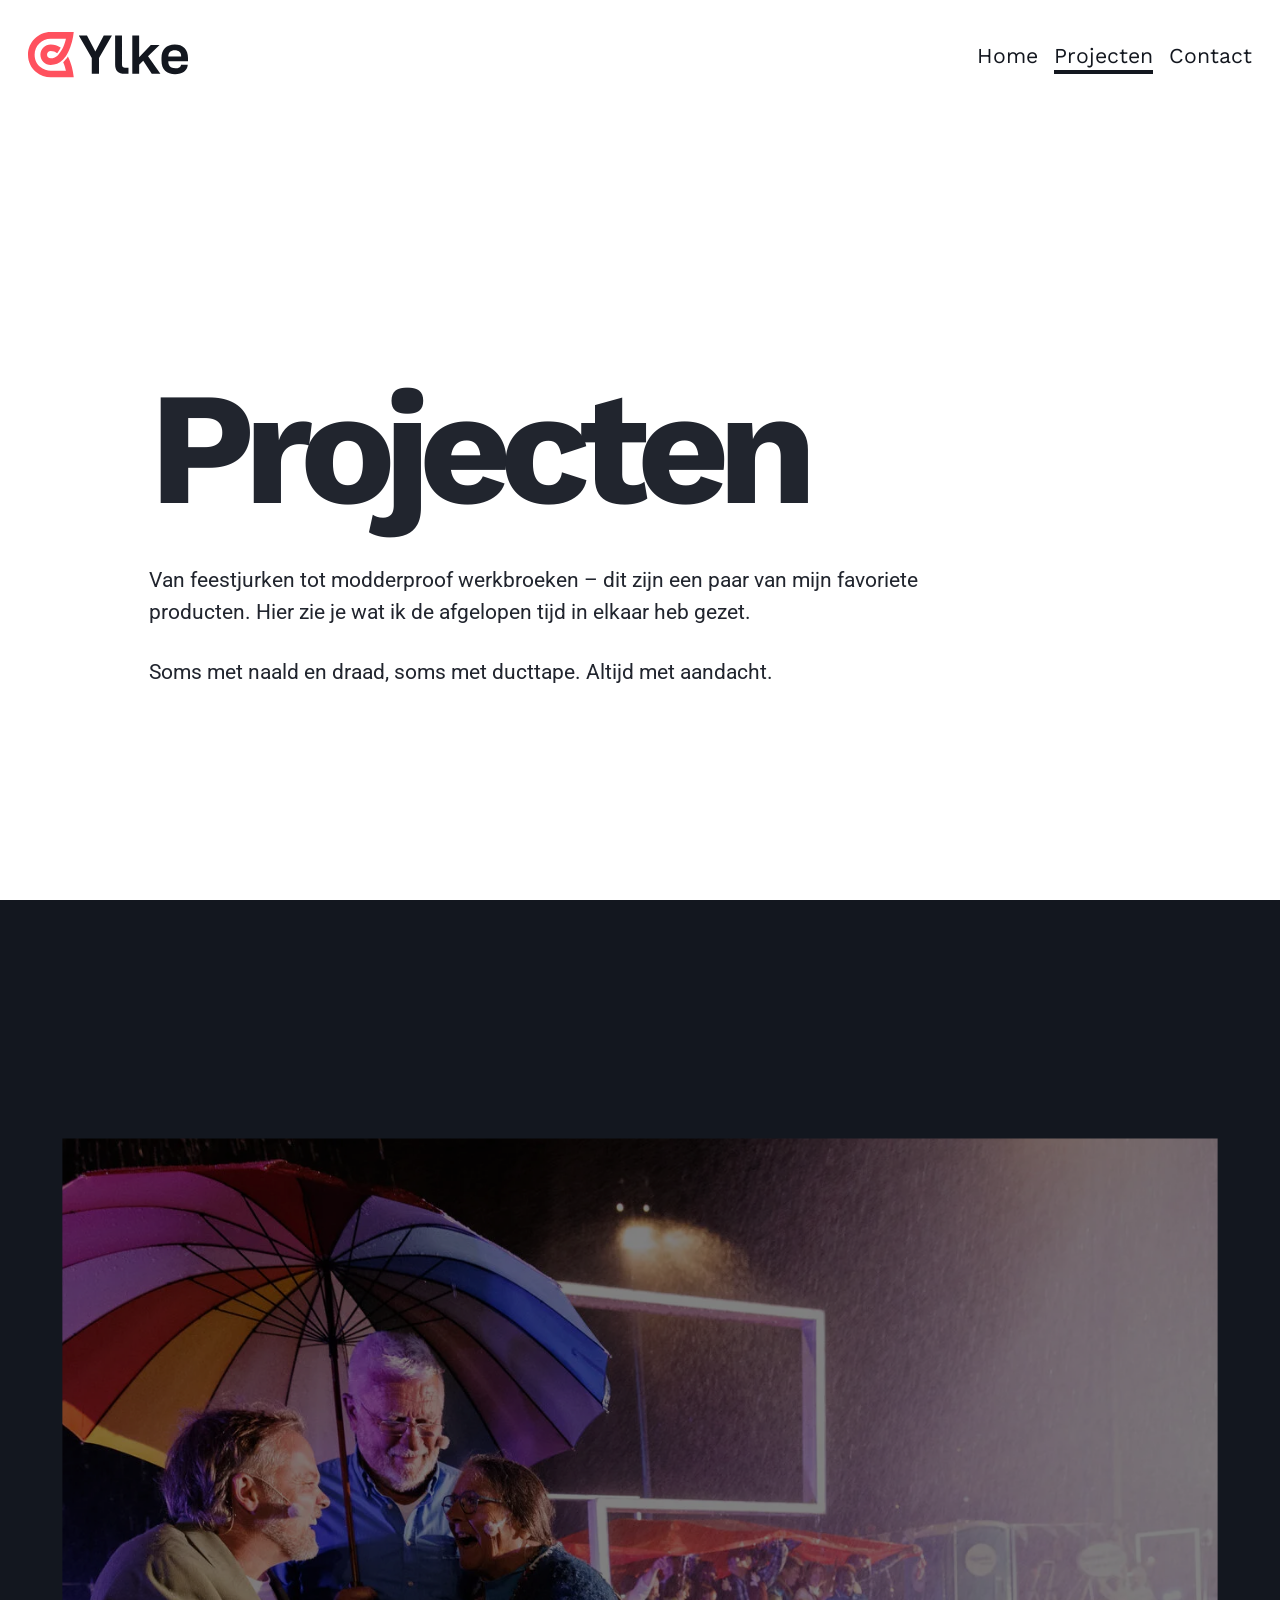
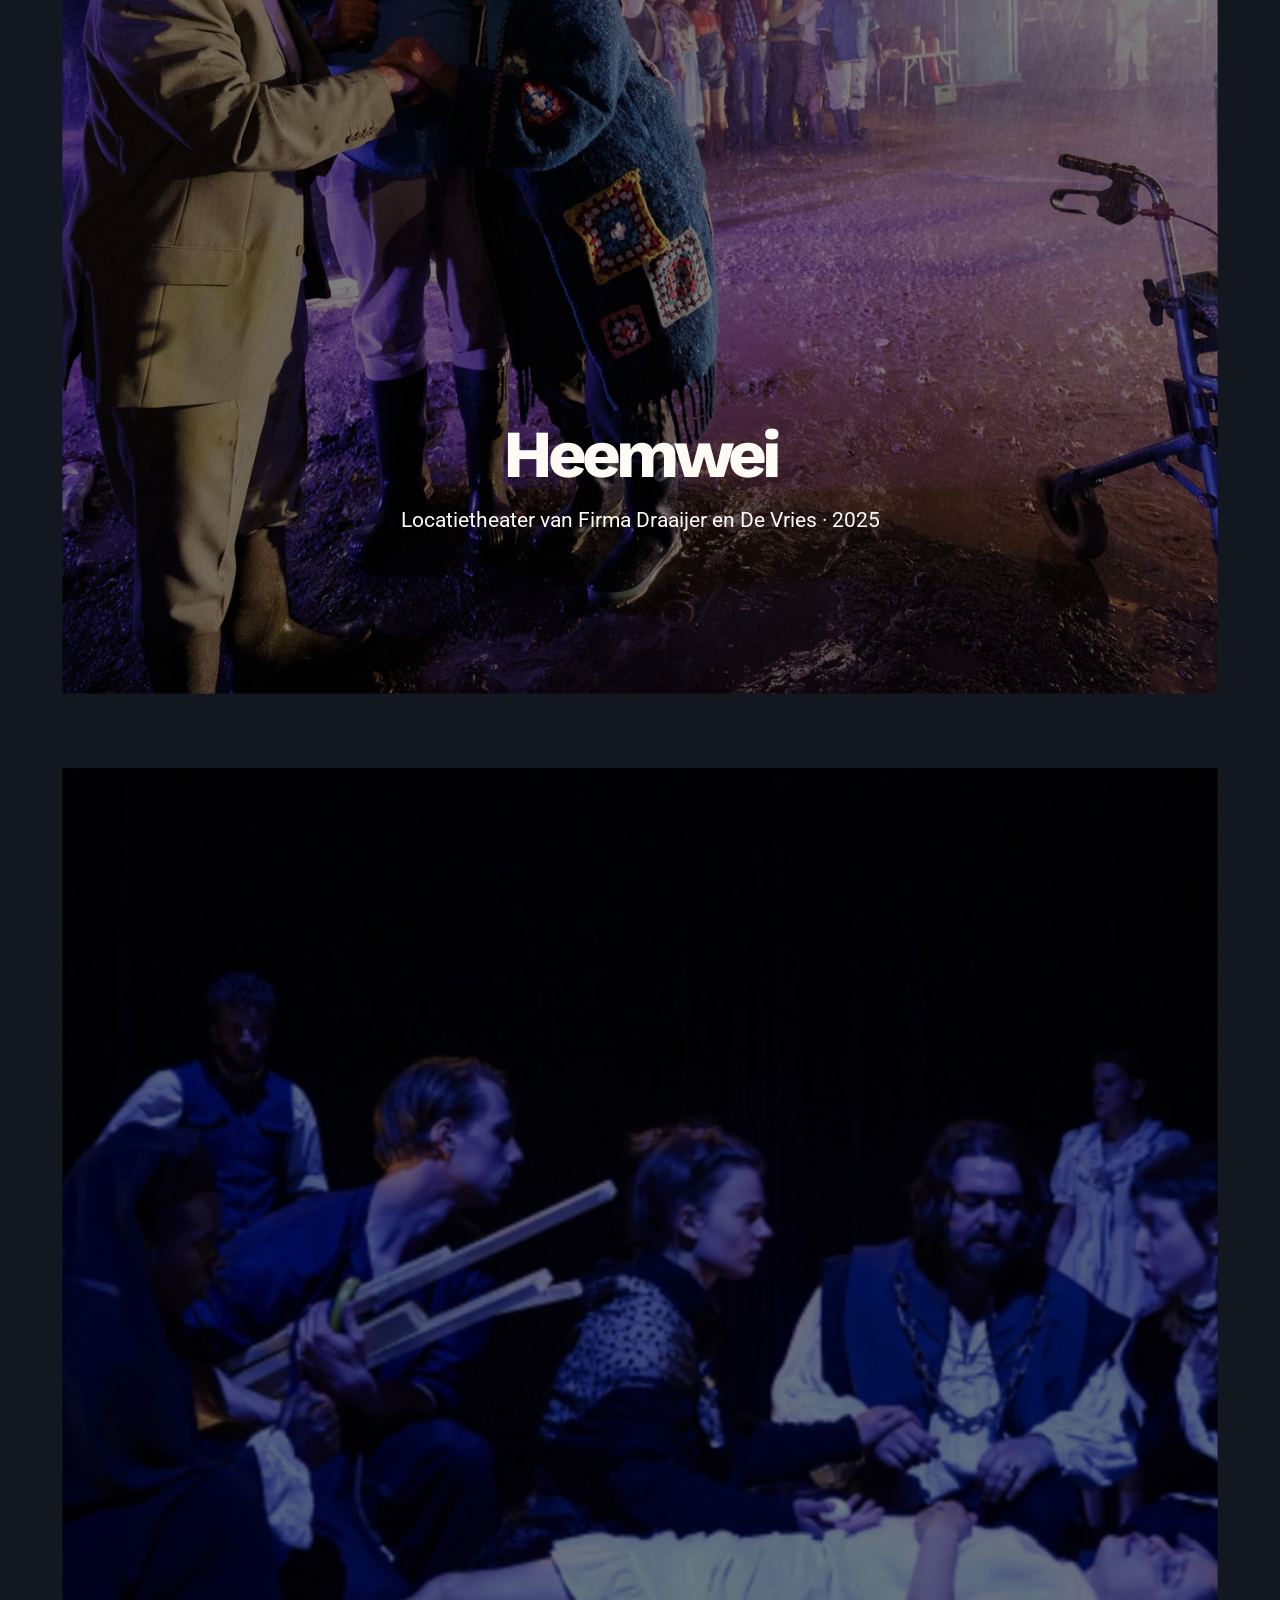
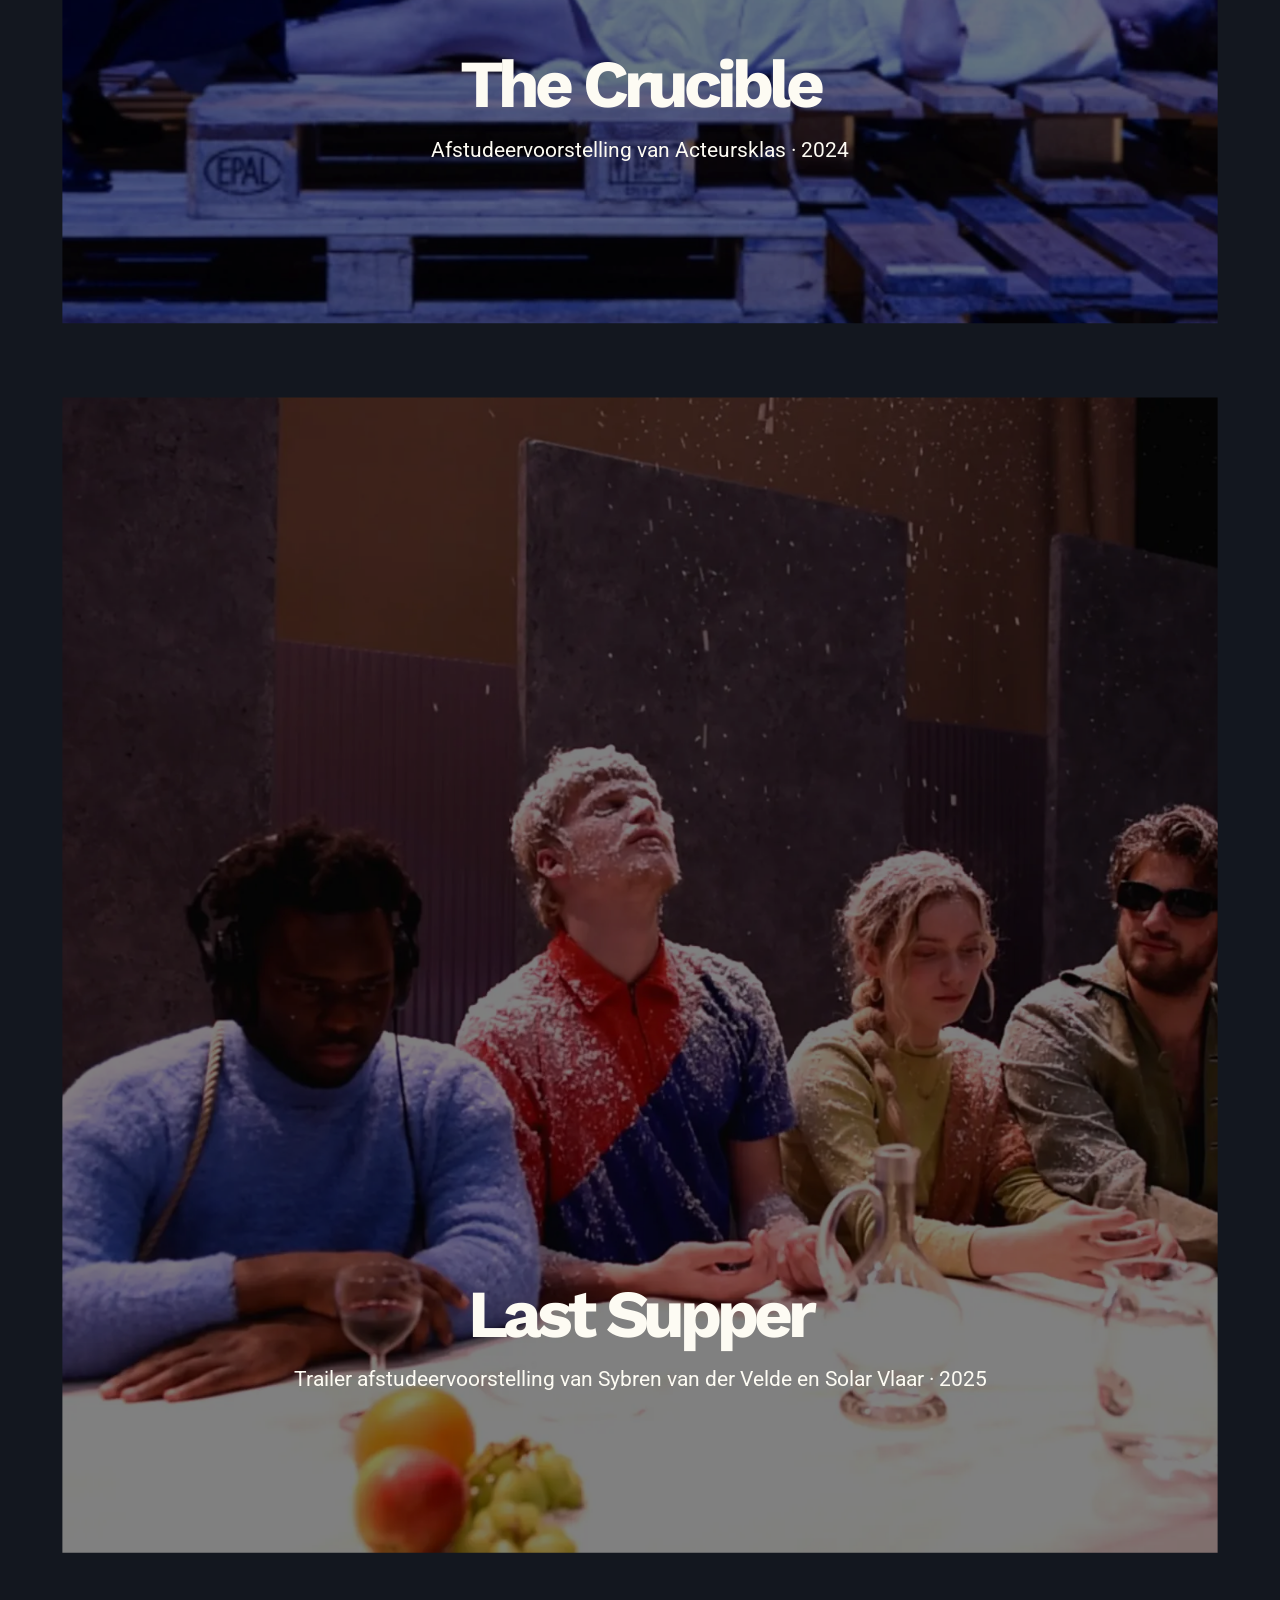
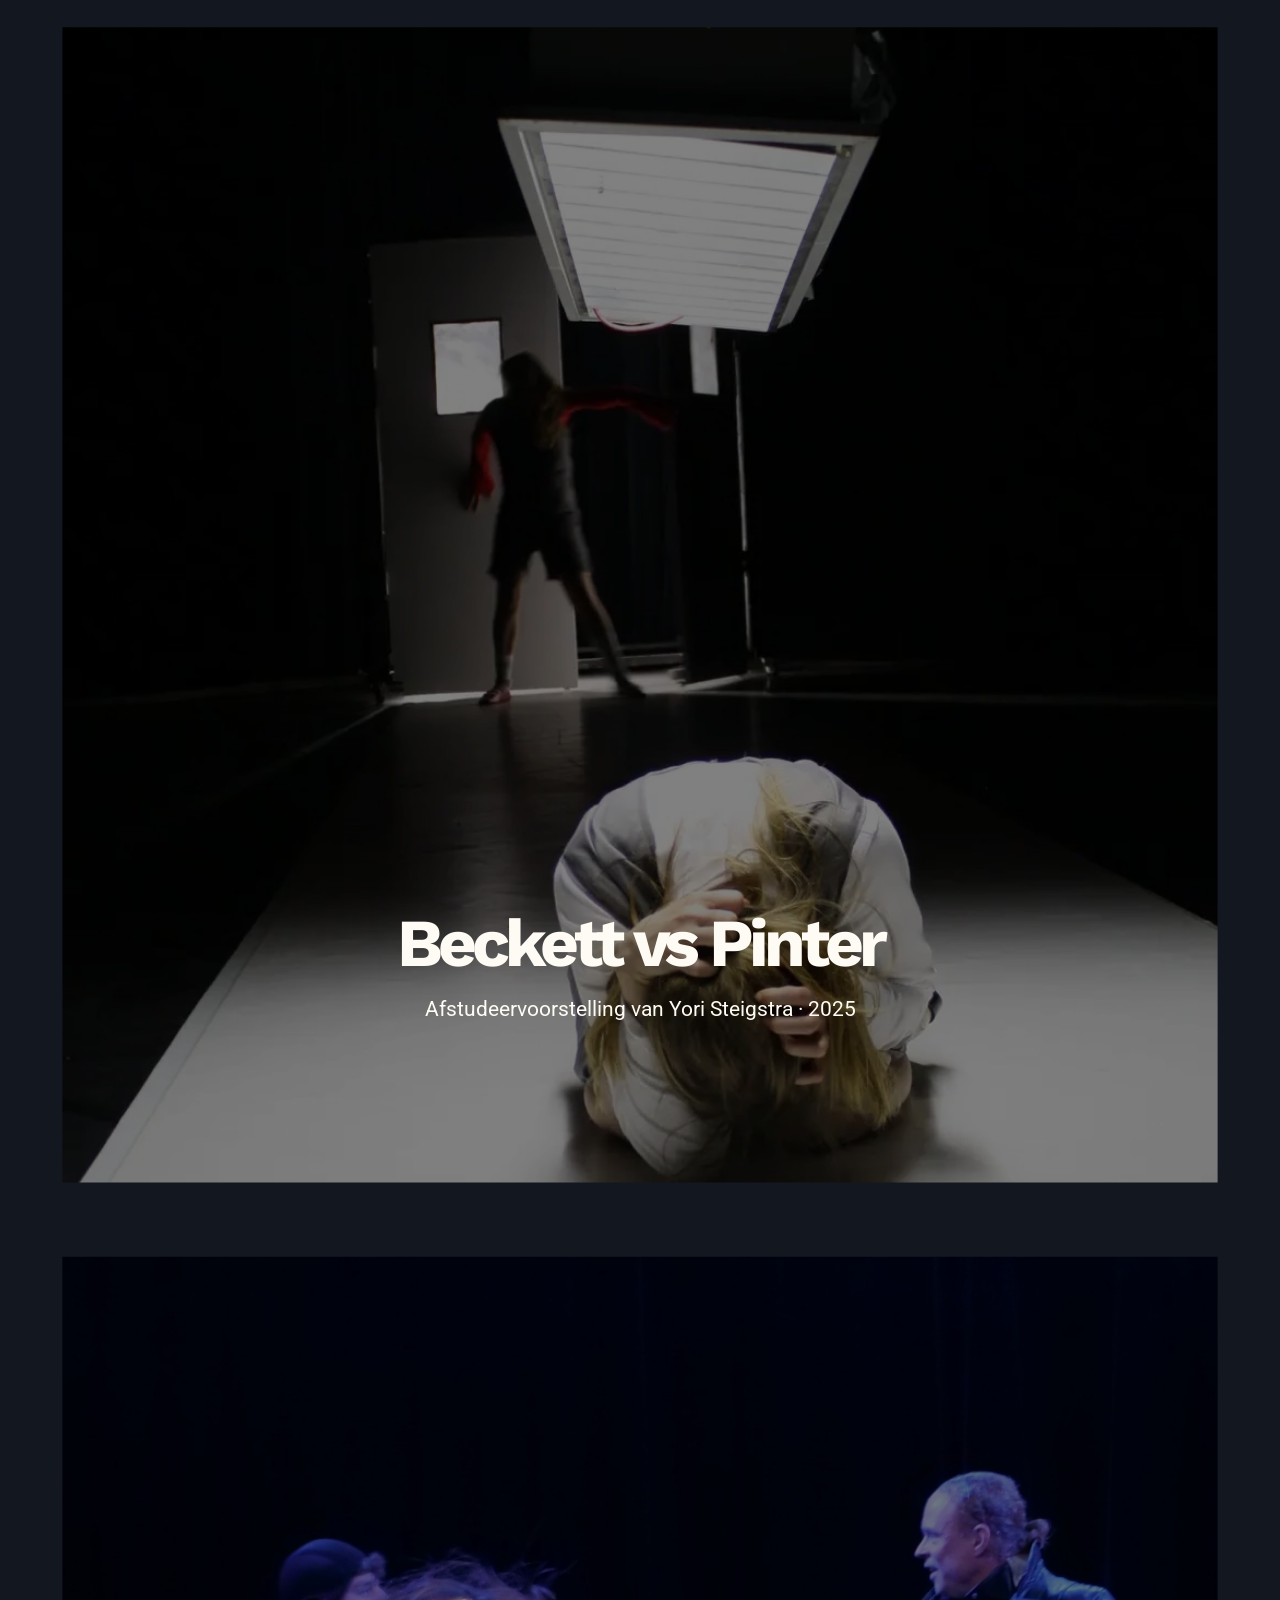
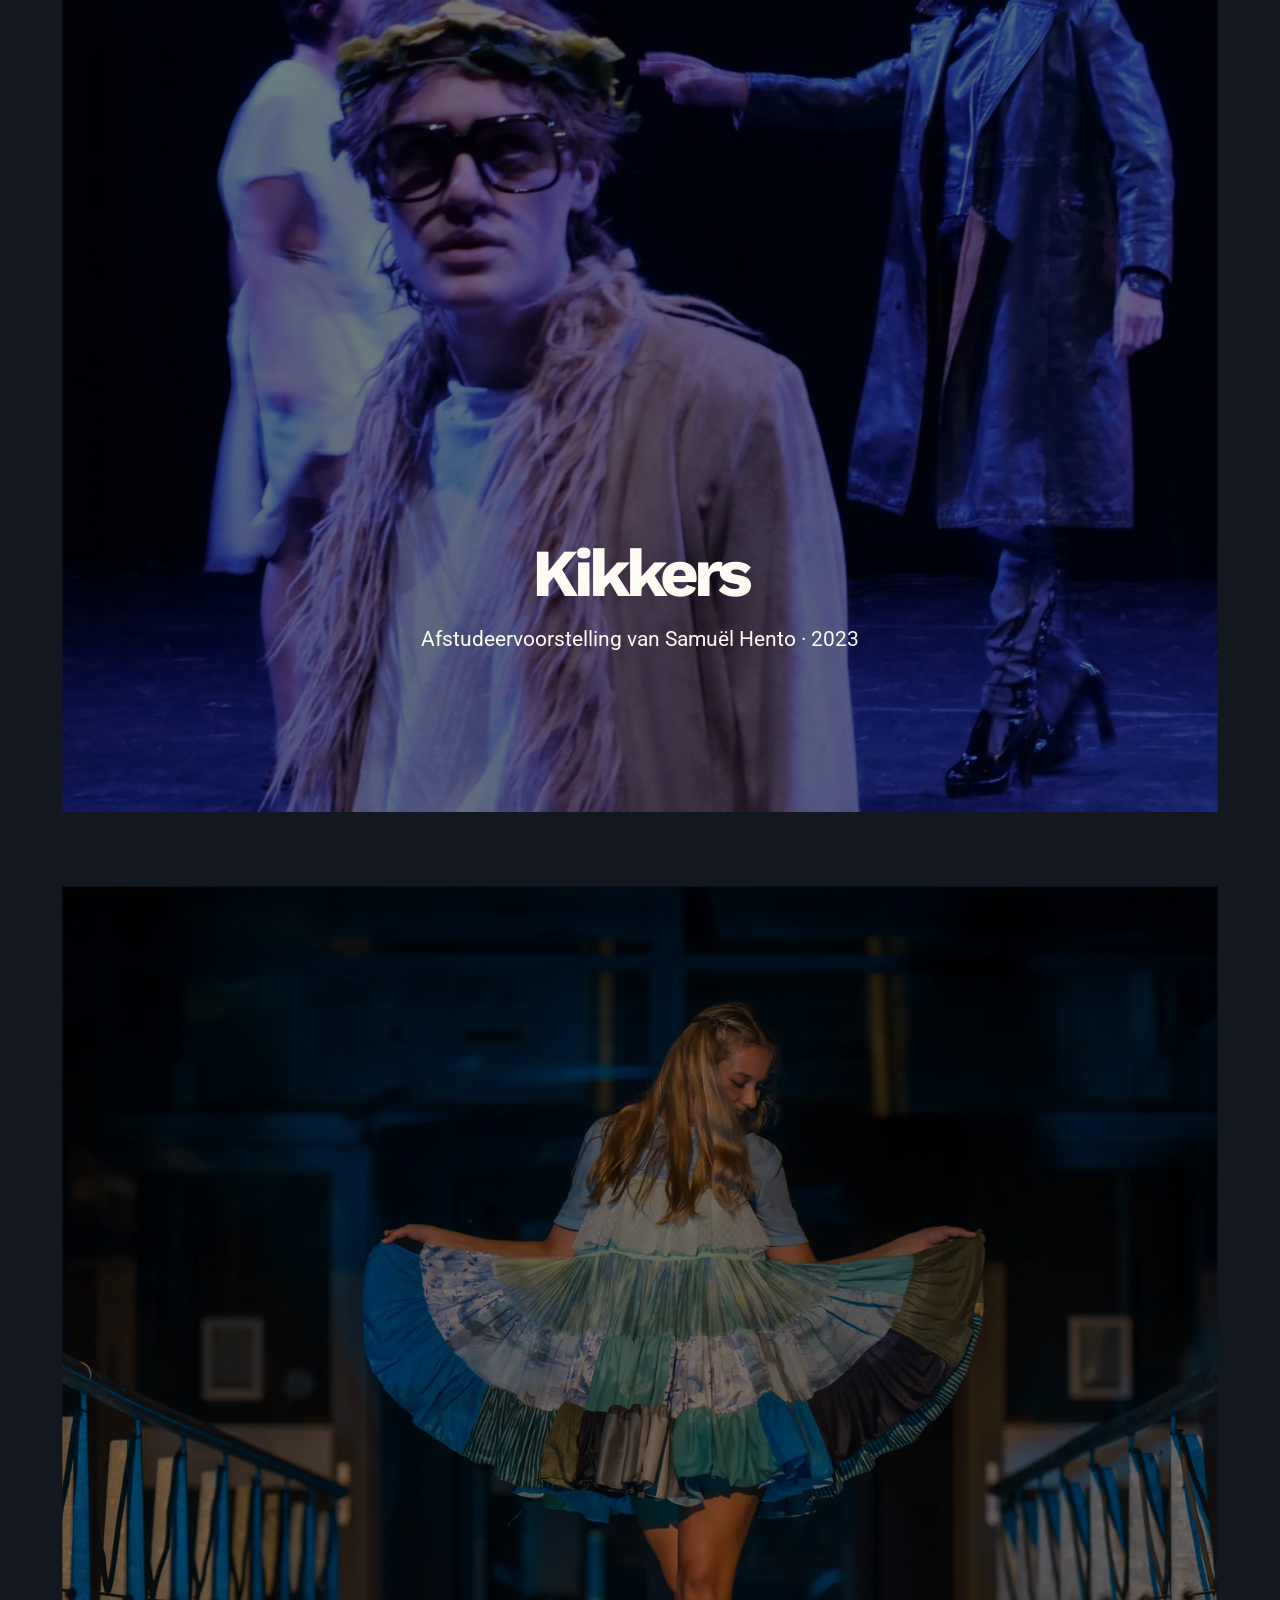
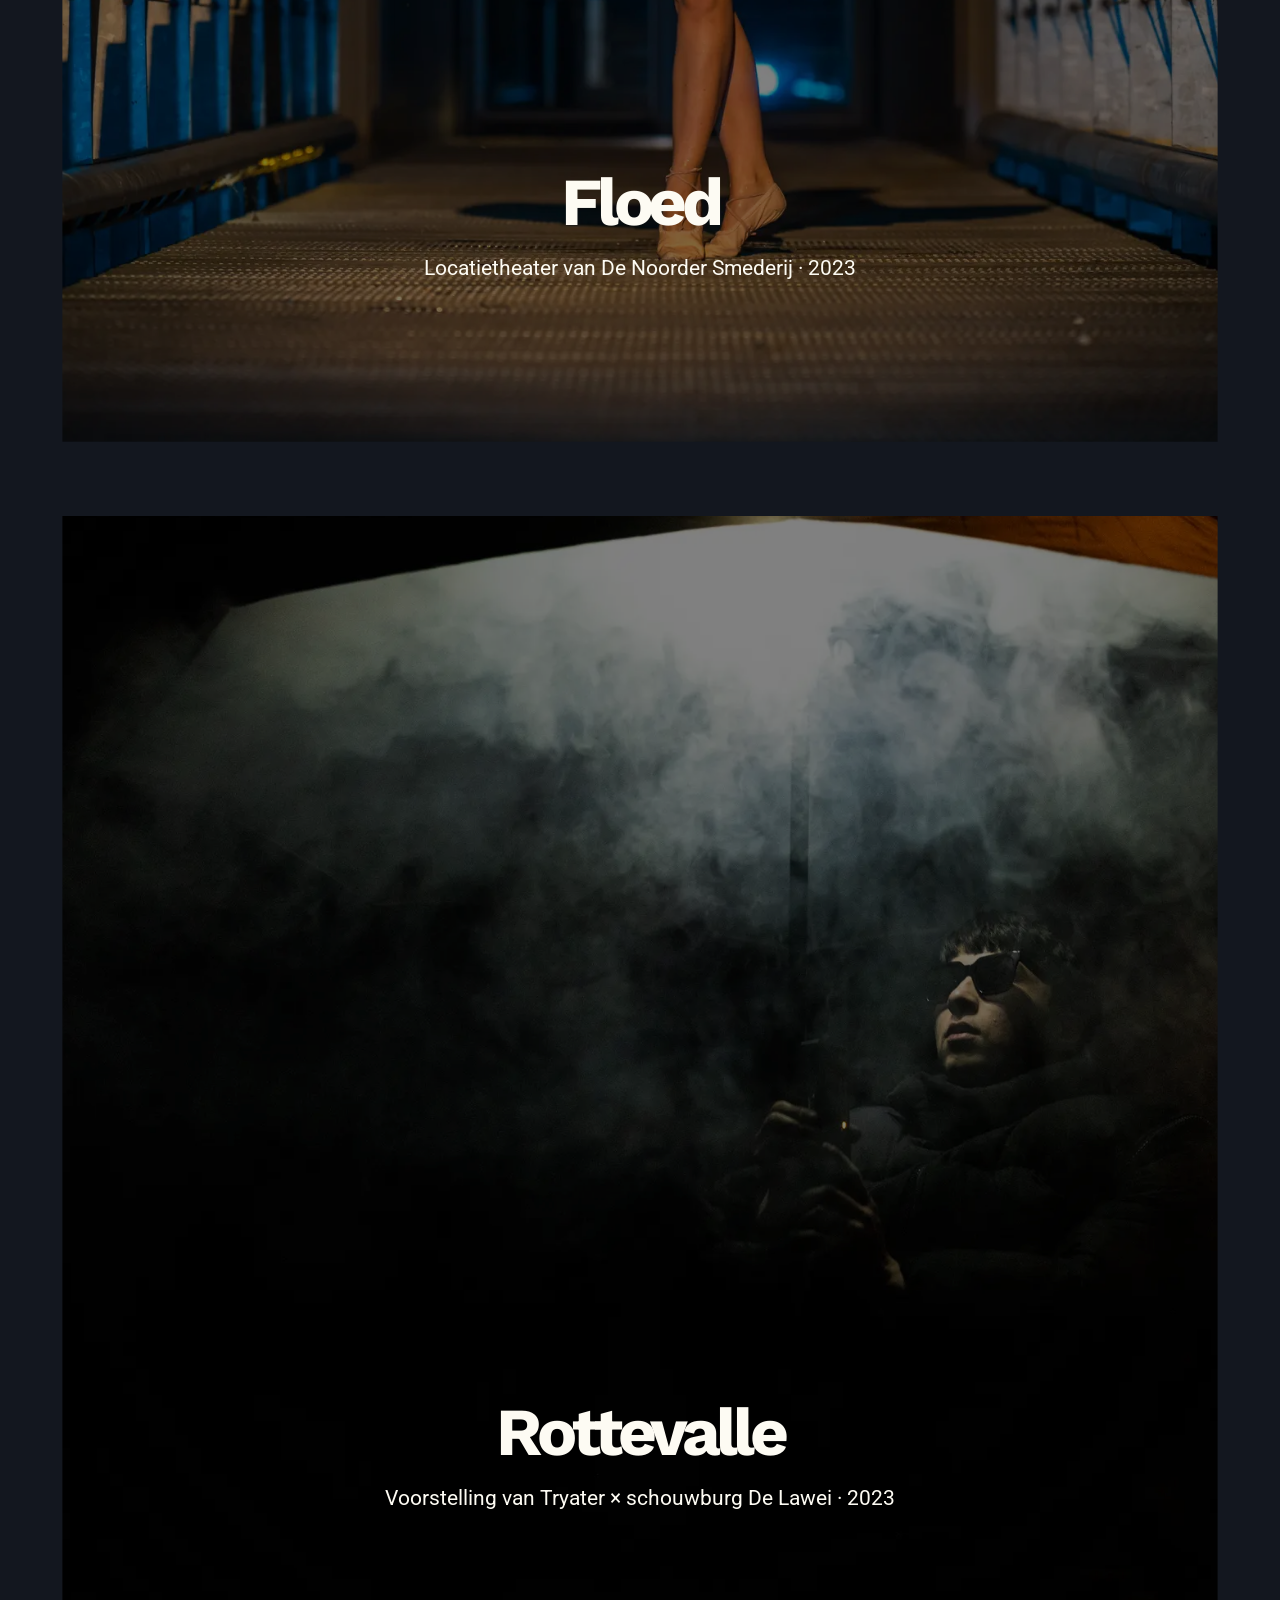
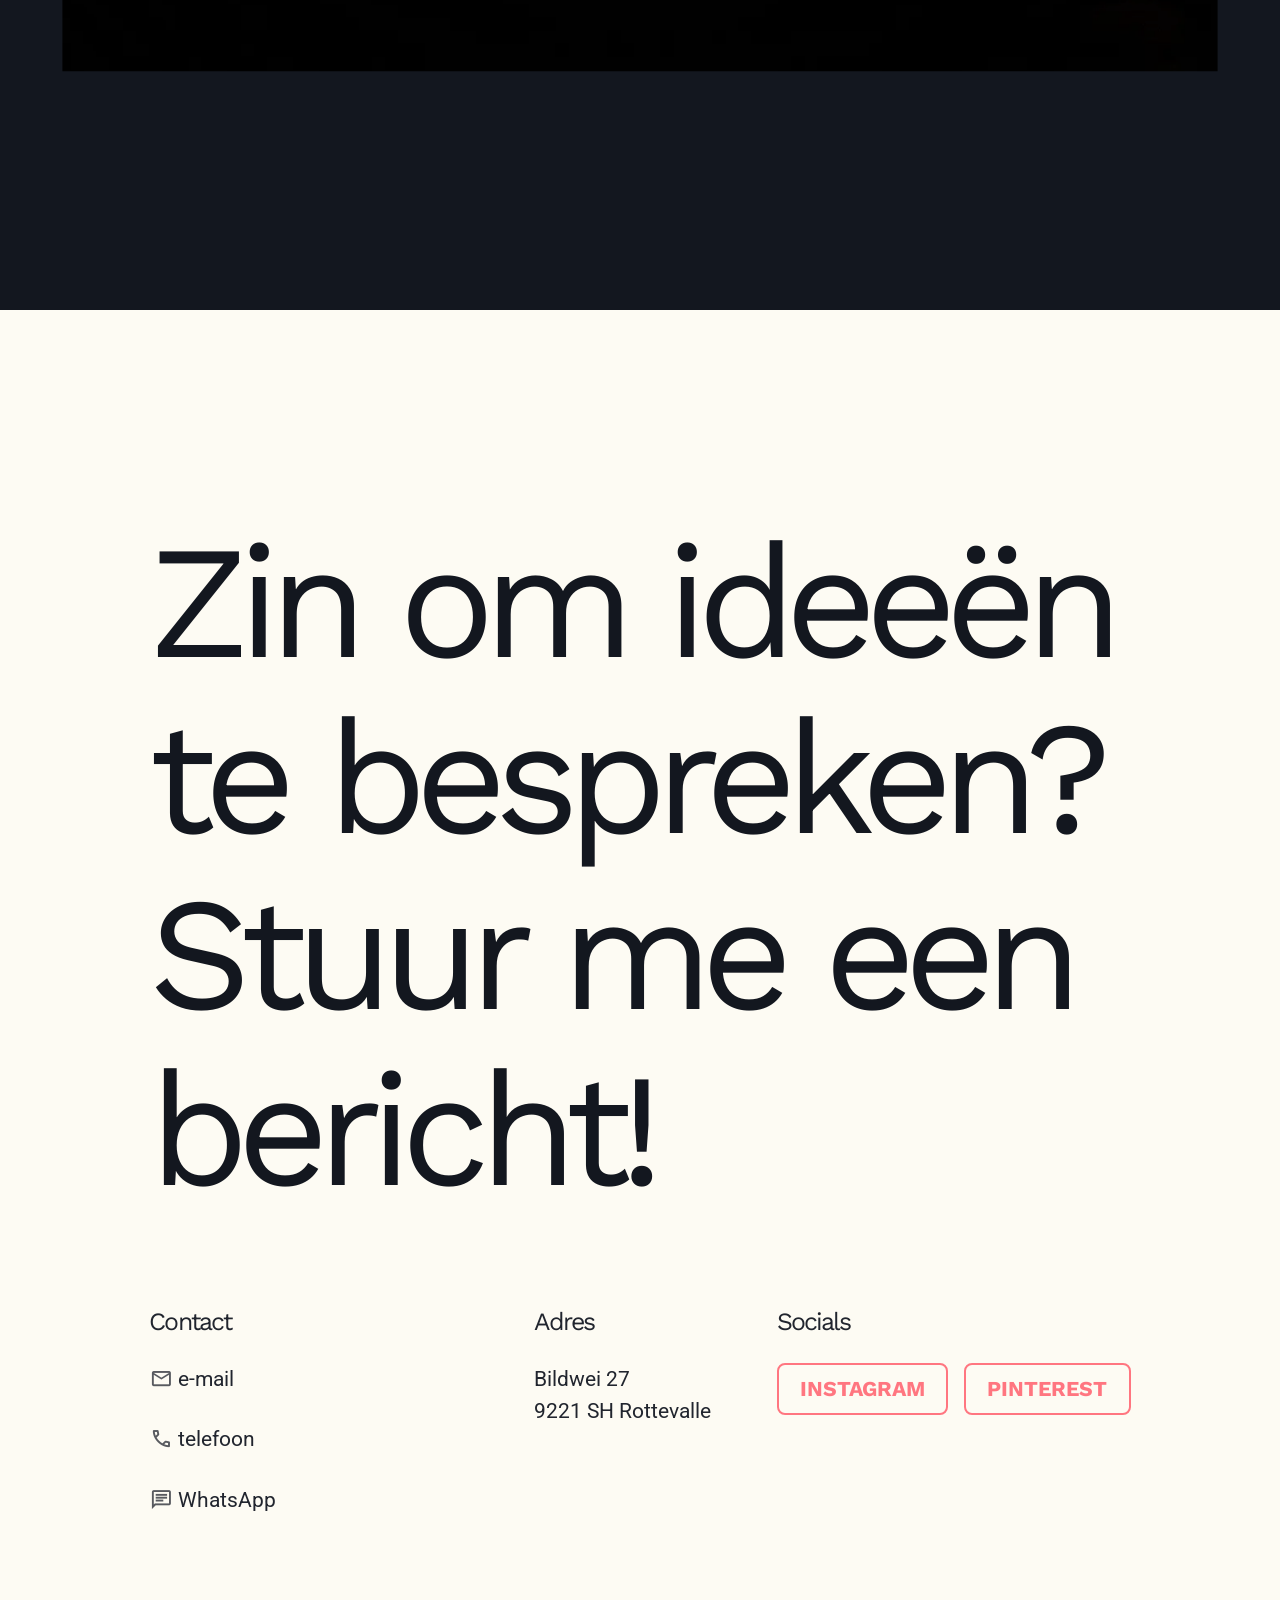
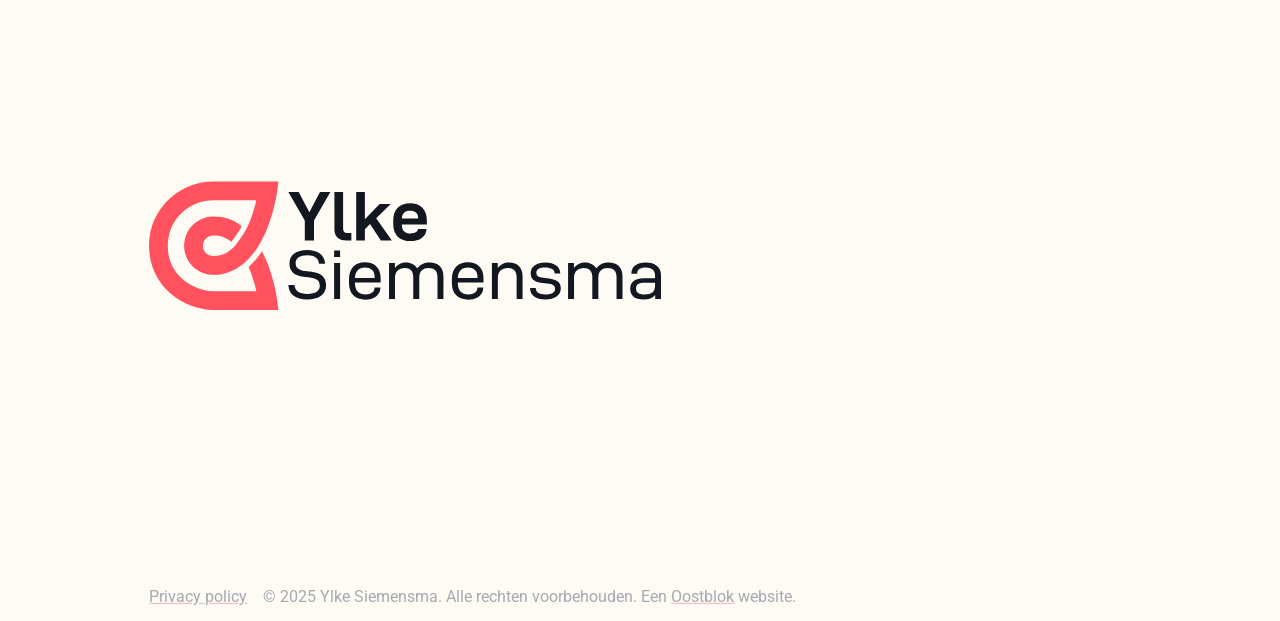
==== werk/index.html @ d21dec94 "V2 initial commit 🥁🥳🎉" ====
<!DOCTYPE html>
<html lang="en">
  <head>
    <meta charset="UTF-8"/>
    <meta name="viewport" content="width=device-width, initial-scale=1.0"/>
    <meta http-equiv="X-UA-Compatible" content="ie=edge" />
    











  



<title>Projecten - Ylke Siemensma</title>
<link rel="canonical" href="https://ylke.nl/werk/" />

<meta property="og:site_name" content="Ylke Siemensma" />
<meta property="og:title" content="Projecten - Ylke Siemensma" />
<meta property="og:type" content="website" />
<meta property="og:url" content="https://ylke.nl/werk/" />





<link rel="icon" href="/images/meta/favicon.svg" type="image/svg+xml" />
    <link rel="stylesheet" href="/css/style.css" />

    
    
      
        <link rel="stylesheet" href="/css/werk-landing.css" fetchpriority="high" />
      
    

    <link rel="stylesheet" media="print" href="/fonts/fonts.css?5014-a3fc-bbd0" onload="this.media='all'" />

    
    
    <link 
      rel="stylesheet" 
      href="https://fonts.googleapis.com/css2?family=Material+Symbols+Outlined:opsz,wght,FILL,GRAD@20..48,100..700,1,0" />
  </head>
  <body class="font-base">
    <div class="site-wrap">
      <a class="[ skip-link ] [ button ]" href="#main-content">Skip to content</a>
<header role="banner" class="site-head">
  <div style="padding-inline: var(--flow-space, 2rem)">
    <div class="inner">
      <a href="/" aria-label="Ylke Siemensma - home" class="brand">
        <svg aria-hidden="true" focusable="false" width="480" height="138" style="max-width: 100%" viewBox="0 0 480.00002 138.00001" version="1.1" id="svg5" inkscape:version="1.4.2 (ebf0e940d0, 2025-05-08)" sodipodi:docname="brand.svg" xmlns:inkscape="http://www.inkscape.org/namespaces/inkscape" xmlns:sodipodi="http://sodipodi.sourceforge.net/DTD/sodipodi-0.dtd" xmlns="http://www.w3.org/2000/svg" xmlns:svg="http://www.w3.org/2000/svg">
  <g inkscape:label="#logo" inkscape:groupmode="layer" id="logo">
    <path id="icon" style="paint-order:stroke fill markers" d="m 68.061689,57.126076 c -5.989579,0.004 -10.935859,4.740114 -10.935859,10.931948 0,6.155023 4.777495,10.931987 10.932494,10.931987 9.017102,0 15.840353,-3.37277 21.998484,-9.530917 1.676619,-1.676619 11.151262,-14.037275 15.448642,-23.966115 4.01903,-9.285695 6.63431,-18.608201 8.25826,-25.591491 h -45.705378 -1.3e-4 c -26.714471,0 -48.156947,21.441974 -48.156947,48.156536 0,16.26855 6.671646,27.728662 16.147473,35.839806 9.475823,8.11111 22.060418,12.31677 32.009474,12.31677 h 45.754168 c -1.59539,-6.98313 -4.17678,-16.311807 -8.17974,-25.609483 4.69472,-4.55942 9.81913,-9.777325 14.02314,-16.790032 1.56499,2.961207 2.97831,5.95195 4.25634,8.920433 9.16792,21.294292 11.79063,42.150732 11.79063,42.150732 l 1.45546,11.2298 h -69.099868 c -15.188269,0 -31.657567,-5.72037 -44.951008,-17.09935 -13.2934448,-11.37894 -23.107324,-28.972683 -23.107324,-50.958676 0,-37.469849 30.588614,-68.058024 68.058332,-68.058024 h 69.151468 l -1.51323,11.27412 c 0,0 -2.71766,20.845644 -11.92749,42.124361 -2.10341,4.859838 -4.56979,9.777246 -7.46294,14.528312 -4.20401,7.012707 -8.76968,12.217367 -13.4644,16.776826 -8.902557,8.233519 -20.768729,14.187841 -34.783538,14.187841 -16.910983,0 -30.833887,-13.922414 -30.833887,-30.833436 0,-17.041225 14.051066,-30.824857 30.828276,-30.833437 h 0.0028 0.0028 c 11.322935,0 20.48424,3.073617 29.41067,9.616362 l 0.632437,0.463557 c -3.818531,7.611528 -8.402026,13.811586 -10.904915,16.575769 -5.592899,-4.687606 -11.18316,-6.753369 -19.13484,-6.754199 z" sodipodi:nodetypes="cssssccsssscccsccssssccsccssscsscccc" />
    <path id="wordmark" style="paint-order:fill markers stroke" d="m 213.02891,77.904424 38.75392,-67.334615 h -24.511 l -25.17349,48.048633 -25.17348,-48.048633 h -24.51103 l 38.91954,67.500838 v 47.217363 h 21.69554 z m 55.31546,40.566996 c 4.63719,4.65522 11.92426,6.81659 21.69557,6.81659 h 11.42742 v -17.78962 h -7.78388 c -4.4716,0 -7.61829,-0.83131 -9.27447,-2.4939 -1.65613,-1.66258 -2.4842,-4.65522 -2.4842,-8.97792 v -85.456761 h -20.53629 v 86.786819 c 0,9.476712 2.31861,16.459562 6.95585,21.114792 z m 77.34205,-31.921598 25.50471,38.738188 h 26.00159 l -37.09779,-52.703858 34.61353,-33.750439 h -26.3328 l -34.94476,36.576817 v -64.840721 h -20.53629 v 114.718201 h 20.53629 v -26.767586 z m 75.189,-12.968137 c 0.66248,-12.303087 7.12148,-18.620933 19.37696,-18.620933 5.79652,0 10.43379,1.496321 13.91166,4.489001 3.47794,2.992641 5.29967,7.31534 5.29967,12.968136 v 1.163796 h -30.93153 z m 7.65676,14.131972 h 51.46782 v -9.975495 c 0,-12.968176 -3.64353,-22.943672 -10.59938,-29.926487 -7.12144,-6.982855 -16.89272,-10.474282 -29.14824,-10.474282 -12.42111,0 -22.19239,3.657689 -29.1482,10.640544 -7.12148,6.982815 -10.59938,17.124573 -10.59938,30.258972 v 7.481641 c 0,13.466923 3.4779,23.60868 10.76493,30.59154 7.28707,6.98281 17.22398,10.47424 29.97635,10.47424 11.09623,0 20.03944,-2.49386 26.82962,-7.4816 6.79026,-4.98775 10.43379,-11.80434 11.09623,-20.117257 v -0.997573 h -20.03944 l -0.16559,0.498787 c -0.49685,3.325163 -2.31862,5.819063 -5.29967,7.481643 -2.98106,1.82884 -6.95585,2.66011 -11.59308,2.66011 -14.24288,0 -21.19873,-6.81659 -21.19873,-20.782258 v -0.332525 z" aria-label="Ylke" sodipodi:nodetypes="ccccccccccssccsssccssccccccccccccccssscccccscscssssscccccsscc" />
  </g>
</svg>

      </a>
      <nav class="[ nav ] [ font-sans ]" aria-label="Primary">
        <ul class="nav__list">
          
          <li>
            <a href="/" >Home</a>
          </li>
          
          <li>
            <a href="/werk"  data-state="active">Projecten</a>
          </li>
          
          <li>
            <a href="#contact" >Contact</a>
          </li>
          
        </ul>
      </nav>
    </div>
  </div>
</header>


      <main tabindex="-1" id="main-content">
        
  <header class="hero">
    <article>
      <div class="[ page-header ] ">
  <div class="[ wrapper ] [ flow ]">
    <h1 class="[ page-header__heading ] [ headline ] [ text-900 md:text-major lg:text-jumbo ]" data-highlight="primary">
      Projecten
    </h1>
    
    <div class="[ page-header__summary ] [ flow measure-long ]">
      <p>Van feestjurken tot modderproof werkbroeken – dit zijn een paar van mijn favoriete producten. Hier zie je wat ik de afgelopen tijd in elkaar heb gezet.</p>
<p>Soms met naald en draad, soms met ducttape. Altijd met aandacht.</p>

    </div>
    
  </div>
</div>

    </article>
  </header>
  
  <section class="[ panel ][ bg-dark-shade ]">
    <article class="[ gallery werk-landing ][ flow flow-space-800 ]">
      
      <figure class="[ gallery__item ]">
        <figcaption class="[ gallery__content ][ flow ]">
          <h2 class="[ gallery__heading ] [ text-700 md:text-900 color-light-glare ]">
            Heemwei
          </h2>
          <p class="[ gallery__summary ] [ flow-space-300 ][ color-light-glare ]">
            Locatietheater van Firma Draaijer en De Vries &middot;  2025
          </p>
          <a href="/werk/heemwei/" class="button" data-variant="ghost">Bekijk project</a>
        </figcaption>
        <div class="[ gallery__media ]"">
          <a href="/werk/heemwei/">
            <img
              class=""
              src="/images/werk/heemwei/poster.webp"
              alt=""
            />
          </a>
        </div>
      </figure>
      
      <figure class="[ gallery__item ]">
        <figcaption class="[ gallery__content ][ flow ]">
          <h2 class="[ gallery__heading ] [ text-700 md:text-900 color-light-glare ]">
            The Crucible
          </h2>
          <p class="[ gallery__summary ] [ flow-space-300 ][ color-light-glare ]">
            Afstudeervoorstelling van Acteursklas &middot;  2024
          </p>
          <a href="/werk/the-crucible/" class="button" data-variant="ghost">Bekijk project</a>
        </figcaption>
        <div class="[ gallery__media ]"">
          <a href="/werk/the-crucible/">
            <img
              class=""
              src="/images/werk/the-crucible/poster.webp"
              alt=""
            />
          </a>
        </div>
      </figure>
      
      <figure class="[ gallery__item ]">
        <figcaption class="[ gallery__content ][ flow ]">
          <h2 class="[ gallery__heading ] [ text-700 md:text-900 color-light-glare ]">
            Last Supper
          </h2>
          <p class="[ gallery__summary ] [ flow-space-300 ][ color-light-glare ]">
            Trailer afstudeervoorstelling van Sybren van der Velde en Solar Vlaar &middot;  2025
          </p>
          <a href="/werk/last-supper/" class="button" data-variant="ghost">Bekijk project</a>
        </figcaption>
        <div class="[ gallery__media ]"">
          <a href="/werk/last-supper/">
            <img
              class=""
              src="/images/werk/last-supper/poster.webp"
              alt=""
            />
          </a>
        </div>
      </figure>
      
      <figure class="[ gallery__item ]">
        <figcaption class="[ gallery__content ][ flow ]">
          <h2 class="[ gallery__heading ] [ text-700 md:text-900 color-light-glare ]">
            Beckett vs Pinter
          </h2>
          <p class="[ gallery__summary ] [ flow-space-300 ][ color-light-glare ]">
            Afstudeervoorstelling van Yori Steigstra &middot;  2025
          </p>
          <a href="/werk/beckett-vs-pinter/" class="button" data-variant="ghost">Bekijk project</a>
        </figcaption>
        <div class="[ gallery__media ]"">
          <a href="/werk/beckett-vs-pinter/">
            <img
              class=""
              src="/images/werk/beckett-vs-pinter/poster.webp"
              alt=""
            />
          </a>
        </div>
      </figure>
      
      <figure class="[ gallery__item ]">
        <figcaption class="[ gallery__content ][ flow ]">
          <h2 class="[ gallery__heading ] [ text-700 md:text-900 color-light-glare ]">
            Kikkers
          </h2>
          <p class="[ gallery__summary ] [ flow-space-300 ][ color-light-glare ]">
            Afstudeervoorstelling van Samuël Hento &middot;  2023
          </p>
          <a href="/werk/kikkers/" class="button" data-variant="ghost">Bekijk project</a>
        </figcaption>
        <div class="[ gallery__media ]"">
          <a href="/werk/kikkers/">
            <img
              class=""
              src="/images/werk/kikkers/poster.webp"
              alt=""
            />
          </a>
        </div>
      </figure>
      
      <figure class="[ gallery__item ]">
        <figcaption class="[ gallery__content ][ flow ]">
          <h2 class="[ gallery__heading ] [ text-700 md:text-900 color-light-glare ]">
            Floed
          </h2>
          <p class="[ gallery__summary ] [ flow-space-300 ][ color-light-glare ]">
            Locatietheater van De Noorder Smederij &middot;  2023
          </p>
          <a href="/werk/floed/" class="button" data-variant="ghost">Bekijk project</a>
        </figcaption>
        <div class="[ gallery__media ]"">
          <a href="/werk/floed/">
            <img
              class=""
              src="/images/werk/floed/poster.webp"
              alt=""
            />
          </a>
        </div>
      </figure>
      
      <figure class="[ gallery__item ]">
        <figcaption class="[ gallery__content ][ flow ]">
          <h2 class="[ gallery__heading ] [ text-700 md:text-900 color-light-glare ]">
            Rottevalle
          </h2>
          <p class="[ gallery__summary ] [ flow-space-300 ][ color-light-glare ]">
            Voorstelling van Tryater &times; schouwburg De Lawei &middot;  2023
          </p>
          <a href="/werk/rottevalle/" class="button" data-variant="ghost">Bekijk project</a>
        </figcaption>
        <div class="[ gallery__media ]"">
          <a href="/werk/rottevalle/">
            <img
              class=""
              src="/images/werk/rottevalle/poster.webp"
              alt=""
            />
          </a>
        </div>
      </figure>
      
    </article>
  </section>


      </main>

      <footer role="contentinfo" class="[ site-foot ][ flow ][ bg-light-glare ]">
        <a id="contact"></a>
        



<article class="[ cta ]">
  <div class="wrapper">
    <div class="[ cta__inner ] [ flow ]">
      <h2 class="[ cta__heading ] [ headline text-900 md:text-major lg:text-jumbo weight-normal color-dark-shade ]" data-highlight="secondary">Zin om ideeën te bespreken? Stuur me een bericht!</h2>
      

      
    </div>
  </div>
</article>
        <div class="wrapper flow flow-space-major">
          <ul style="gap: var(--flow-space);" class="flex row wrap space-between flow-space-600">
            <li style="display: block; flex-basis: 20rem;" class="flow">
              <h3>Contact</h3>
              <div class="flow" style="flex-direction: column;">
                <p><span class="material-symbols-outlined">mail</span> <a target="_blank" href="mailto:">e-mail</a></p>
                <p><span class="material-symbols-outlined">call</span> <a target="_blank" href="tel:">telefoon</a></p>
                <p><span class="material-symbols-outlined">chat</span> <a target="_blank" href="whatsapp:">WhatsApp</a></p>
              </div>
            </li>
            
            <li class="flow">
              <h3>Adres</h3>
              <a href="#googleMaps">Bildwei 27<br>9221 SH Rottevalle</a>
            </li>
            
            <li class="flow">
              <h3>Socials</h3>
              <span style="gap: 1rem;" class="flex row wrap">
                <a href="https://instagram.com/ylkesiemensma" class="button" data-variant="ghost" target="_blank">Instagram</a>
                <a href="https://pinterest.com/ylkewsiemensma" class="button" data-variant="ghost" target="_blank">Pinterest</a>
              </span>
            </li>
          </ul>
          <?xml version="1.0" encoding="UTF-8" standalone="no"?>
<svg width="1920.000" height="481.55005" viewBox="0 0 1920.000 482" style="max-width: 100%" version="1.1" id="brand-expanded" xmlns="http://www.w3.org/2000/svg" xmlns:svg="http://www.w3.org/2000/svg">
  <defs id="defs2" />
  <g id="logo-large">
    <path style="paint-order:stroke fill markers" d="m 240.78805,202.09998 c -21.18985,0.014 -38.68874,16.76966 -38.68874,38.67505 0,21.77519 16.90179,38.67506 38.67685,38.67506 31.90059,0 56.03992,-11.93214 77.826,-33.7184 5.93158,-5.93154 39.45091,-49.66094 54.65407,-84.78706 14.2185,-32.85094 23.47083,-65.831923 29.21601,-90.53743 h -161.69599 -5.2e-4 c -94.51032,0 -170.369252,75.85728 -170.369252,170.36783 0,57.55466 23.602927,98.09819 57.126502,126.79367 33.5234,28.69549 78.0451,43.57417 113.24275,43.57417 h 161.86869 c -5.64423,-24.70491 -14.77649,-57.70773 -28.93817,-90.60095 16.60894,-16.13036 34.73792,-34.5901 49.61095,-59.39967 5.5365,10.47612 10.53658,21.05678 15.05797,31.55865 32.4343,75.33475 41.71289,149.12047 41.71289,149.12047 l 5.14904,39.72869 h -244.46085 c -53.73301,0 -111.99795,-20.23755 -159.027289,-60.49389 -47.029511,-40.25631 -81.748961,-102.49939 -81.748961,-180.28114 0,-132.56055 108.2162,-240.77503 240.77625,-240.77503 h 244.64343 l -5.35356,39.885433 c 0,0 -9.61446,73.747557 -42.1969,149.027207 -7.44138,17.19302 -16.16693,34.58987 -26.40236,51.39807 -14.87286,24.80955 -31.02521,43.22254 -47.63417,59.35293 -31.49544,29.12852 -73.47548,50.19362 -123.05696,50.19362 -59.82756,0 -109.08386,-49.25455 -109.08386,-109.08223 0,-60.28837 49.70976,-109.05195 109.06399,-109.08223 h 0.0139 0.0139 c 41.22611,0 74.85203,10.84955 106.76547,36.13482 -15.66576,27.58442 -34.63522,53.74411 -39.05842,58.1674 -19.78666,-16.58375 -39.56376,-23.89198 -67.69518,-23.89504 z" id="path6-3" />
    <path d="m 619.85605,145.6528 61.56282,-106.551039 h -38.93717 l -39.98952,76.032719 -39.98953,-76.032719 h -38.93717 l 61.82591,106.814129 v 74.71727 h 34.46466 z m 87.87167,64.19371 c 7.36649,7.3665 18.94241,10.78665 34.46466,10.78665 h 18.15314 v -28.15052 h -12.36519 c -7.1034,0 -12.10209,-1.31544 -14.73298,-3.94633 -2.63089,-2.63089 -3.94633,-7.36649 -3.94633,-14.20681 v -135.227739 h -32.62304 v 137.332449 c 0,14.99608 3.68325,26.04581 11.04974,33.4123 z m 122.86227,-50.51308 40.5157,61.29973 h 41.30498 l -58.93194,-83.39921 54.9856,-53.407061 h -41.83115 l -55.51177,57.879581 v -102.604709 h -32.62304 v 181.531399 h 32.62304 v -42.35732 z m 119.44206,1.84162 h 93.92275 v -15.78534 c 0,-20.52094 -5.7879,-36.30628 -16.8377,-47.356016 -11.3128,-11.049737 -26.8351,-16.574606 -46.30364,-16.574606 -19.73168,0 -35.25393,5.787958 -46.30366,16.837695 -11.31283,11.049737 -16.8377,27.098167 -16.8377,47.882197 v 11.839 c 0,21.31021 5.52487,37.35864 17.10079,48.40838 11.57591,11.04974 27.36125,16.5746 47.6191,16.5746 17.62701,0 31.83381,-3.94633 42.62041,-11.839 10.7867,-7.89267 16.5746,-18.67932 17.627,-31.83377 v -1.57853 h -31.8338 l -0.2631,0.78927 c -0.7893,5.26177 -3.6832,9.20811 -8.4188,11.839 -4.73564,2.89398 -11.04977,4.20942 -18.41626,4.20942 -22.62566,0 -33.67539,-10.78665 -33.67539,-32.88612 z m 0,-22.36256 c 1.05235,-19.46859 11.31282,-29.46597 30.78141,-29.46597 9.20811,0 16.5746,2.3678 22.09944,7.1034 5.5249,4.73561 8.4189,11.57592 8.4189,20.52094 v 1.84163 z" id="text3" style="font-weight:bold;font-stretch:expanded;font-size:263.089px;line-height:1em;font-family:'D-DIN Exp';-inkscape-font-specification:'D-DIN Exp Bold Expanded';letter-spacing:0px;white-space:pre;stroke-width:2.91457;stroke-linecap:square;stroke-miterlimit:10;paint-order:fill markers stroke" transform="scale(0.99806375,1.00194)" aria-label="Ylke" />
    <path style="font-stretch:expanded;font-size:263.089px;line-height:1em;font-family:'D-DIN Exp';-inkscape-font-specification:'D-DIN Exp Expanded';letter-spacing:0px;white-space:pre;stroke-width:2.91457;stroke-linecap:square;stroke-miterlimit:10;paint-order:fill markers stroke" d="m 543.29753,427.70308 c 11.839,9.20812 28.6767,13.68063 50.51308,13.68063 22.36257,0 39.98953,-4.47251 52.6178,-13.94372 12.62827,-9.20811 18.94241,-22.36256 18.94241,-39.46335 0,-28.41361 -17.89005,-45.2513 -53.67015,-49.9869 l -25.51964,-2.89398 c -12.10209,-1.57854 -21.04712,-4.7356 -26.83507,-9.47121 -5.78796,-4.7356 -8.41885,-11.31282 -8.41885,-19.73167 0,-9.4712 3.68324,-16.8377 11.04974,-22.09947 7.36649,-4.9987 18.15314,-7.62959 32.62303,-7.62959 14.20681,0 24.73037,2.63089 32.09686,7.89267 7.1034,5.26178 11.04974,12.89136 12.10209,23.41492 h 23.15183 c -1.84162,-16.83769 -8.41885,-29.72905 -19.99476,-38.41099 -11.57592,-8.68193 -27.36126,-13.15445 -47.35602,-13.15445 -20.78403,0 -37.09555,4.7356 -48.93455,13.68063 -12.10209,8.94503 -17.89005,21.5733 -17.89005,37.88481 0,28.15053 17.62696,44.46204 52.88088,48.67147 l 24.46728,2.89398 c 12.36518,1.57853 21.5733,4.7356 27.62434,9.4712 5.78796,4.99869 8.94503,12.10209 8.94503,21.04712 0,21.04712 -15.78534,31.30759 -46.82984,31.30759 -15.25916,0 -26.83508,-2.63089 -34.72775,-7.89267 -7.89267,-5.26178 -12.36518,-13.68063 -13.41754,-25.51963 h -23.15183 c 1.05236,17.89005 7.62958,31.30759 19.73168,40.25261 z m 152.32854,-169.16622 v 24.20419 h 22.36257 v -24.20419 z m 0,46.56675 v 134.70157 h 22.36257 v -134.70157 z m 78.13723,72.87565 h 96.55366 v -15.78534 c 0,-19.20549 -5.26178,-33.93848 -15.78534,-44.19895 -10.52356,-10.26047 -24.99345,-15.52225 -43.40968,-15.52225 -18.94241,0 -33.41231,5.78796 -43.93587,16.8377 -10.52355,11.04974 -15.78533,27.09816 -15.78533,47.61911 v 10.78664 c 0,21.04712 5.52486,37.09555 16.5746,48.14529 11.04974,11.04974 26.3089,16.31152 46.04057,16.31152 11.04974,0 20.78404,-1.84163 29.20288,-5.78796 8.41885,-3.94634 14.73299,-9.20812 19.2055,-16.04843 4.47251,-6.84031 6.84031,-14.46989 7.1034,-22.88874 v -1.05236 h -22.09947 v 0.78927 c -0.26309,7.36649 -3.15707,13.68063 -8.94503,18.41623 -5.78796,4.7356 -13.68063,7.1034 -23.9411,7.1034 -27.36125,0 -40.77879,-14.46989 -40.77879,-43.67277 z m 10.52356,-46.04057 c 6.31413,-6.31414 15.25916,-9.73429 26.83508,-9.73429 11.57591,0 20.78403,3.15707 27.09816,9.20811 6.31414,6.05105 9.73429,15.25916 9.73429,27.36126 v 2.3678 h -74.19109 c 0.52618,-13.15445 4.20942,-22.88874 10.52356,-29.20288 z m 117.60057,-26.83508 v 134.70157 h 22.36256 v -78.9267 c 0,-11.57592 3.15707,-20.52094 9.99739,-27.36126 6.84031,-6.57722 15.78533,-9.99738 27.09816,-9.99738 9.99738,0 17.62696,2.89398 23.15183,8.68194 5.52487,5.78796 8.41885,14.46989 8.41885,25.51963 v 82.08377 h 22.62568 v -81.2945 c 0,-11.04974 2.894,-19.73168 9.2081,-25.78272 6.051,-6.05105 14.733,-9.20812 26.3089,-9.20812 10.5235,0 18.6793,2.89398 24.4673,8.68194 5.5248,5.78796 8.4188,14.46989 8.4188,25.78272 v 81.82068 h 22.3626 v -84.71466 c 0,-16.31152 -4.4725,-28.93979 -13.4176,-37.88481 -8.945,-8.94503 -21.3102,-13.68063 -37.6217,-13.68063 -10.5235,0 -19.7317,1.84162 -27.3612,5.26178 -7.6296,3.68324 -14.2068,8.94502 -19.7317,16.31152 -4.2094,-6.84032 -9.9974,-12.1021 -17.1008,-15.78534 -7.36649,-3.68325 -15.52225,-5.78796 -24.46728,-5.78796 -8.94502,0 -17.10078,1.84162 -24.46727,4.99869 -7.3665,3.42016 -13.41754,8.41885 -18.15315,14.73298 v -18.15314 z m 258.35357,72.87565 h 96.5537 v -15.78534 c 0,-19.20549 -5.2618,-33.93848 -15.7854,-44.19895 -10.5235,-10.26047 -24.9934,-15.52225 -43.4097,-15.52225 -18.9424,0 -33.4123,5.78796 -43.9358,16.8377 -10.5236,11.04974 -15.7854,27.09816 -15.7854,47.61911 v 10.78664 c 0,21.04712 5.5249,37.09555 16.5746,48.14529 11.0498,11.04974 26.3089,16.31152 46.0406,16.31152 11.0498,0 20.7841,-1.84163 29.2029,-5.78796 8.4188,-3.94634 14.733,-9.20812 19.2055,-16.04843 4.4725,-6.84031 6.8403,-14.46989 7.1034,-22.88874 v -1.05236 h -22.0995 v 0.78927 c -0.2631,7.36649 -3.157,13.68063 -8.945,18.41623 -5.788,4.7356 -13.6806,7.1034 -23.9411,7.1034 -27.3613,0 -40.7788,-14.46989 -40.7788,-43.67277 z m 10.5236,-46.04057 c 6.3141,-6.31414 15.2591,-9.73429 26.835,-9.73429 11.576,0 20.7841,3.15707 27.0982,9.20811 6.3141,6.05105 9.7343,15.25916 9.7343,27.36126 v 2.3678 h -74.1911 c 0.5262,-13.15445 4.2094,-22.88874 10.5236,-29.20288 z m 117.6005,-26.83508 v 134.70157 h 22.3626 v -78.9267 c 0,-11.57592 3.1571,-20.52094 9.9974,-27.36126 6.8403,-6.57722 15.7853,-9.99738 27.0981,-9.99738 10.7867,0 18.9424,2.89398 24.7304,8.68194 5.788,5.78796 8.6819,14.46989 8.6819,25.78272 v 81.82068 h 22.3626 v -84.71466 c 0,-16.04843 -4.4725,-28.6767 -13.1545,-37.88481 -8.945,-8.94503 -21.3102,-13.68063 -37.0955,-13.68063 -9.2081,0 -17.3639,1.84162 -24.7304,4.99869 -7.3665,3.42016 -13.4175,8.41885 -18.1531,14.73298 v -18.15314 z m 158.643,125.23036 c 9.9974,7.36649 23.9411,11.04974 41.8311,11.04974 17.8901,0 32.0969,-3.42016 42.6205,-10.78665 10.5235,-7.36649 15.7853,-17.62696 15.7853,-30.78141 0,-10.78665 -3.6833,-19.2055 -11.0497,-25.25654 -7.3665,-5.78796 -18.4163,-9.7343 -33.4123,-11.57592 l -20.521,-2.63089 c -9.9974,-1.05235 -16.8377,-2.89398 -20.784,-5.78796 -4.2094,-2.89398 -6.0511,-7.1034 -6.0511,-12.89136 0,-6.31413 2.6309,-11.31282 8.4189,-14.99607 5.5249,-3.42016 13.9437,-5.26178 25.2565,-5.26178 11.0498,0 19.4686,2.10471 25.5197,5.78796 6.051,3.68324 9.2081,9.20811 9.2081,16.31152 v 0.78926 h 21.3102 v -1.05235 c 0,-12.1021 -4.9987,-21.83639 -14.9961,-29.20288 -9.9974,-7.1034 -23.9411,-10.78665 -41.305,-10.78665 -16.8377,0 -30.2552,3.68325 -39.9895,10.78665 -9.9974,7.1034 -14.733,16.83769 -14.733,29.20288 0,10.78665 3.4202,19.20549 10.5236,24.99345 6.8403,5.78796 17.89,9.73429 32.8861,11.31283 l 19.2055,2.3678 c 9.9974,1.05235 17.3639,3.15707 22.0995,6.05104 4.7356,3.15707 7.1034,7.3665 7.1034,13.15445 0,7.10341 -3.4202,12.36519 -9.7343,16.04843 -6.3141,3.68325 -15.2592,5.52487 -26.3089,5.52487 -12.6283,0 -21.8364,-2.10471 -27.6243,-6.31413 -6.0511,-4.20943 -8.9451,-9.7343 -8.9451,-17.10079 v -0.52618 h -21.3102 v 0.78927 c 0,13.15445 4.9987,23.41492 14.9961,30.78141 z m 127.5982,-125.23036 v 134.70157 h 22.3625 v -78.9267 c 0,-11.57592 3.1571,-20.52094 9.9974,-27.36126 6.8403,-6.57722 15.7854,-9.99738 27.0982,-9.99738 9.9974,0 17.6269,2.89398 23.1518,8.68194 5.5249,5.78796 8.4189,14.46989 8.4189,25.51963 v 82.08377 h 22.6256 v -81.2945 c 0,-11.04974 2.894,-19.73168 9.2081,-25.78272 6.0511,-6.05105 14.733,-9.20812 26.3089,-9.20812 10.5236,0 18.6793,2.89398 24.4673,8.68194 5.5249,5.78796 8.4189,14.46989 8.4189,25.78272 v 81.82068 h 22.3625 v -84.71466 c 0,-16.31152 -4.4725,-28.93979 -13.4175,-37.88481 -8.945,-8.94503 -21.3102,-13.68063 -37.6217,-13.68063 -10.5236,0 -19.7317,1.84162 -27.3613,5.26178 -7.6296,3.68324 -14.2068,8.94502 -19.7317,16.31152 -4.2094,-6.84032 -9.9974,-12.1021 -17.1008,-15.78534 -7.3665,-3.68325 -15.5222,-5.78796 -24.4672,-5.78796 -8.9451,0 -17.1008,1.84162 -24.4673,4.99869 -7.3665,3.42016 -13.4176,8.41885 -18.1532,14.73298 v -18.15314 z m 334.1232,10.78665 c -9.9974,-8.41885 -24.4673,-12.62827 -43.1466,-12.62827 -16.5746,0 -29.466,3.68325 -38.9372,11.04974 -9.4712,7.36649 -14.2068,17.10078 -14.2068,29.72905 v 0.78927 h 21.8364 v -0.78927 c 0,-6.84031 2.6309,-12.36518 7.8927,-16.31151 5.2618,-3.68325 13.1544,-5.78796 23.678,-5.78796 23.678,0 35.517,10.26047 35.517,30.51832 v 9.20812 h -41.8311 c -16.8377,0 -29.7291,3.42015 -38.411,10.26047 -8.9451,6.84031 -13.1545,16.31151 -13.1545,28.93979 0,13.15444 4.2094,23.41492 12.6283,30.25523 8.4188,6.84031 21.0471,10.26047 37.3586,10.26047 19.9948,0 34.4647,-5.52487 43.9359,-16.8377 v 15.25917 h 21.8364 v -87.87173 c 0,-15.78534 -4.9987,-27.62434 -14.9961,-36.04319 z m -16.8377,98.92146 c -6.3141,5.78796 -16.3115,8.41885 -29.466,8.41885 -11.0497,0 -19.2055,-1.84162 -24.4672,-5.52487 -5.2618,-3.68325 -7.8927,-9.20811 -7.8927,-17.10078 0,-7.3665 2.6309,-12.89136 7.8927,-16.57461 5.2617,-3.68325 13.6806,-5.52487 25.2565,-5.52487 h 38.1479 v 10.52356 c 0,11.57592 -3.1571,20.25785 -9.4712,25.78272 z" id="text32" transform="scale(0.99806375,1.00194)" aria-label="Siemensma" />
  </g>
</svg>

          <p class="legal text-400">
            <a href="/#privacy">Privacy policy</a> &nbsp;&nbsp; 
            <span>&copy; 2025 Ylke Siemensma. Alle rechten voorbehouden.</span> 
            <span>Een <a href="https://oostblok.media">Oostblok</a> website.</span>
          </p>
        </div>
      </footer>
    </div>
    <script>

    /**
     * IntersectionObserver to toggle header theme based on content background
     */
    const header = document.querySelector('.site-head');
    const main = document.querySelector('#main-content');
    let darkElements = main.querySelectorAll('[class*="bg-dark"]');

    // Target direct children that have 'bg-dark' in their class list
    const darkSections = Array.from(darkElements).filter(child => 
      Array.from(child.classList).some(cls => cls.includes('bg-dark'))
    );

    const headerHeight = header.offsetHeight;

    const observerOptions = {
      root: null, // Viewport
      // Margin format: top, right, bottom, left
      // We set a negative bottom margin so the "intersection" area 
      // matches the height and position of the fixed header.
      rootMargin: `0px 0px -${window.innerHeight - headerHeight}px 0px`,
      threshold: 0
    };

    const observer = new IntersectionObserver((entries) => {
      entries.forEach(entry => {
        // If a dark section is intersecting with our 'header-sized' root area
        if (entry.isIntersecting) {
          header.classList.add('is-on-dark');
        } else {
          // Check if any other dark sections are still intersecting before removing
          const anyVisible = darkSections.some(section => {
              const rect = section.getBoundingClientRect();
              return rect.top < headerHeight && rect.bottom > 0;
          });
          if (!anyVisible) {
            header.classList.remove('is-on-dark');
          }
        }
      });
    }, observerOptions);

    darkSections.forEach(section => observer.observe(section));

      setTimeout(()=>{
        ['pointermove'].forEach(ev => {
          document.addEventListener(ev, () => {
            let mail = document.querySelector('a[href="mailto:"]');
            let phone = document.querySelector('a[href="tel:"]');
            let wapp = document.querySelector('a[href="whatsapp:"]')
            if(mail && phone) {
              mail.href = 'mailto:ylkewsiemensma@gmail.com';
              phone.href = 'tel:+31648497866';
              wapp.href = 'https://wa.me/+31648497866?text=Hey%20Ylke,%20ik%20zag%20je%20website'
              console.log('contact init ✅');
            }
          });
        }, 3000)
      });

    </script>
  </body>
</html>
---- css/style.css ----
@import url('reset.css');
@import url('critical.css');

/* Blocks */
@import url('blocks/definition-group.css');
@import url('blocks/tags-list.css');
@import url('blocks/site-head.css');
@import url('blocks/site-foot.css');
@import url('blocks/nav.css');
@import url('blocks/avatar.css');
@import url('blocks/button.css');
@import url('blocks/cta.css');
@import url('blocks/gallery.css');
@import url('blocks/featured-werk.css');
@import url('blocks/hero.css');
@import url('blocks/services.css');
@import url('blocks/teaser-slideshow.css');

/* Utilities */
@import url('utilities/animations.css');
@import url('utilities/dot-shadow.css');
@import url('utilities/flow.css');
@import url('utilities/flex.css');
@import url('utilities/grid.css');
@import url('utilities/panel.css');
@import url('utilities/radius.css');
@import url('utilities/site-wrap.css');
@import url('utilities/visually-hidden.css');
@import url('utilities/wrapper.css');
---- css/werk-landing.css ----
.werk-landing {

  
  /* This creates columns that are at least 620px wide, but grow to fill remaining space */
  grid-template-columns: repeat(auto-fill, minmax(min(620px, 100%), 1fr));
  /* Ensure the gap is maintained from your existing flow variables */
  gap: var(--flow-space, 2rem); 

  @media (max-width: 32em) {
    --flow-space: var(--size-300);
  }
  
  & figure.gallery__item {

    --clip-path: inset(var(--size-300, 1rem));
    --filter: brightness(.5);
    
    align-content: center;
    align-items: center;
    text-align: center;
    position: relative;

    view-timeline: --revealing-image block;

    grid-column: unset !important;

    & figcaption {
      position: absolute;
      width: 100%;
      z-index: 1;
      padding: var(--size-900);
      bottom: 0;
    }

    & > .gallery__content > * {
      animation: cubic-bezier(0.165, 0.84, 0.44, 1) fadeIn both;
      animation-timeline: --revealing-image;
      animation-range-start: 25%;
      animation-range-end: cover;
      &.button {
        opacity: 0;
        transition: .25s .25s;
        animation: none;
      }
    }

    & > .gallery__media a {
      display: block;
      clip-path: var(--clip-path);
      transition: .25s cubic-bezier(0.165, 0.84, 0.44, 1);
      transition-property: clip-path;

      & img {

        animation: 
          cubic-bezier(0.4, 0, 0.55, 0.92) slideImg both, 
          cubic-bezier(0.165, 0.84, 0.44, 1) fadeIn both;
        animation-timeline: --revealing-image;
        animation-range-start: 10%;
        animation-range-end: entry, 75%;
        
        width: 100%;
        object-fit: cover;
        aspect-ratio: 1;
        filter: var(--filter);

        transition: .5s;

        @media (orientation: portrait) {
          aspect-ratio: 1;
        }

      }

    }
    &:focus, &:hover, &:focus-within {
      --clip-path: inset(0);
      --filter: brightness(1);

      & .button {
        opacity: 1;
      }
    }
  }
}
---- fonts/fonts.css ----
/* latin-ext */
@font-face {
  font-family: 'Work Sans';
  font-style: italic;
  font-weight: 400;
  src: url('./Work_Sans-400-latin-ext2.woff2') format('woff2');
  unicode-range: U+0100-02BA, U+02BD-02C5, U+02C7-02CC, U+02CE-02D7, U+02DD-02FF, U+0304, U+0308, U+0329, U+1D00-1DBF, U+1E00-1E9F, U+1EF2-1EFF, U+2020, U+20A0-20AB, U+20AD-20C0, U+2113, U+2C60-2C7F, U+A720-A7FF;
}
/* latin */
@font-face {
  font-family: 'Work Sans';
  font-style: italic;
  font-weight: 400;
  src: url('./Work_Sans-400-latin3.woff2') format('woff2');
  unicode-range: U+0000-00FF, U+0131, U+0152-0153, U+02BB-02BC, U+02C6, U+02DA, U+02DC, U+0304, U+0308, U+0329, U+2000-206F, U+20AC, U+2122, U+2191, U+2193, U+2212, U+2215, U+FEFF, U+FFFD;
}

/* latin-ext */
@font-face {
  font-family: 'Work Sans';
  font-style: normal;
  font-weight: 400;
  src: url('./Work_Sans-400-latin-ext5.woff2') format('woff2');
  unicode-range: U+0100-02BA, U+02BD-02C5, U+02C7-02CC, U+02CE-02D7, U+02DD-02FF, U+0304, U+0308, U+0329, U+1D00-1DBF, U+1E00-1E9F, U+1EF2-1EFF, U+2020, U+20A0-20AB, U+20AD-20C0, U+2113, U+2C60-2C7F, U+A720-A7FF;
}
/* latin */
@font-face {
  font-family: 'Work Sans';
  font-style: normal;
  font-weight: 400;
  src: url('./Work_Sans-400-latin6.woff2') format('woff2');
  unicode-range: U+0000-00FF, U+0131, U+0152-0153, U+02BB-02BC, U+02C6, U+02DA, U+02DC, U+0304, U+0308, U+0329, U+2000-206F, U+20AC, U+2122, U+2191, U+2193, U+2212, U+2215, U+FEFF, U+FFFD;
}

/* latin-ext */
@font-face {
  font-family: 'Work Sans';
  font-style: normal;
  font-weight: 700;
  src: url('./Work_Sans-700-latin-ext8.woff2') format('woff2');
  unicode-range: U+0100-02BA, U+02BD-02C5, U+02C7-02CC, U+02CE-02D7, U+02DD-02FF, U+0304, U+0308, U+0329, U+1D00-1DBF, U+1E00-1E9F, U+1EF2-1EFF, U+2020, U+20A0-20AB, U+20AD-20C0, U+2113, U+2C60-2C7F, U+A720-A7FF;
}
/* latin */
@font-face {
  font-family: 'Work Sans';
  font-style: normal;
  font-weight: 700;
  src: url('./Work_Sans-700-latin9.woff2') format('woff2');
  unicode-range: U+0000-00FF, U+0131, U+0152-0153, U+02BB-02BC, U+02C6, U+02DA, U+02DC, U+0304, U+0308, U+0329, U+2000-206F, U+20AC, U+2122, U+2191, U+2193, U+2212, U+2215, U+FEFF, U+FFFD;
}


/* roboto-300 - latin */
@font-face {
  font-display: swap; /* Check https://developer.mozilla.org/en-US/docs/Web/CSS/@font-face/font-display for other options. */
  font-family: 'Roboto';
  font-style: normal;
  font-weight: 300;
  src: url('./roboto-v48-latin-300.woff2') format('woff2'); /* Chrome 36+, Opera 23+, Firefox 39+, Safari 12+, iOS 10+ */
}

/* roboto-300italic - latin */
@font-face {
  font-display: swap; /* Check https://developer.mozilla.org/en-US/docs/Web/CSS/@font-face/font-display for other options. */
  font-family: 'Roboto';
  font-style: italic;
  font-weight: 300;
  src: url('./roboto-v48-latin-300italic.woff2') format('woff2'); /* Chrome 36+, Opera 23+, Firefox 39+, Safari 12+, iOS 10+ */
}

/* roboto-regular - latin */
@font-face {
  font-display: swap; /* Check https://developer.mozilla.org/en-US/docs/Web/CSS/@font-face/font-display for other options. */
  font-family: 'Roboto';
  font-style: normal;
  font-weight: 400;
  src: url('./roboto-v48-latin-regular.woff2') format('woff2'); /* Chrome 36+, Opera 23+, Firefox 39+, Safari 12+, iOS 10+ */
}

/* roboto-italic - latin */
@font-face {
  font-display: swap; /* Check https://developer.mozilla.org/en-US/docs/Web/CSS/@font-face/font-display for other options. */
  font-family: 'Roboto';
  font-style: italic;
  font-weight: 400;
  src: url('./roboto-v48-latin-italic.woff2') format('woff2'); /* Chrome 36+, Opera 23+, Firefox 39+, Safari 12+, iOS 10+ */
}

/* roboto-600 - latin */
@font-face {
  font-display: swap; /* Check https://developer.mozilla.org/en-US/docs/Web/CSS/@font-face/font-display for other options. */
  font-family: 'Roboto';
  font-style: normal;
  font-weight: 600;
  src: url('./roboto-v48-latin-600.woff2') format('woff2'); /* Chrome 36+, Opera 23+, Firefox 39+, Safari 12+, iOS 10+ */
}

/* roboto-600italic - latin */
@font-face {
  font-display: swap; /* Check https://developer.mozilla.org/en-US/docs/Web/CSS/@font-face/font-display for other options. */
  font-family: 'Roboto';
  font-style: italic;
  font-weight: 600;
  src: url('./roboto-v48-latin-600italic.woff2') format('woff2'); /* Chrome 36+, Opera 23+, Firefox 39+, Safari 12+, iOS 10+ */
}

/* roboto-800 - latin */
@font-face {
  font-display: swap; /* Check https://developer.mozilla.org/en-US/docs/Web/CSS/@font-face/font-display for other options. */
  font-family: 'Roboto';
  font-style: normal;
  font-weight: 800;
  src: url('./roboto-v48-latin-800.woff2') format('woff2'); /* Chrome 36+, Opera 23+, Firefox 39+, Safari 12+, iOS 10+ */
}

/* roboto-800italic - latin */
@font-face {
  font-display: swap; /* Check https://developer.mozilla.org/en-US/docs/Web/CSS/@font-face/font-display for other options. */
  font-family: 'Roboto';
  font-style: italic;
  font-weight: 800;
  src: url('./roboto-v48-latin-800italic.woff2') format('woff2'); /* Chrome 36+, Opera 23+, Firefox 39+, Safari 12+, iOS 10+ */
}
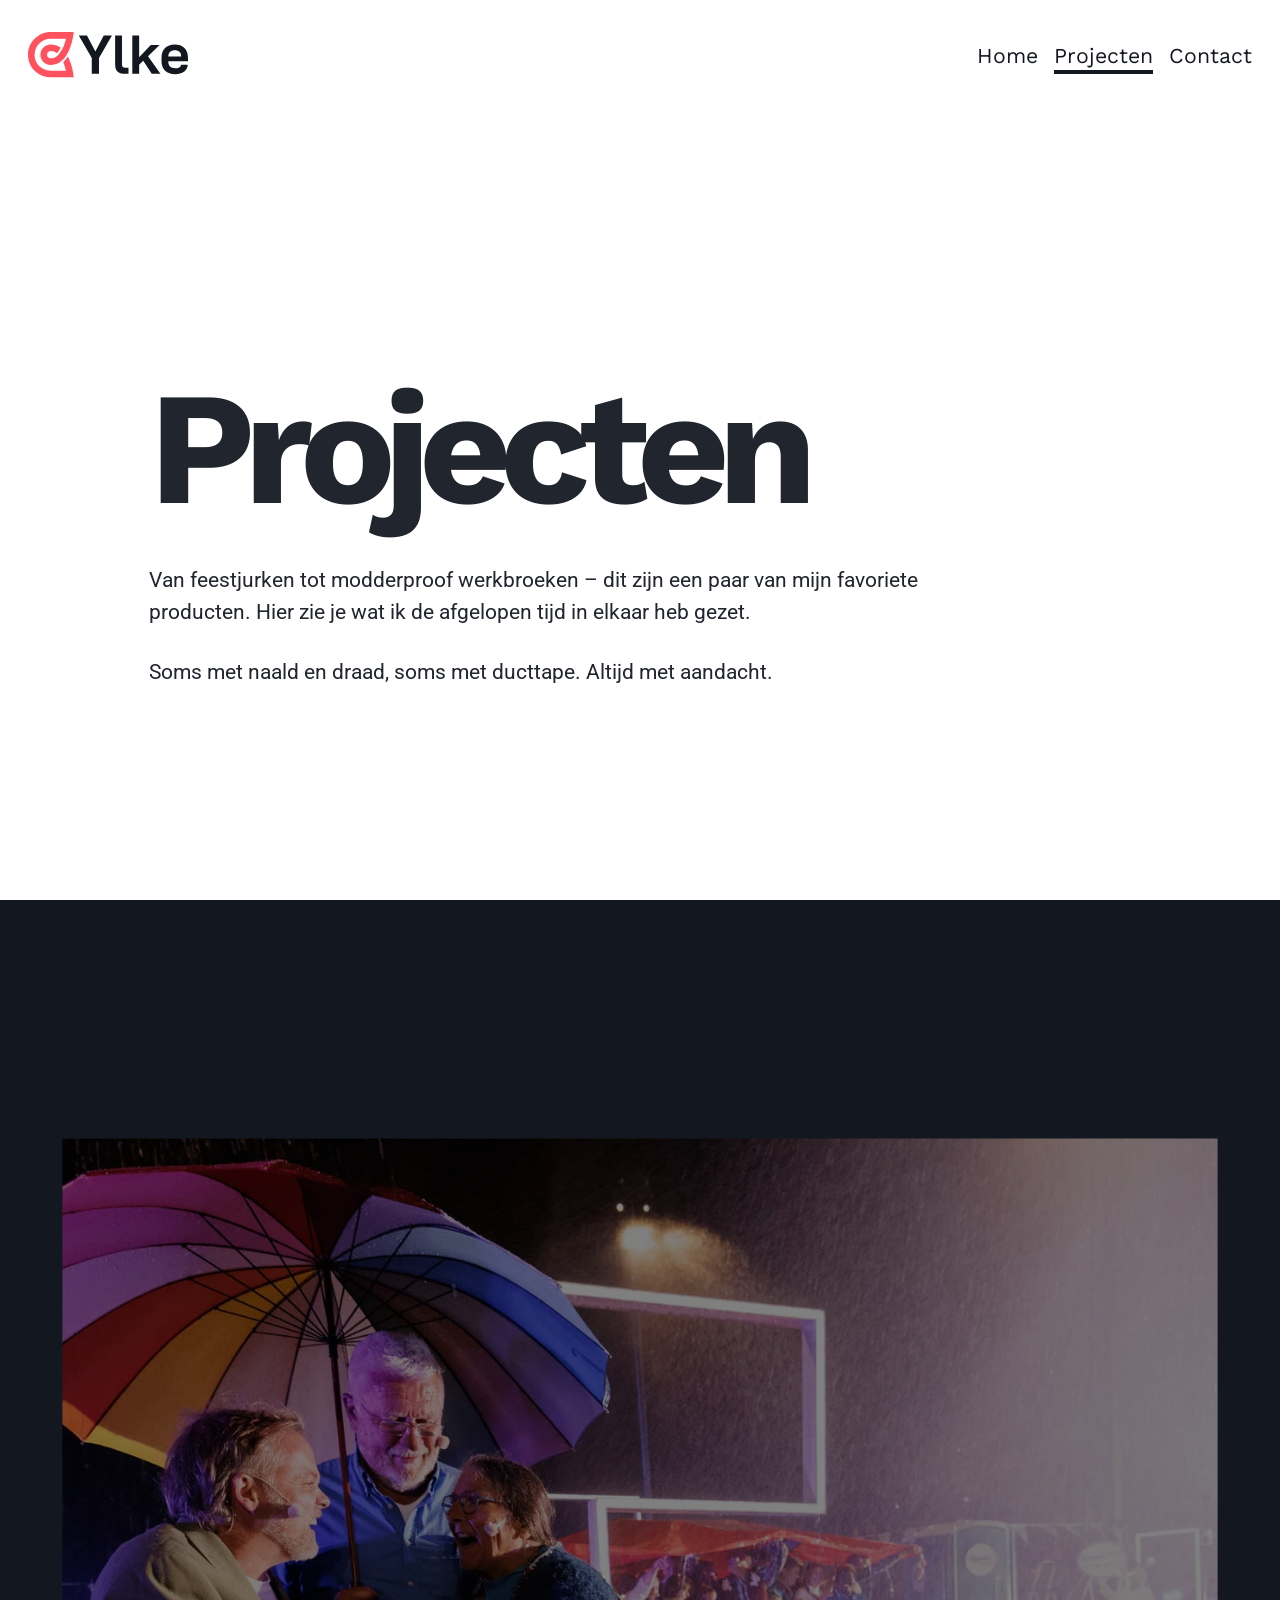
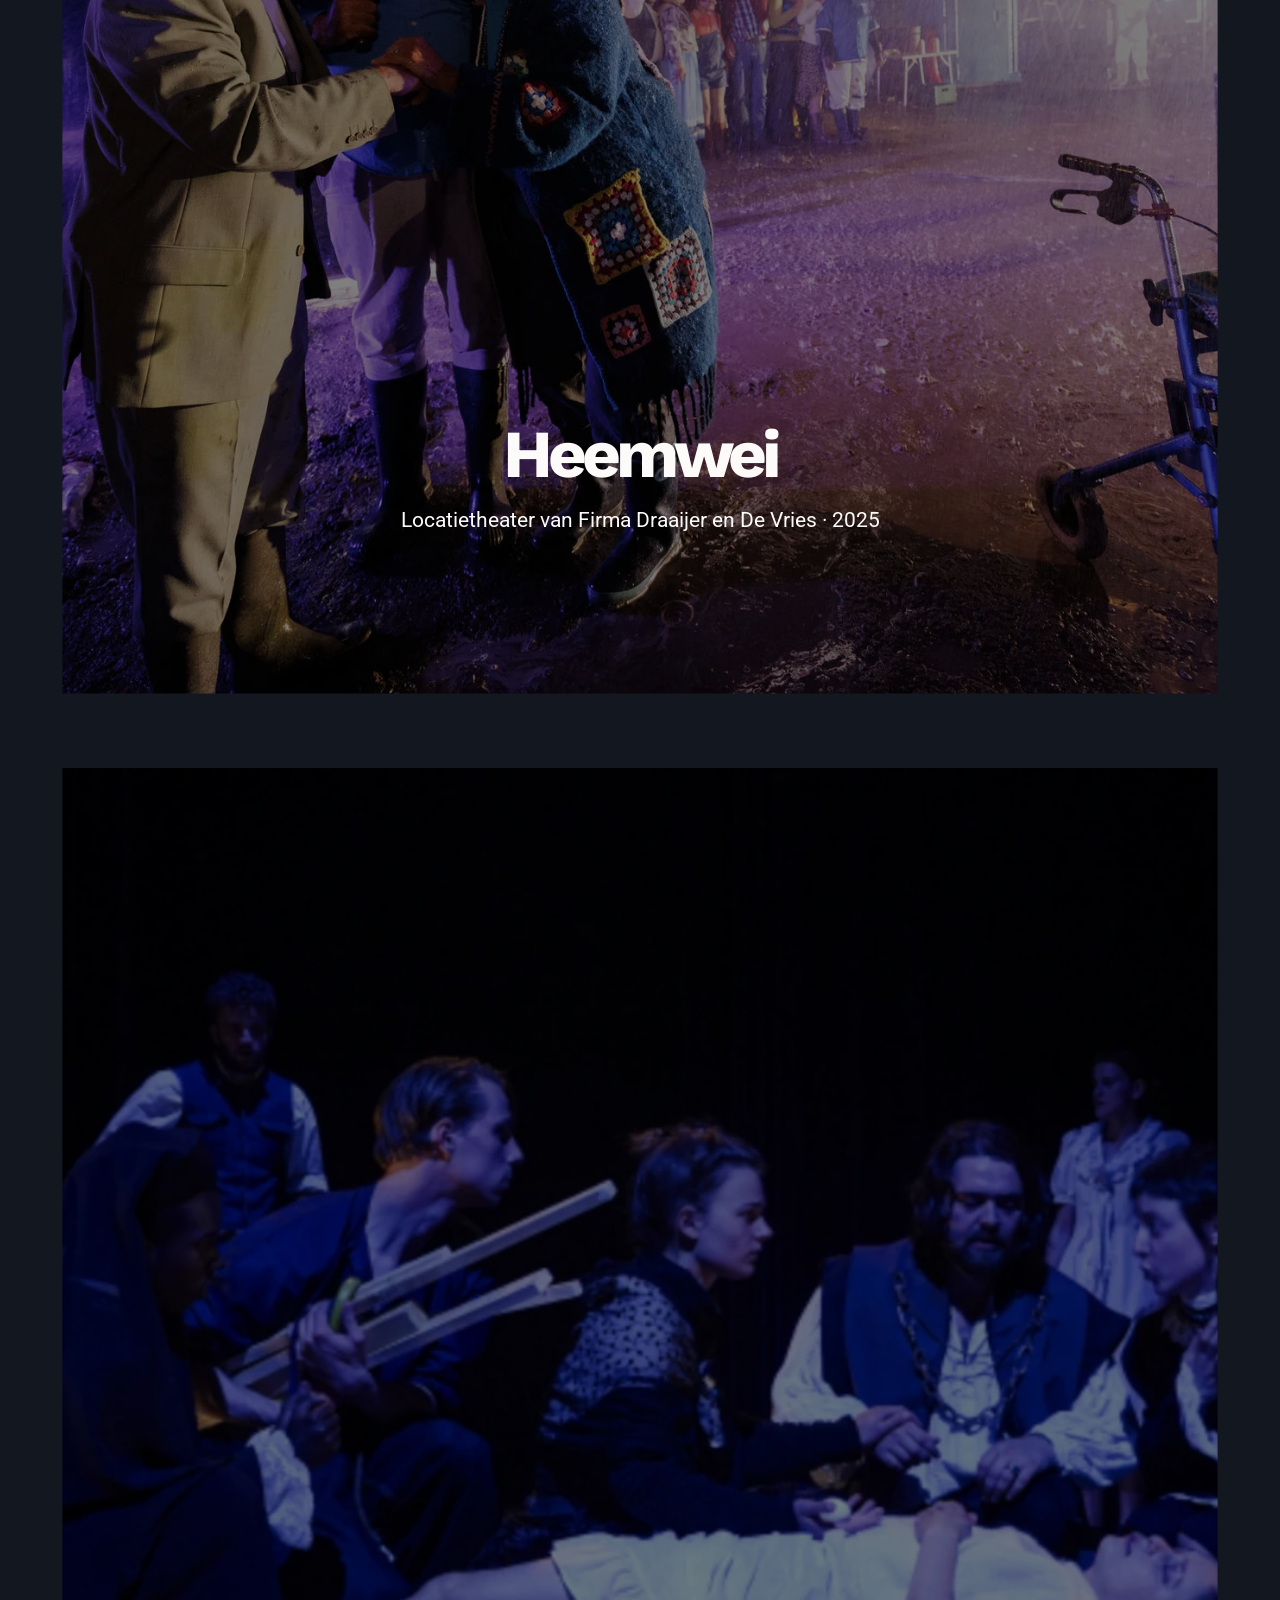
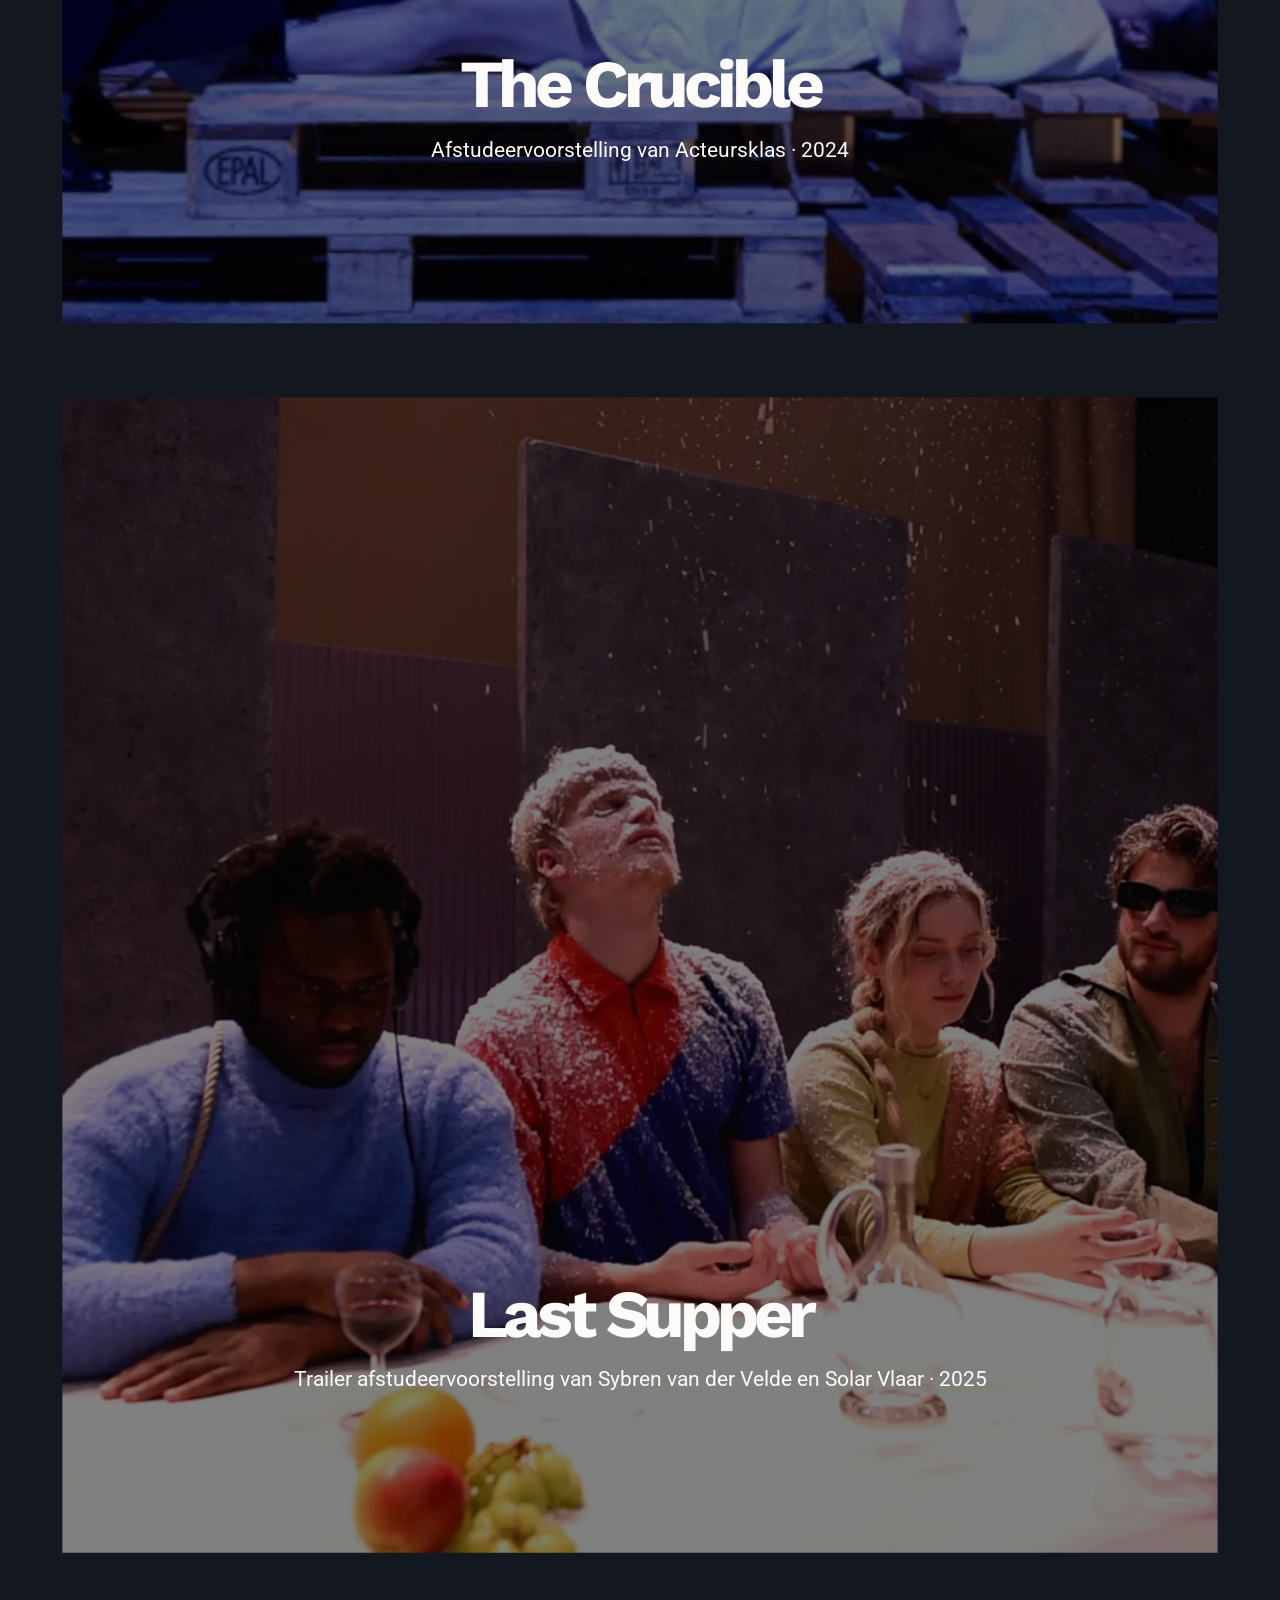
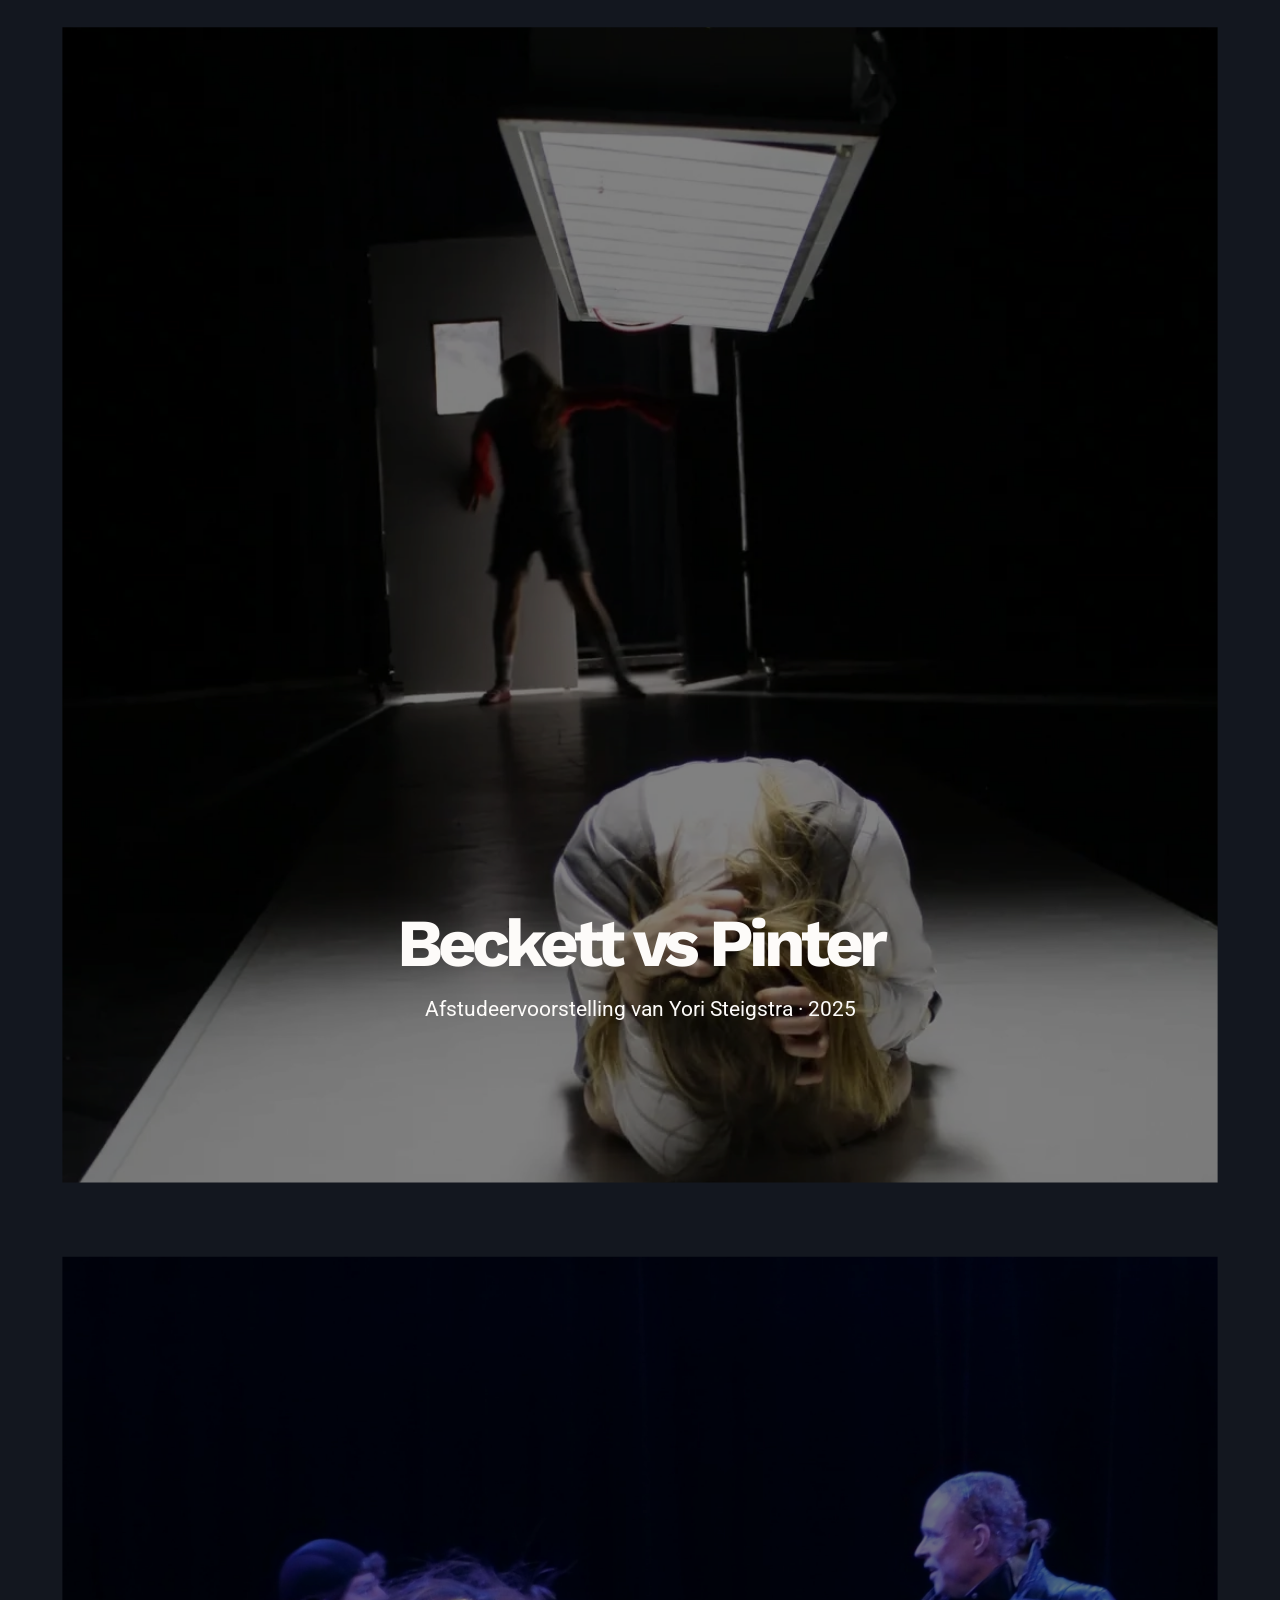
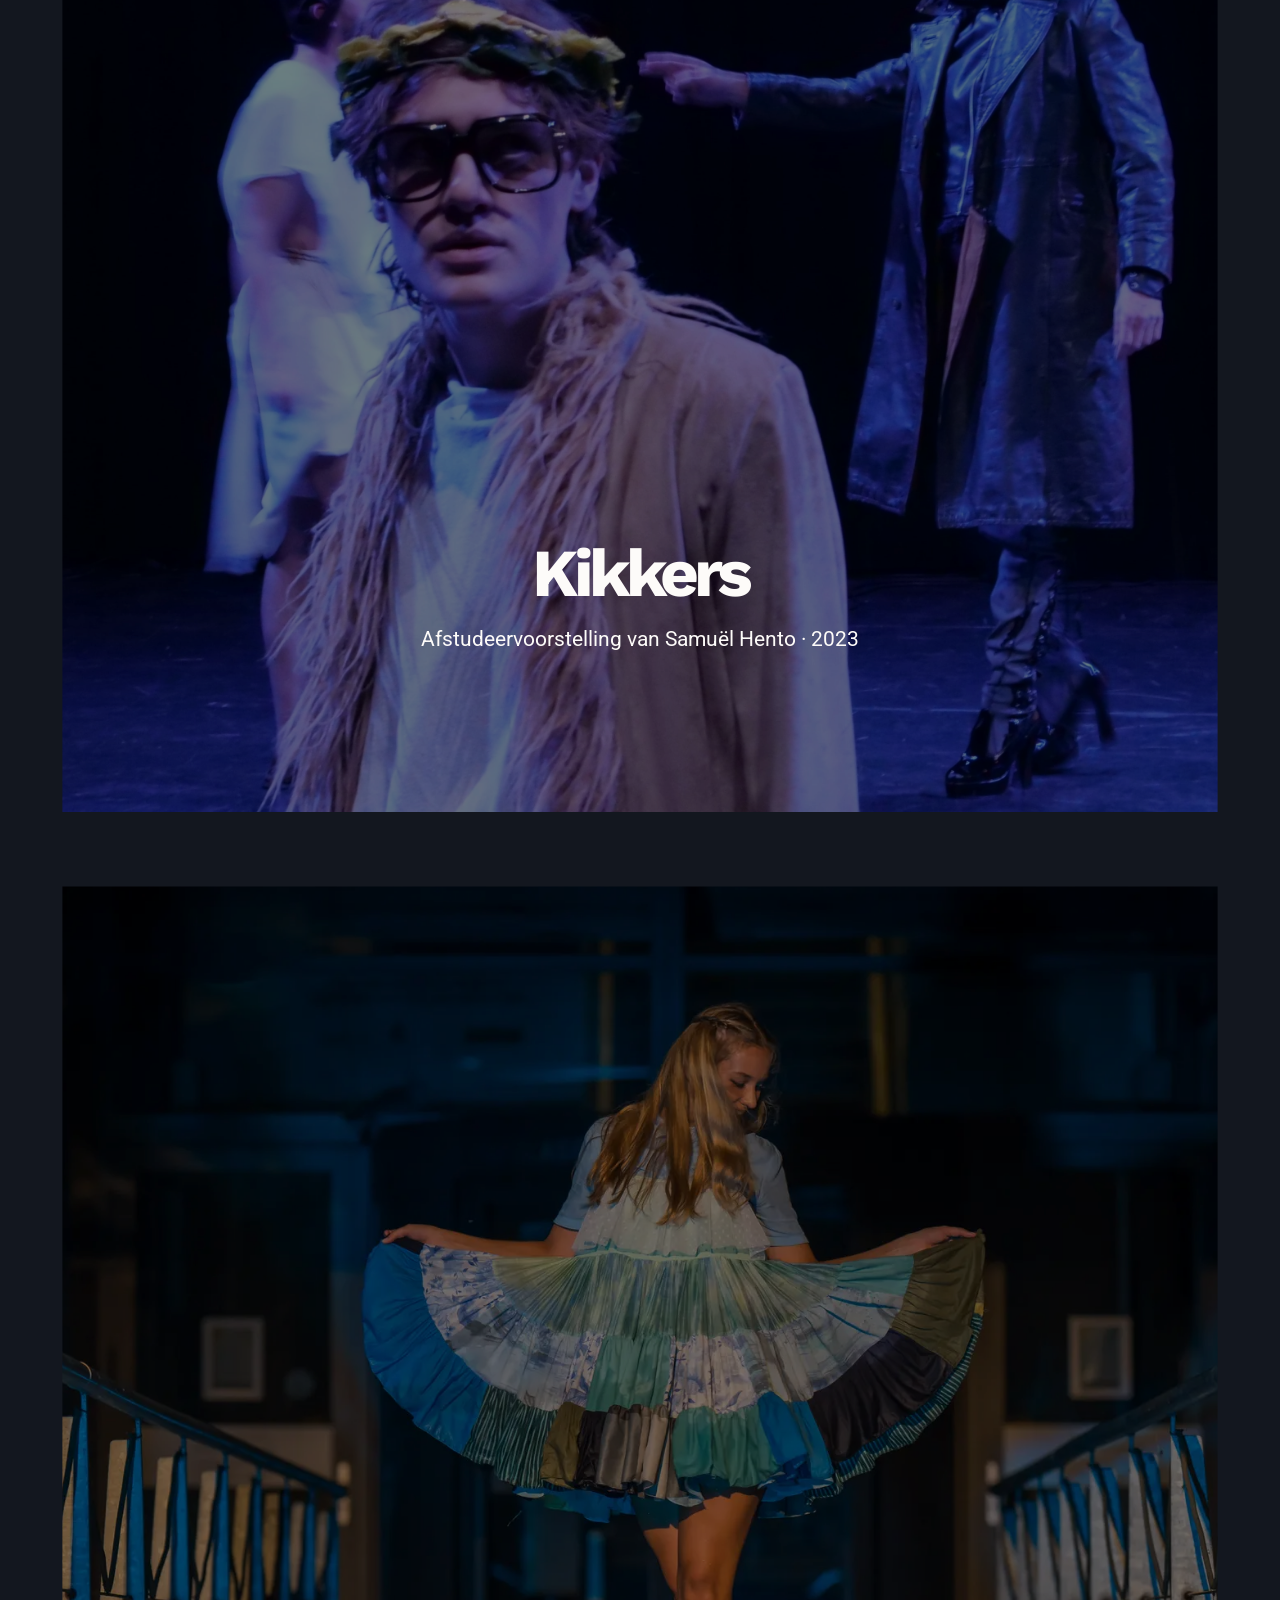
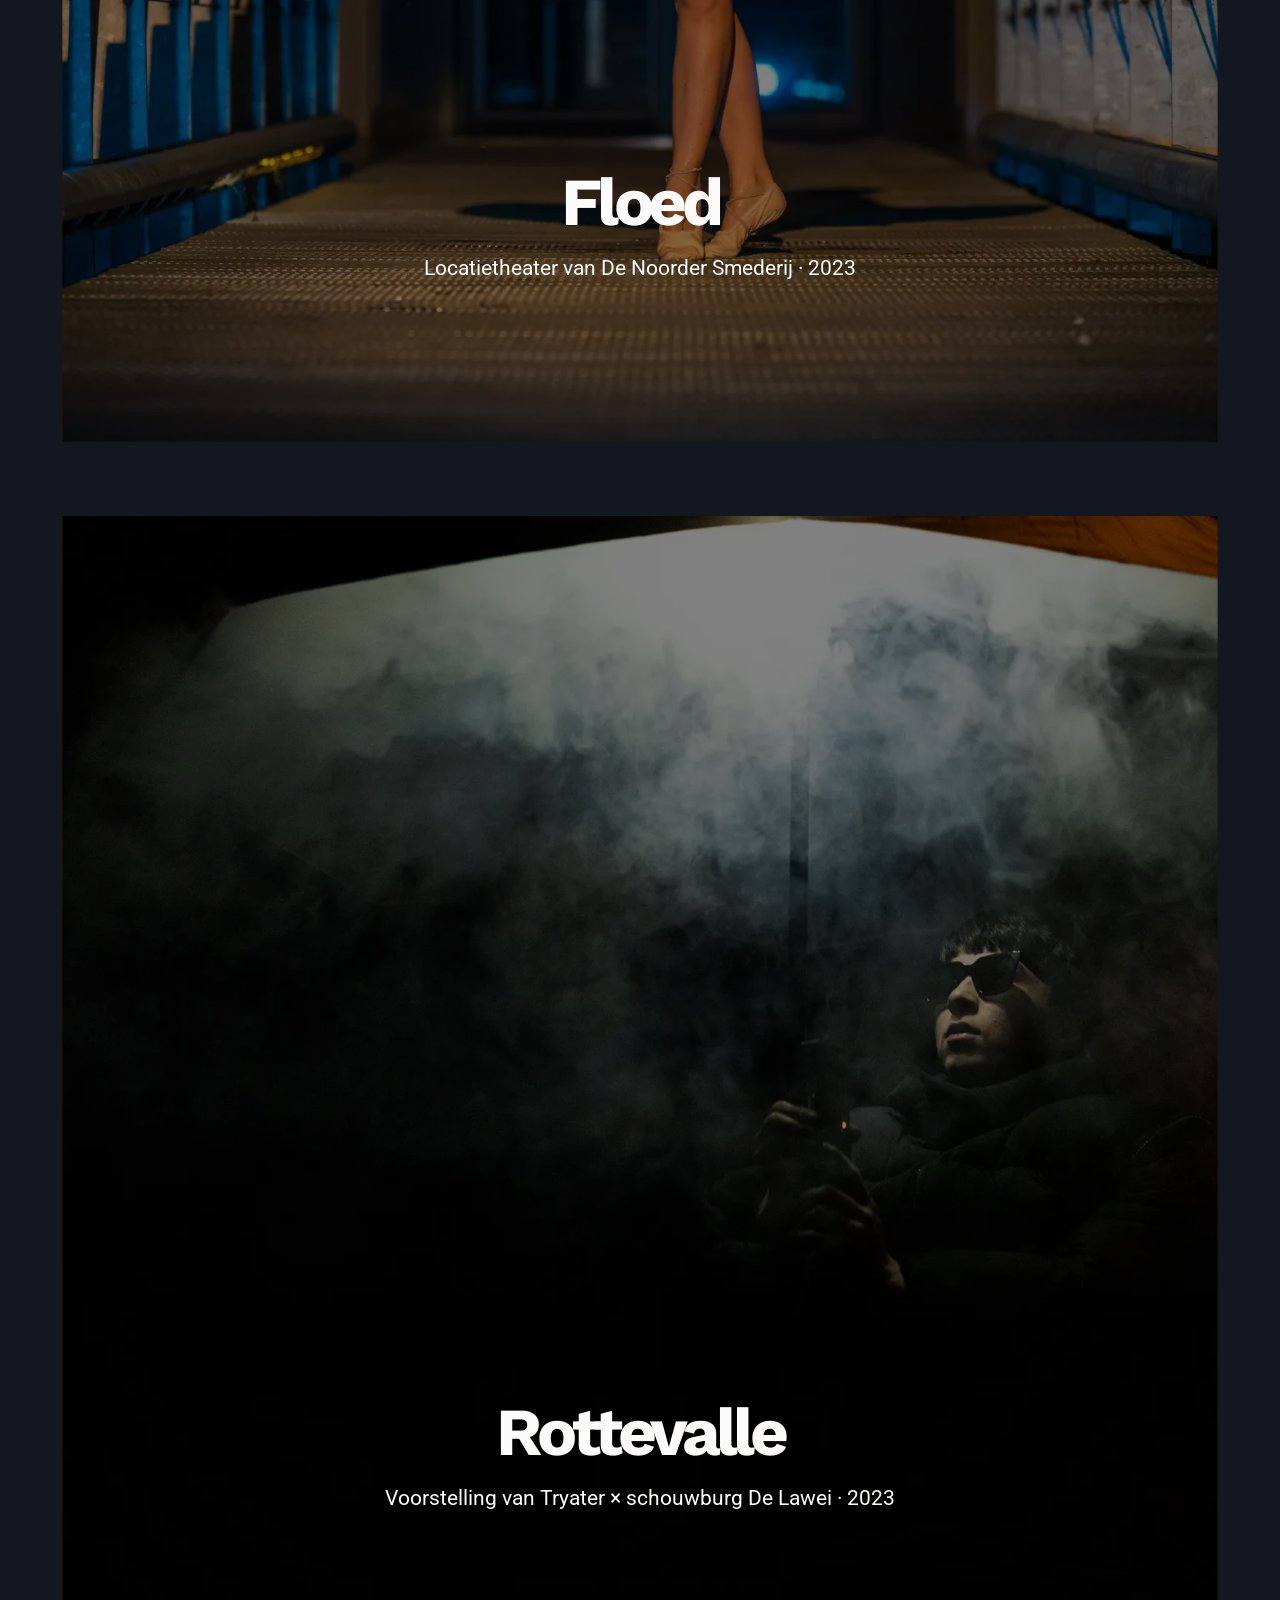
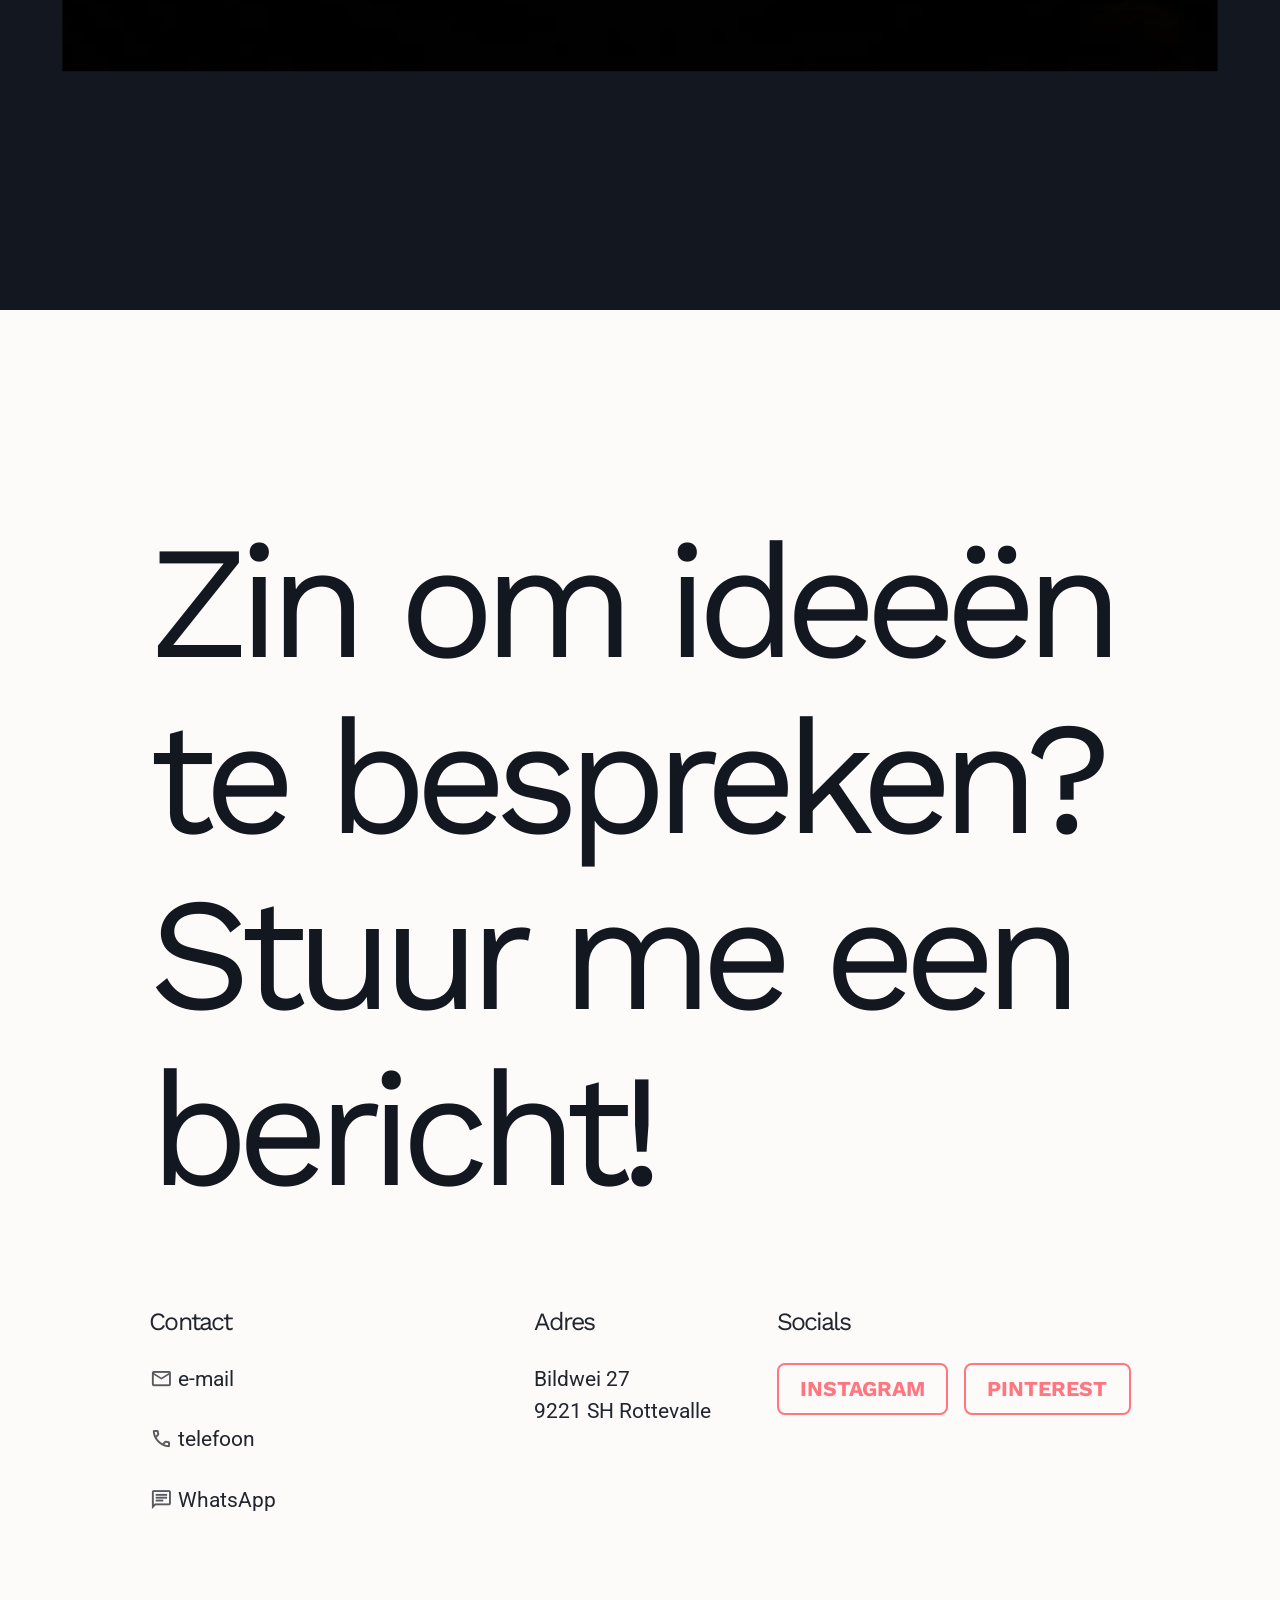
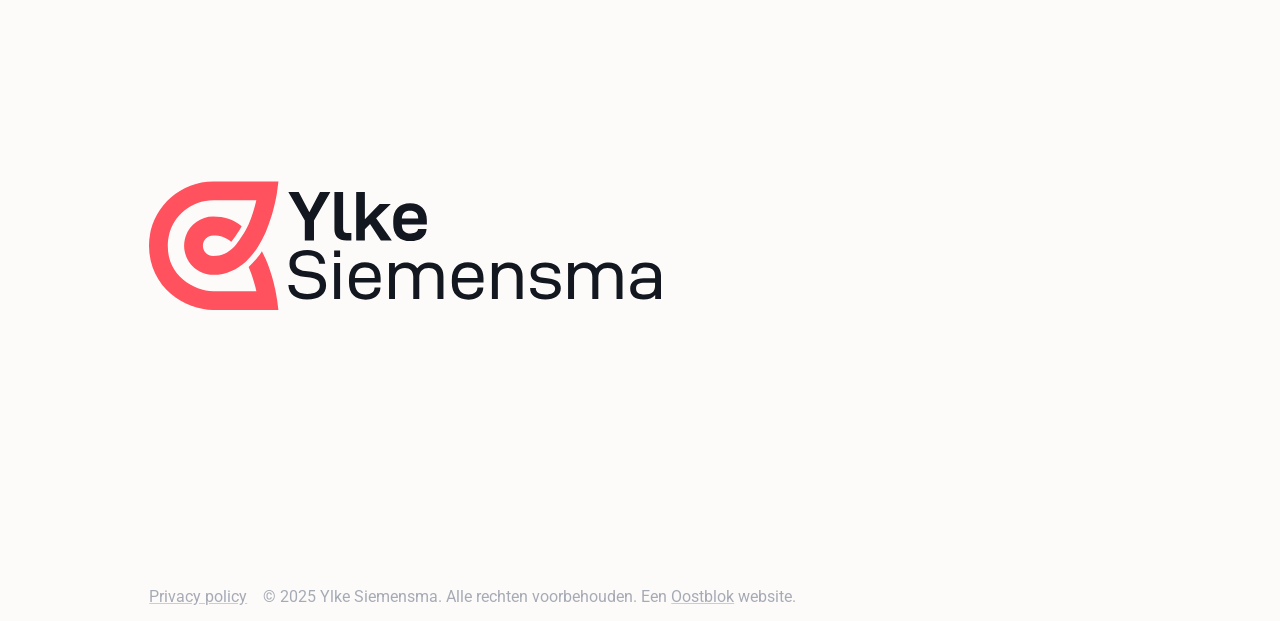
==== commit 5ea7cf8d: "Minor tweaks n fixes" ====
--- a/werk/index.html
+++ b/werk/index.html
@@ -43,7 +43,7 @@
       
     
 
-    <link rel="stylesheet" media="print" href="/fonts/fonts.css?5014-a3fc-bbd0" onload="this.media='all'" />
+    <link rel="stylesheet" media="print" href="/fonts/fonts.css?5101-7800-5770" onload="this.media='all'" />
 
     
     
@@ -67,7 +67,7 @@
 
       </a>
       <nav class="[ nav ] [ font-sans ]" aria-label="Primary">
-        <ul class="nav__list">
+        <ul class="nav__list text-400 md:text-500">
           
           <li>
             <a href="/" >Home</a>
@@ -275,7 +275,7 @@
 <article class="[ cta ]">
   <div class="wrapper">
     <div class="[ cta__inner ] [ flow ]">
-      <h2 class="[ cta__heading ] [ headline text-900 md:text-major lg:text-jumbo weight-normal color-dark-shade ]" data-highlight="secondary">Zin om ideeën te bespreken? Stuur me een bericht!</h2>
+      <h2 class="[ cta__heading ] [ headline text-800 md:text-major lg:text-jumbo weight-normal color-dark-shade ]" data-highlight="secondary">Zin om ideeën te bespreken? Stuur me een bericht!</h2>
       
 
       
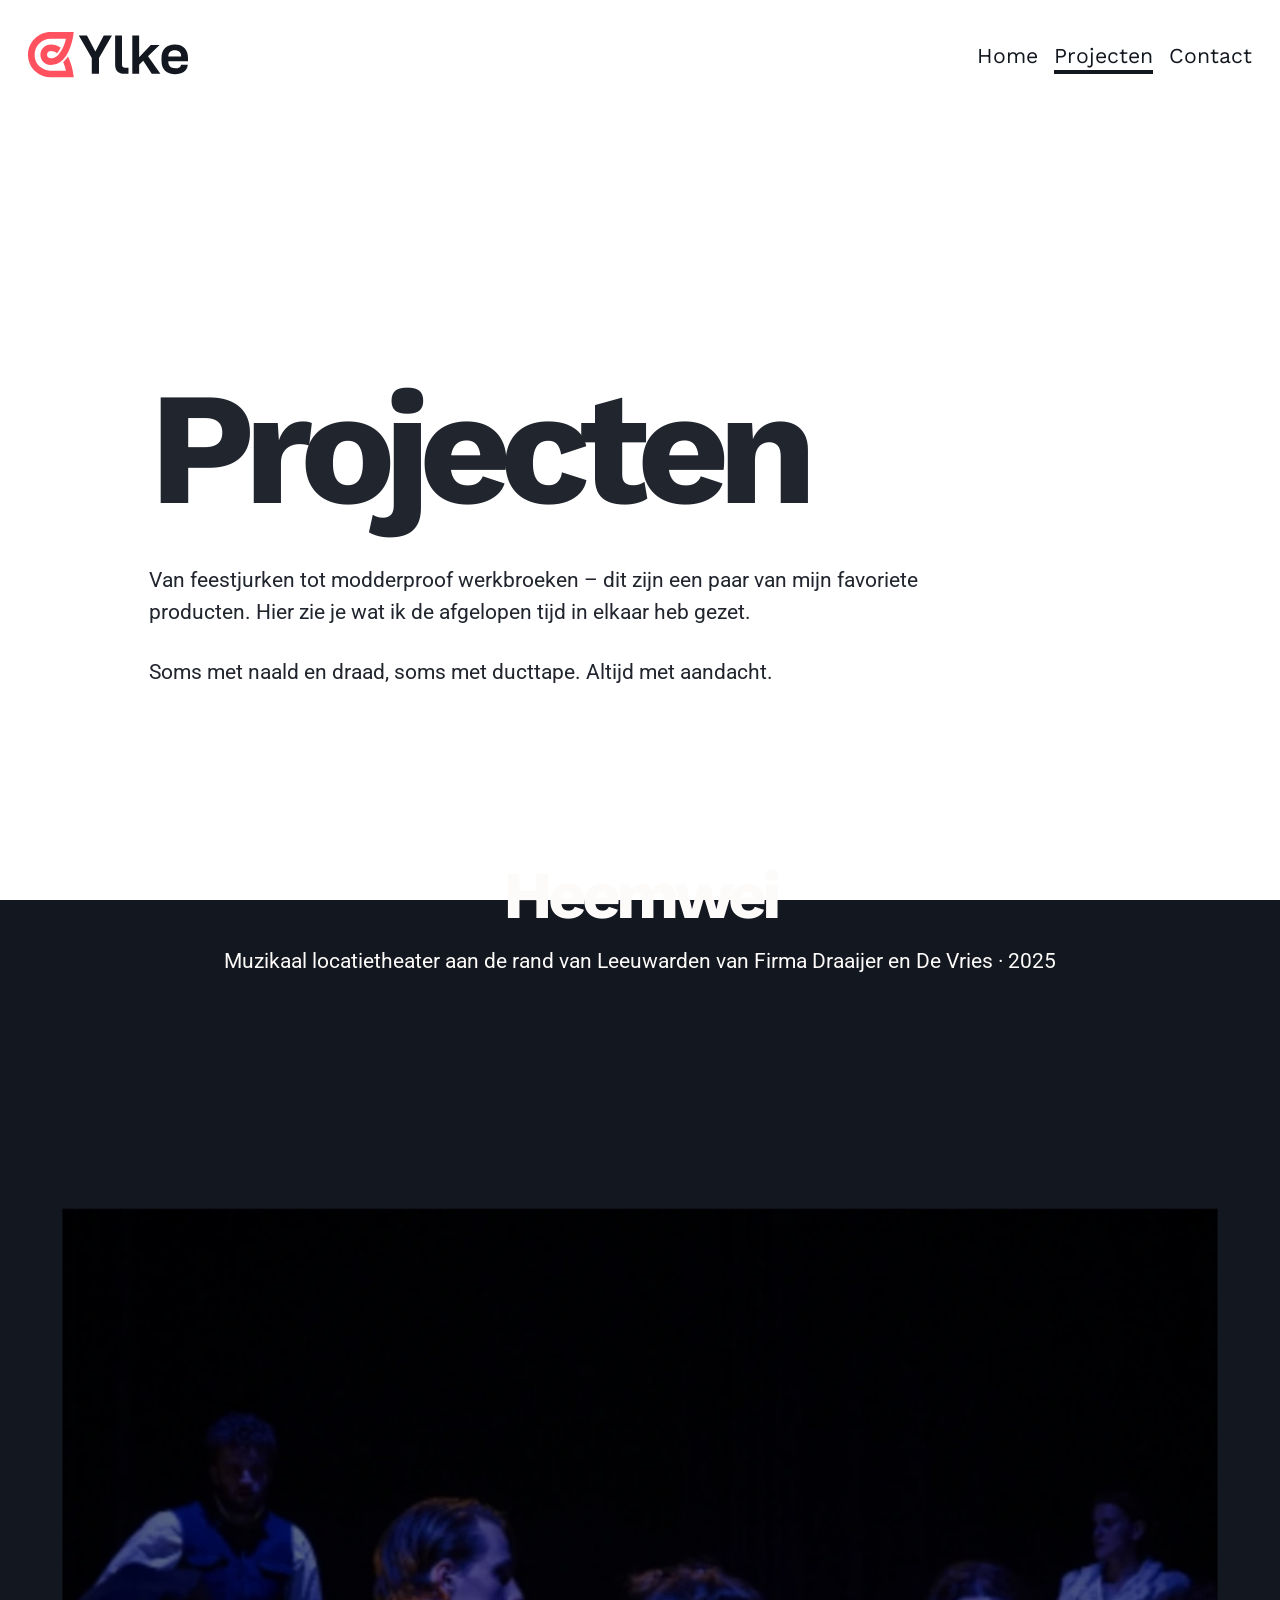
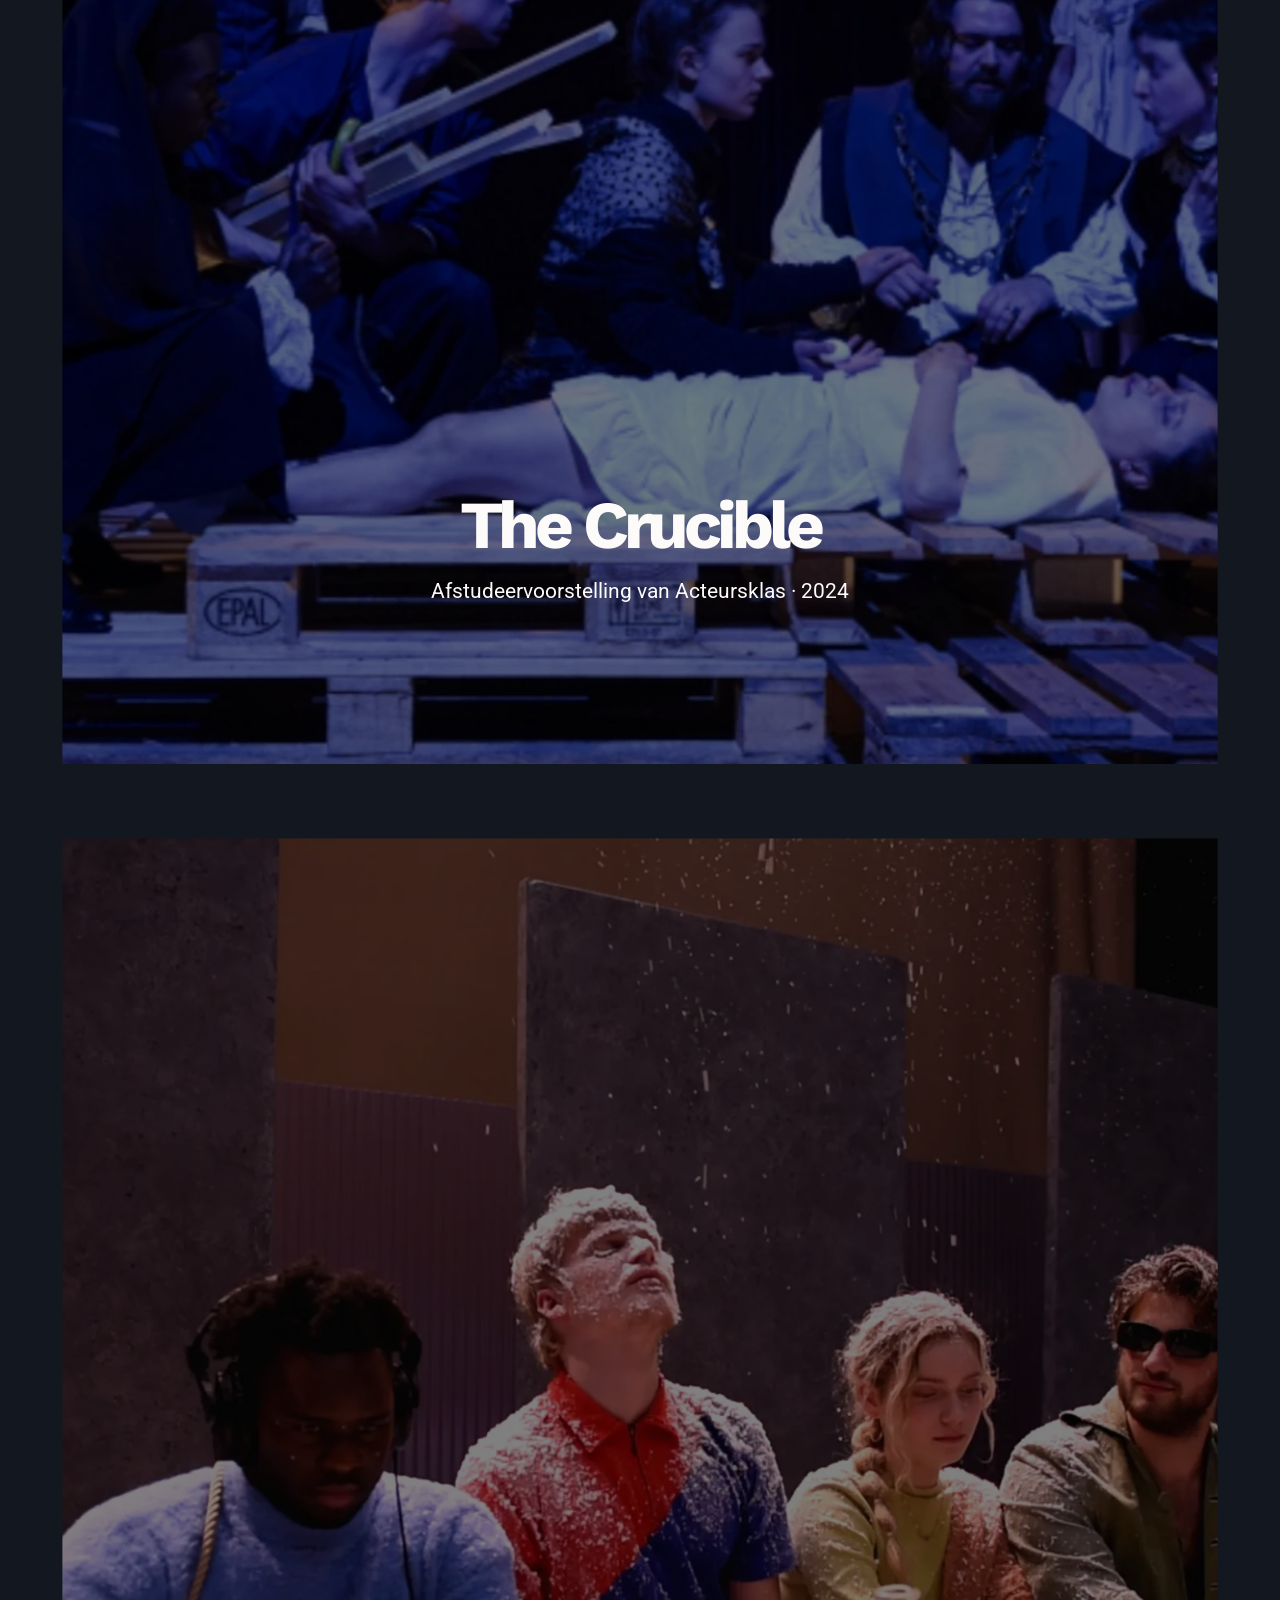
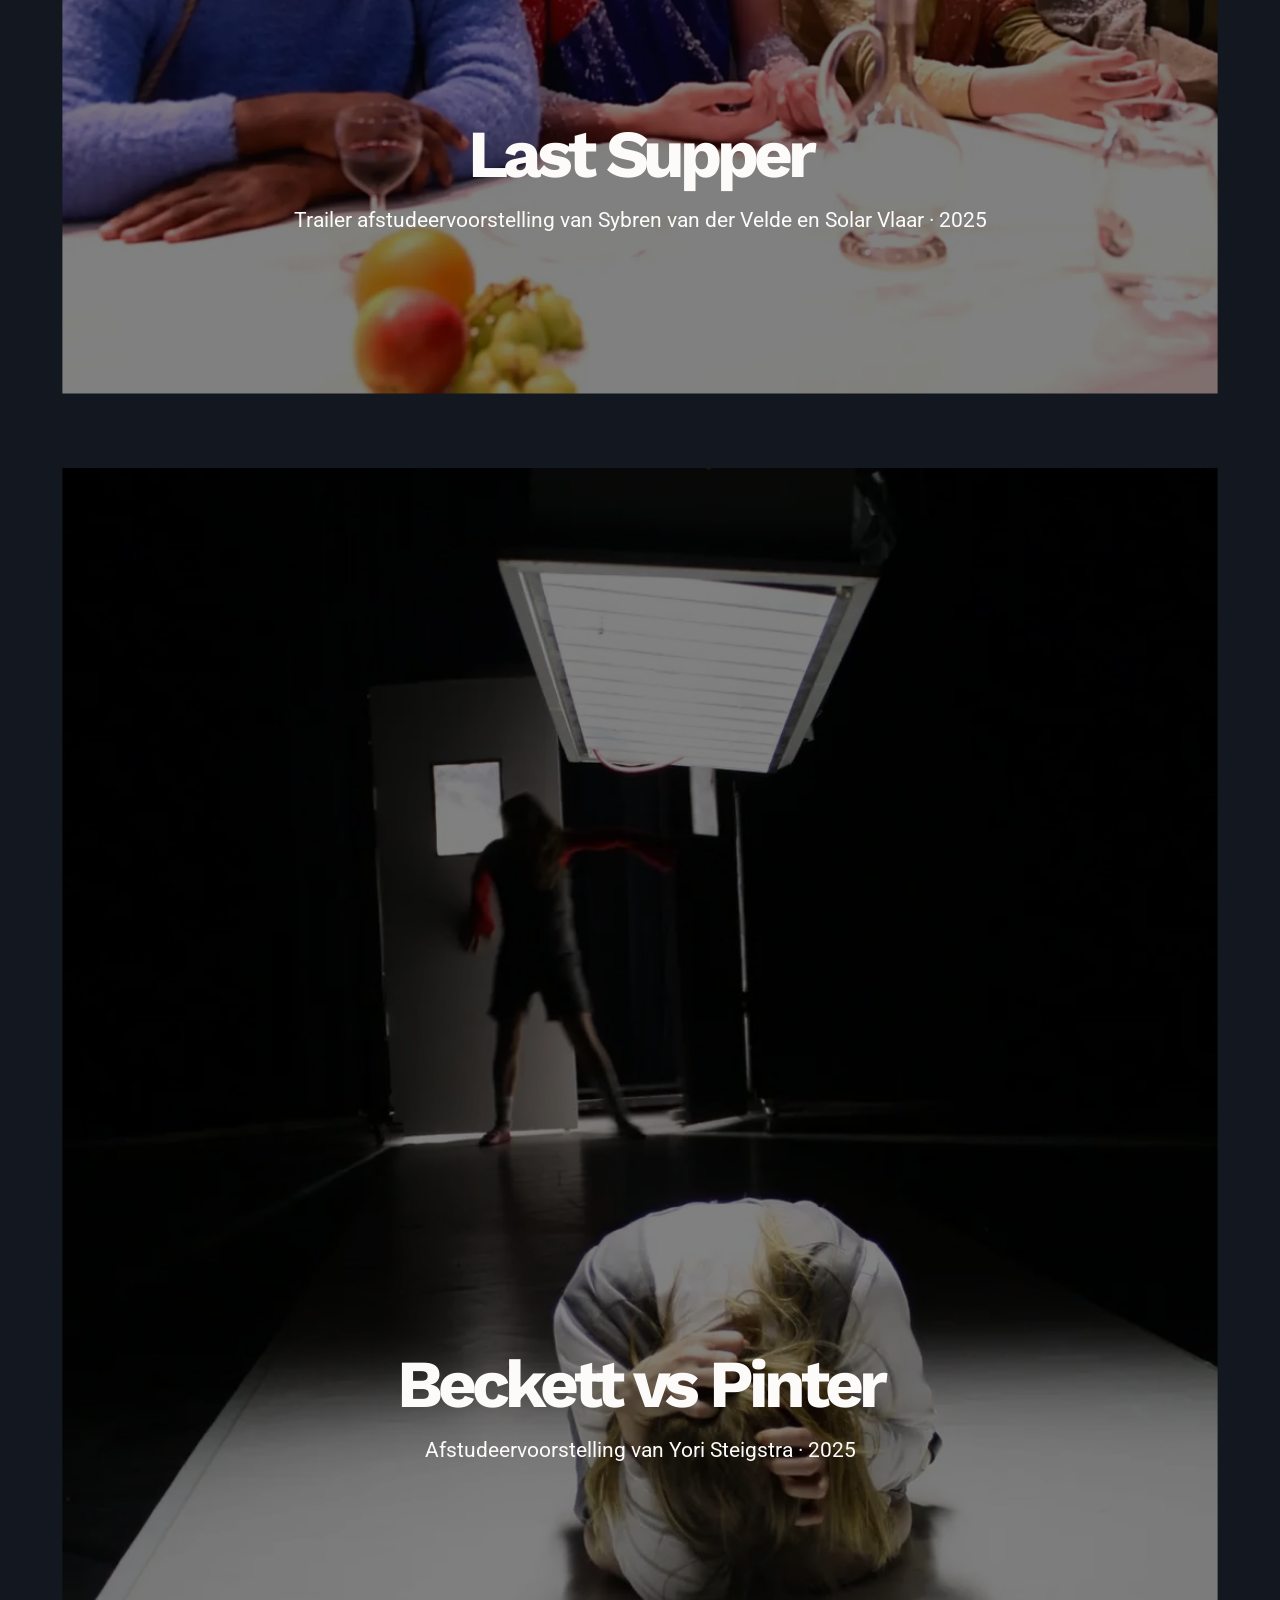
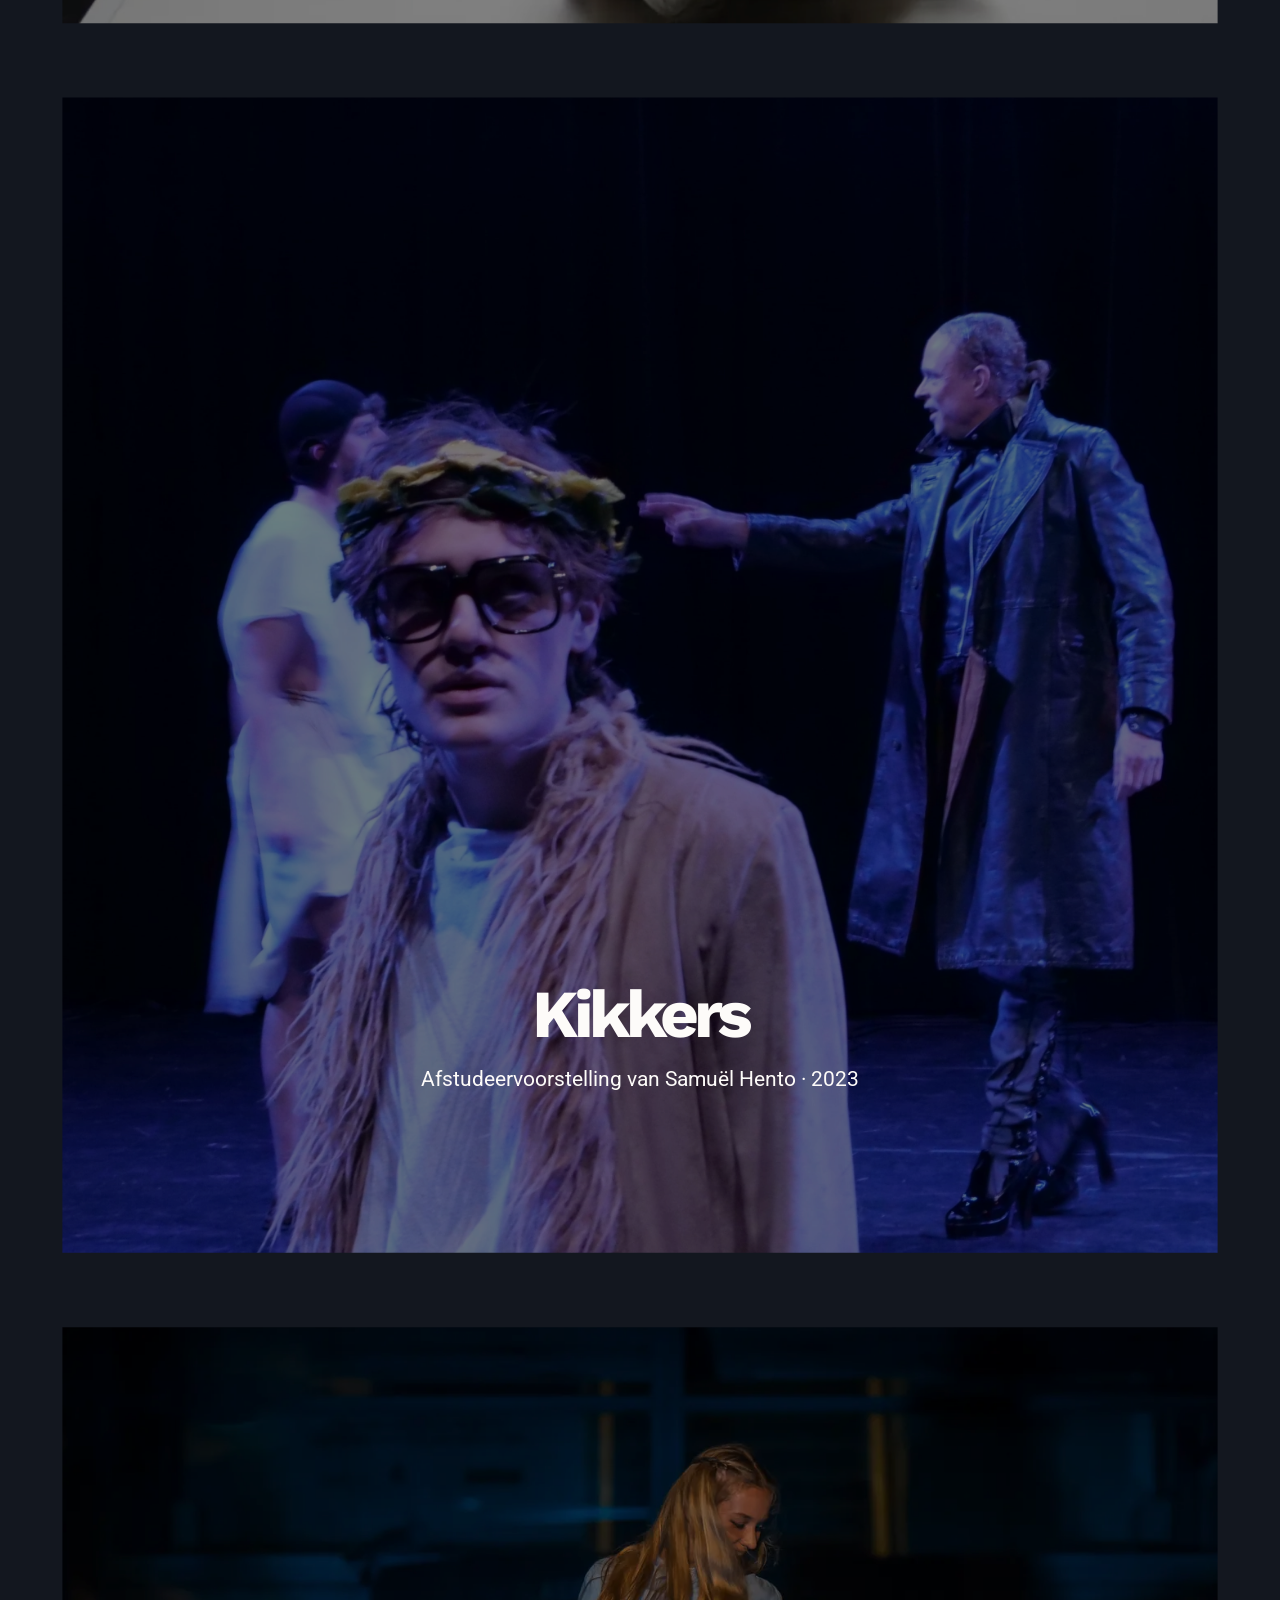
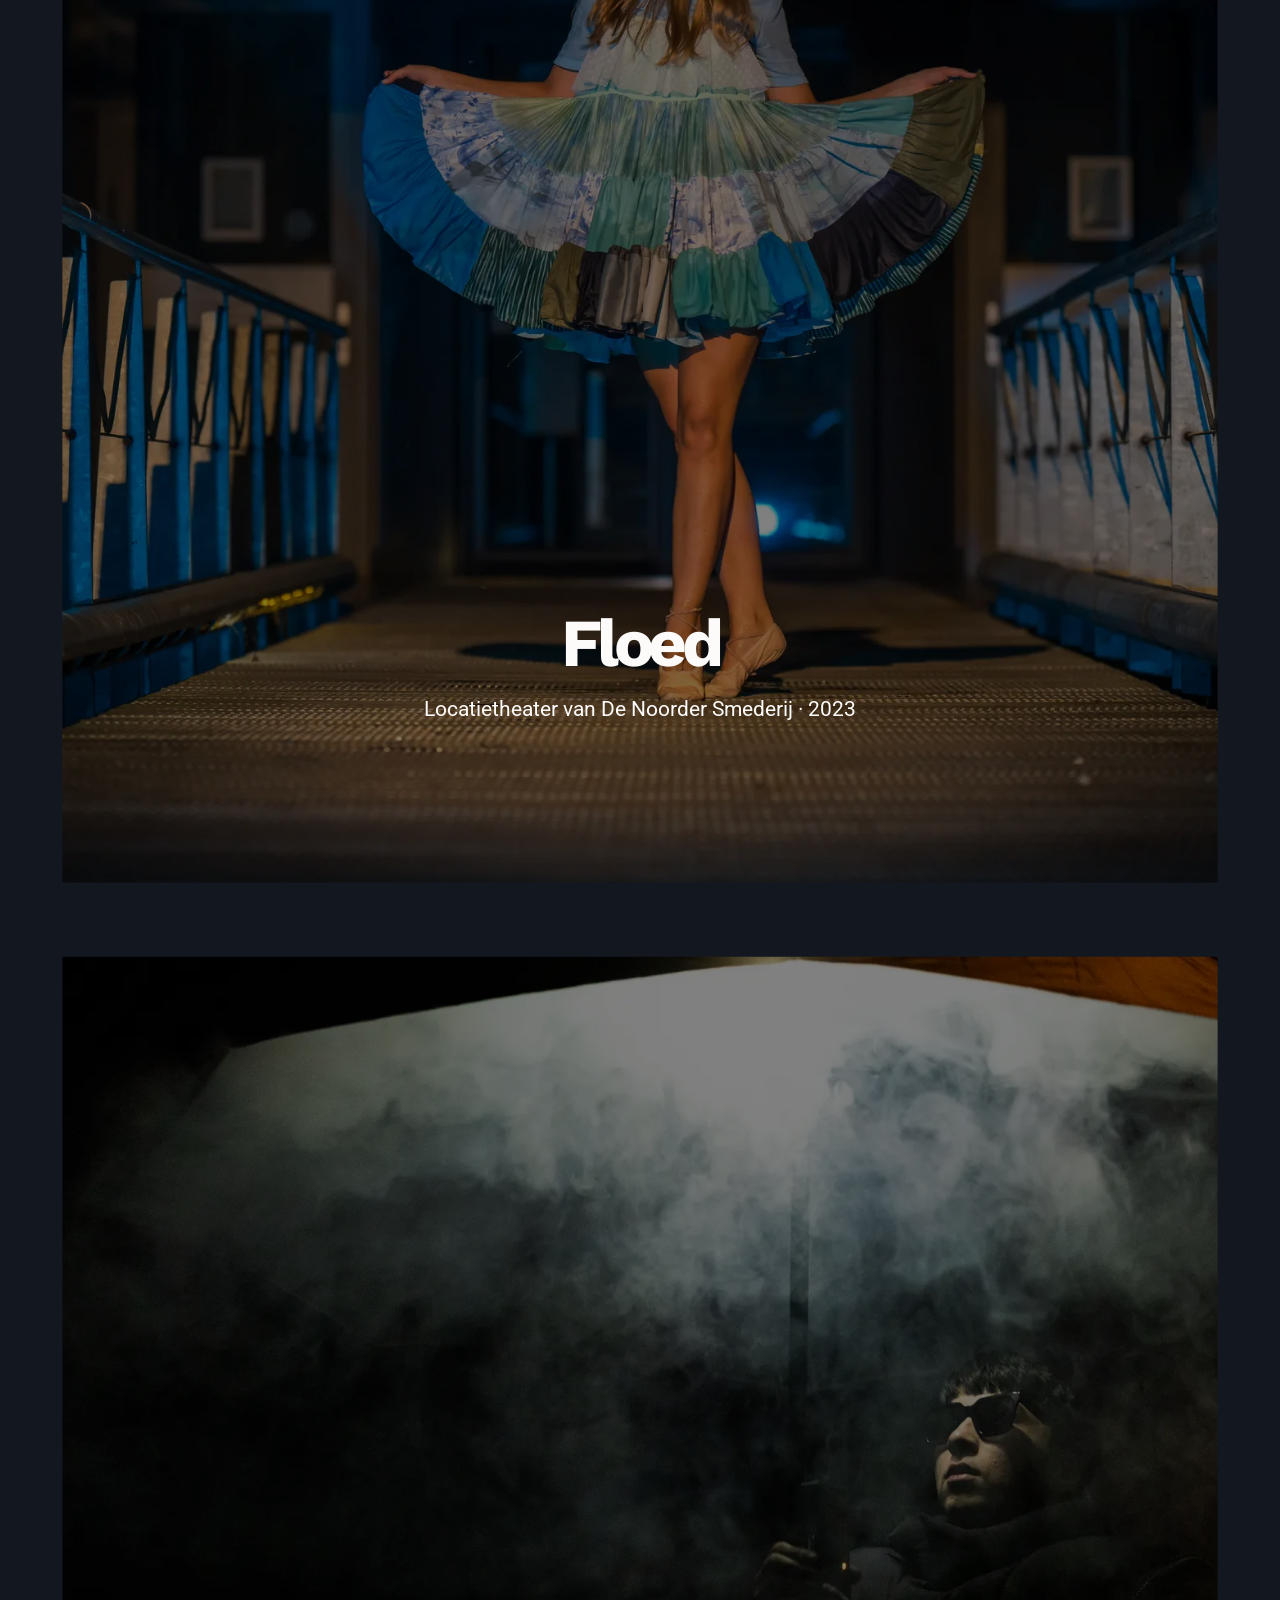
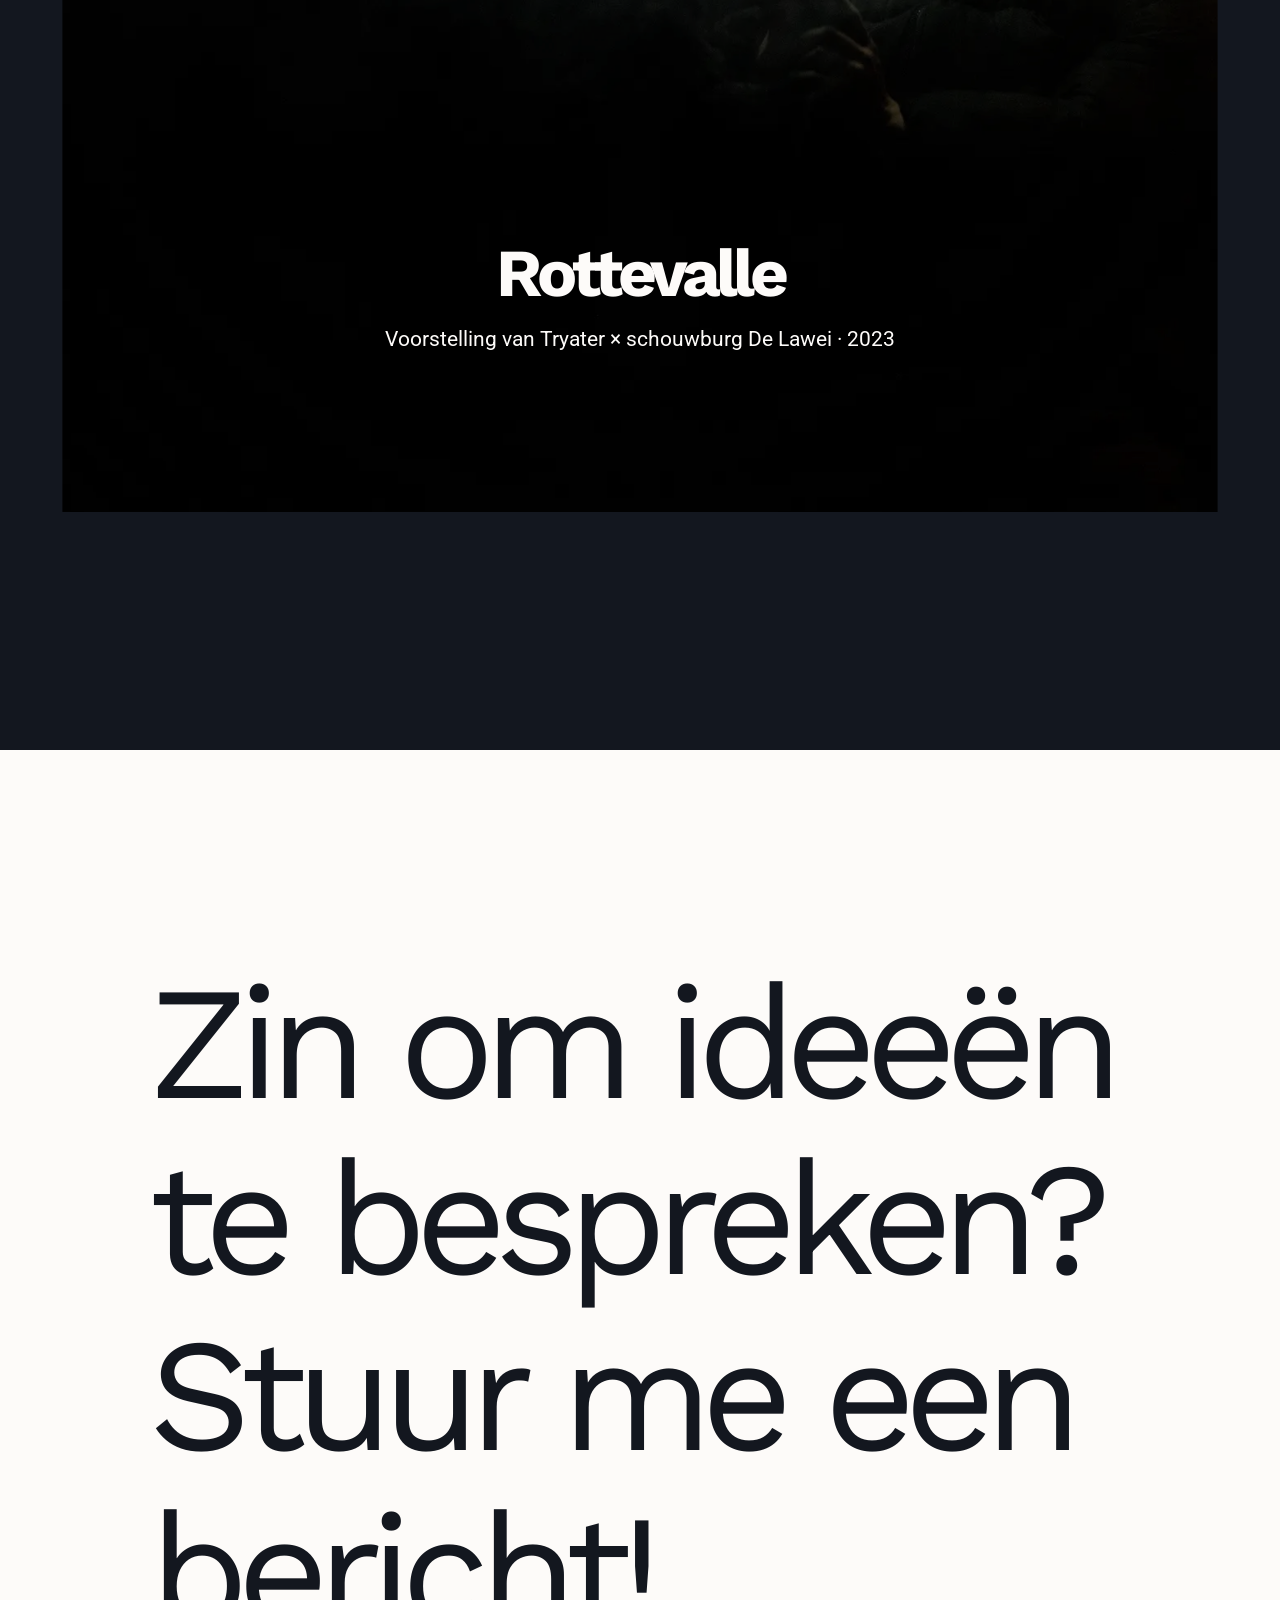
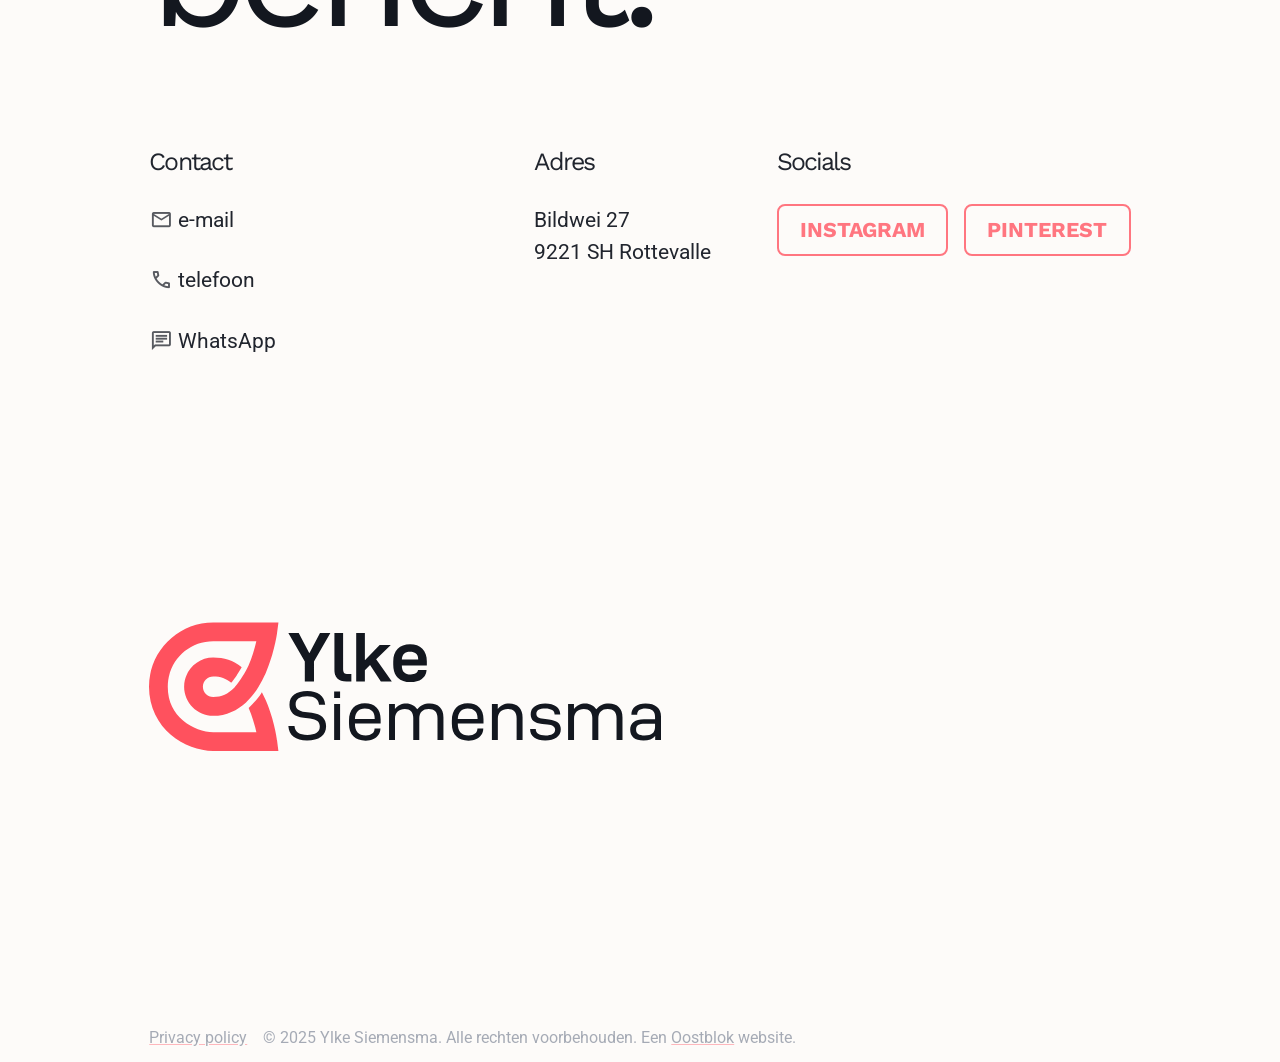
==== commit 3abed778: "Fix social sharing preview, misc cleanup" ====
--- a/werk/index.html
+++ b/werk/index.html
@@ -1,23 +1,13 @@
-
 <!DOCTYPE html>
 <html lang="en">
   <head>
     <meta charset="UTF-8"/>
     <meta name="viewport" content="width=device-width, initial-scale=1.0"/>
     <meta http-equiv="X-UA-Compatible" content="ie=edge" />
-    
-
-
-
-
-
-
-
-
-
-
-
-  
+
+
+
+
 
 
 
@@ -29,23 +19,23 @@
 <meta property="og:type" content="website" />
 <meta property="og:url" content="https://ylke.nl/werk/" />
 
-
-
-
-
-<link rel="icon" href="/images/meta/favicon.svg" type="image/svg+xml" />
-    <link rel="stylesheet" href="/css/style.css" />
+  <meta name="twitter:card" content="summary_large_image" />
+  <meta property="og:image" content="https://ylke.nl/images/meta/social-share.png" />
+  <meta name="twitter:image" content="https://ylke.nl/images/meta/social-share.png" />
+  <meta property="og:image:alt" content="Page image for Ylke Siemensma" />
+  <meta name="twitter:image:alt" content="Page image for Ylke Siemensma" />
+
+<meta name="description" content="Geselecteerde werken" />
+<meta name="twitter:description" content="Geselecteerde werken" />
+<meta property="og:description" content="Geselecteerde werken" />
+
+<link rel="icon" href="/images/meta/favicon.svg" type="image/svg+xml" />    <link rel="stylesheet" href="/css/style.css" />
 
     
-    
-      
         <link rel="stylesheet" href="/css/werk-landing.css" fetchpriority="high" />
-      
-    
-
-    <link rel="stylesheet" media="print" href="/fonts/fonts.css?5101-7800-5770" onload="this.media='all'" />
-
-    
+
+    <link rel="stylesheet" media="print" href="/fonts/fonts.css?1e5d-6e09-8023" onload="this.media='all'" />
+
     
     <link 
       rel="stylesheet" 
@@ -53,73 +43,62 @@
   </head>
   <body class="font-base">
     <div class="site-wrap">
-      <a class="[ skip-link ] [ button ]" href="#main-content">Skip to content</a>
+<a class="[ skip-link ] [ button ]" href="#main-content">Skip to content</a>
 <header role="banner" class="site-head">
   <div style="padding-inline: var(--flow-space, 2rem)">
     <div class="inner">
       <a href="/" aria-label="Ylke Siemensma - home" class="brand">
-        <svg aria-hidden="true" focusable="false" width="480" height="138" style="max-width: 100%" viewBox="0 0 480.00002 138.00001" version="1.1" id="svg5" inkscape:version="1.4.2 (ebf0e940d0, 2025-05-08)" sodipodi:docname="brand.svg" xmlns:inkscape="http://www.inkscape.org/namespaces/inkscape" xmlns:sodipodi="http://sodipodi.sourceforge.net/DTD/sodipodi-0.dtd" xmlns="http://www.w3.org/2000/svg" xmlns:svg="http://www.w3.org/2000/svg">
+<svg aria-hidden="true" focusable="false" width="480" height="138" style="max-width: 100%" viewBox="0 0 480.00002 138.00001" version="1.1" id="svg5" inkscape:version="1.4.2 (ebf0e940d0, 2025-05-08)" sodipodi:docname="brand.svg" xmlns:inkscape="http://www.inkscape.org/namespaces/inkscape" xmlns:sodipodi="http://sodipodi.sourceforge.net/DTD/sodipodi-0.dtd" xmlns="http://www.w3.org/2000/svg" xmlns:svg="http://www.w3.org/2000/svg">
   <g inkscape:label="#logo" inkscape:groupmode="layer" id="logo">
     <path id="icon" style="paint-order:stroke fill markers" d="m 68.061689,57.126076 c -5.989579,0.004 -10.935859,4.740114 -10.935859,10.931948 0,6.155023 4.777495,10.931987 10.932494,10.931987 9.017102,0 15.840353,-3.37277 21.998484,-9.530917 1.676619,-1.676619 11.151262,-14.037275 15.448642,-23.966115 4.01903,-9.285695 6.63431,-18.608201 8.25826,-25.591491 h -45.705378 -1.3e-4 c -26.714471,0 -48.156947,21.441974 -48.156947,48.156536 0,16.26855 6.671646,27.728662 16.147473,35.839806 9.475823,8.11111 22.060418,12.31677 32.009474,12.31677 h 45.754168 c -1.59539,-6.98313 -4.17678,-16.311807 -8.17974,-25.609483 4.69472,-4.55942 9.81913,-9.777325 14.02314,-16.790032 1.56499,2.961207 2.97831,5.95195 4.25634,8.920433 9.16792,21.294292 11.79063,42.150732 11.79063,42.150732 l 1.45546,11.2298 h -69.099868 c -15.188269,0 -31.657567,-5.72037 -44.951008,-17.09935 -13.2934448,-11.37894 -23.107324,-28.972683 -23.107324,-50.958676 0,-37.469849 30.588614,-68.058024 68.058332,-68.058024 h 69.151468 l -1.51323,11.27412 c 0,0 -2.71766,20.845644 -11.92749,42.124361 -2.10341,4.859838 -4.56979,9.777246 -7.46294,14.528312 -4.20401,7.012707 -8.76968,12.217367 -13.4644,16.776826 -8.902557,8.233519 -20.768729,14.187841 -34.783538,14.187841 -16.910983,0 -30.833887,-13.922414 -30.833887,-30.833436 0,-17.041225 14.051066,-30.824857 30.828276,-30.833437 h 0.0028 0.0028 c 11.322935,0 20.48424,3.073617 29.41067,9.616362 l 0.632437,0.463557 c -3.818531,7.611528 -8.402026,13.811586 -10.904915,16.575769 -5.592899,-4.687606 -11.18316,-6.753369 -19.13484,-6.754199 z" sodipodi:nodetypes="cssssccsssscccsccssssccsccssscsscccc" />
     <path id="wordmark" style="paint-order:fill markers stroke" d="m 213.02891,77.904424 38.75392,-67.334615 h -24.511 l -25.17349,48.048633 -25.17348,-48.048633 h -24.51103 l 38.91954,67.500838 v 47.217363 h 21.69554 z m 55.31546,40.566996 c 4.63719,4.65522 11.92426,6.81659 21.69557,6.81659 h 11.42742 v -17.78962 h -7.78388 c -4.4716,0 -7.61829,-0.83131 -9.27447,-2.4939 -1.65613,-1.66258 -2.4842,-4.65522 -2.4842,-8.97792 v -85.456761 h -20.53629 v 86.786819 c 0,9.476712 2.31861,16.459562 6.95585,21.114792 z m 77.34205,-31.921598 25.50471,38.738188 h 26.00159 l -37.09779,-52.703858 34.61353,-33.750439 h -26.3328 l -34.94476,36.576817 v -64.840721 h -20.53629 v 114.718201 h 20.53629 v -26.767586 z m 75.189,-12.968137 c 0.66248,-12.303087 7.12148,-18.620933 19.37696,-18.620933 5.79652,0 10.43379,1.496321 13.91166,4.489001 3.47794,2.992641 5.29967,7.31534 5.29967,12.968136 v 1.163796 h -30.93153 z m 7.65676,14.131972 h 51.46782 v -9.975495 c 0,-12.968176 -3.64353,-22.943672 -10.59938,-29.926487 -7.12144,-6.982855 -16.89272,-10.474282 -29.14824,-10.474282 -12.42111,0 -22.19239,3.657689 -29.1482,10.640544 -7.12148,6.982815 -10.59938,17.124573 -10.59938,30.258972 v 7.481641 c 0,13.466923 3.4779,23.60868 10.76493,30.59154 7.28707,6.98281 17.22398,10.47424 29.97635,10.47424 11.09623,0 20.03944,-2.49386 26.82962,-7.4816 6.79026,-4.98775 10.43379,-11.80434 11.09623,-20.117257 v -0.997573 h -20.03944 l -0.16559,0.498787 c -0.49685,3.325163 -2.31862,5.819063 -5.29967,7.481643 -2.98106,1.82884 -6.95585,2.66011 -11.59308,2.66011 -14.24288,0 -21.19873,-6.81659 -21.19873,-20.782258 v -0.332525 z" aria-label="Ylke" sodipodi:nodetypes="ccccccccccssccsssccssccccccccccccccssscccccscscssssscccccsscc" />
   </g>
 </svg>
-
       </a>
       <nav class="[ nav ] [ font-sans ]" aria-label="Primary">
         <ul class="nav__list text-400 md:text-500">
-          
           <li>
             <a href="/" >Home</a>
           </li>
-          
           <li>
             <a href="/werk"  data-state="active">Projecten</a>
           </li>
-          
           <li>
             <a href="#contact" >Contact</a>
           </li>
-          
         </ul>
       </nav>
     </div>
   </div>
 </header>
 
-
       <main tabindex="-1" id="main-content">
-        
   <header class="hero">
     <article>
-      <div class="[ page-header ] ">
+<div class="[ page-header ] ">
   <div class="[ wrapper ] [ flow ]">
     <h1 class="[ page-header__heading ] [ headline ] [ text-900 md:text-major lg:text-jumbo ]" data-highlight="primary">
       Projecten
     </h1>
-    
     <div class="[ page-header__summary ] [ flow measure-long ]">
       <p>Van feestjurken tot modderproof werkbroeken – dit zijn een paar van mijn favoriete producten. Hier zie je wat ik de afgelopen tijd in elkaar heb gezet.</p>
 <p>Soms met naald en draad, soms met ducttape. Altijd met aandacht.</p>
 
     </div>
-    
   </div>
 </div>
-
     </article>
   </header>
   
   <section class="[ panel ][ bg-dark-shade ]">
     <article class="[ gallery werk-landing ][ flow flow-space-800 ]">
-      
       <figure class="[ gallery__item ]">
         <figcaption class="[ gallery__content ][ flow ]">
           <h2 class="[ gallery__heading ] [ text-700 md:text-900 color-light-glare ]">
             Heemwei
           </h2>
           <p class="[ gallery__summary ] [ flow-space-300 ][ color-light-glare ]">
-            Locatietheater van Firma Draaijer en De Vries &middot;  2025
+            Muzikaal locatietheater aan de rand van Leeuwarden van Firma Draaijer en De Vries &middot;  2025
           </p>
           <a href="/werk/heemwei/" class="button" data-variant="ghost">Bekijk project</a>
         </figcaption>
@@ -127,13 +106,12 @@
           <a href="/werk/heemwei/">
             <img
               class=""
-              src="/images/werk/heemwei/poster.webp"
-              alt=""
-            />
-          </a>
-        </div>
-      </figure>
-      
+              src="poster.webp"
+              alt=""
+            />
+          </a>
+        </div>
+      </figure>
       <figure class="[ gallery__item ]">
         <figcaption class="[ gallery__content ][ flow ]">
           <h2 class="[ gallery__heading ] [ text-700 md:text-900 color-light-glare ]">
@@ -154,7 +132,6 @@
           </a>
         </div>
       </figure>
-      
       <figure class="[ gallery__item ]">
         <figcaption class="[ gallery__content ][ flow ]">
           <h2 class="[ gallery__heading ] [ text-700 md:text-900 color-light-glare ]">
@@ -175,7 +152,6 @@
           </a>
         </div>
       </figure>
-      
       <figure class="[ gallery__item ]">
         <figcaption class="[ gallery__content ][ flow ]">
           <h2 class="[ gallery__heading ] [ text-700 md:text-900 color-light-glare ]">
@@ -196,7 +172,6 @@
           </a>
         </div>
       </figure>
-      
       <figure class="[ gallery__item ]">
         <figcaption class="[ gallery__content ][ flow ]">
           <h2 class="[ gallery__heading ] [ text-700 md:text-900 color-light-glare ]">
@@ -217,7 +192,6 @@
           </a>
         </div>
       </figure>
-      
       <figure class="[ gallery__item ]">
         <figcaption class="[ gallery__content ][ flow ]">
           <h2 class="[ gallery__heading ] [ text-700 md:text-900 color-light-glare ]">
@@ -238,7 +212,6 @@
           </a>
         </div>
       </figure>
-      
       <figure class="[ gallery__item ]">
         <figcaption class="[ gallery__content ][ flow ]">
           <h2 class="[ gallery__heading ] [ text-700 md:text-900 color-light-glare ]">
@@ -259,30 +232,23 @@
           </a>
         </div>
       </figure>
-      
     </article>
   </section>
 
-
       </main>
 
       <footer role="contentinfo" class="[ site-foot ][ flow ][ bg-light-glare ]">
         <a id="contact"></a>
-        
-
 
 
 <article class="[ cta ]">
   <div class="wrapper">
     <div class="[ cta__inner ] [ flow ]">
       <h2 class="[ cta__heading ] [ headline text-800 md:text-major lg:text-jumbo weight-normal color-dark-shade ]" data-highlight="secondary">Zin om ideeën te bespreken? Stuur me een bericht!</h2>
-      
-
-      
+
     </div>
   </div>
-</article>
-        <div class="wrapper flow flow-space-major">
+</article>        <div class="wrapper flow flow-space-major">
           <ul style="gap: var(--flow-space);" class="flex row wrap space-between flow-space-600">
             <li style="display: block; flex-basis: 20rem;" class="flow">
               <h3>Contact</h3>
@@ -306,7 +272,7 @@
               </span>
             </li>
           </ul>
-          <?xml version="1.0" encoding="UTF-8" standalone="no"?>
+<?xml version="1.0" encoding="UTF-8" standalone="no"?>
 <svg width="1920.000" height="481.55005" viewBox="0 0 1920.000 482" style="max-width: 100%" version="1.1" id="brand-expanded" xmlns="http://www.w3.org/2000/svg" xmlns:svg="http://www.w3.org/2000/svg">
   <defs id="defs2" />
   <g id="logo-large">
@@ -315,7 +281,6 @@
     <path style="font-stretch:expanded;font-size:263.089px;line-height:1em;font-family:'D-DIN Exp';-inkscape-font-specification:'D-DIN Exp Expanded';letter-spacing:0px;white-space:pre;stroke-width:2.91457;stroke-linecap:square;stroke-miterlimit:10;paint-order:fill markers stroke" d="m 543.29753,427.70308 c 11.839,9.20812 28.6767,13.68063 50.51308,13.68063 22.36257,0 39.98953,-4.47251 52.6178,-13.94372 12.62827,-9.20811 18.94241,-22.36256 18.94241,-39.46335 0,-28.41361 -17.89005,-45.2513 -53.67015,-49.9869 l -25.51964,-2.89398 c -12.10209,-1.57854 -21.04712,-4.7356 -26.83507,-9.47121 -5.78796,-4.7356 -8.41885,-11.31282 -8.41885,-19.73167 0,-9.4712 3.68324,-16.8377 11.04974,-22.09947 7.36649,-4.9987 18.15314,-7.62959 32.62303,-7.62959 14.20681,0 24.73037,2.63089 32.09686,7.89267 7.1034,5.26178 11.04974,12.89136 12.10209,23.41492 h 23.15183 c -1.84162,-16.83769 -8.41885,-29.72905 -19.99476,-38.41099 -11.57592,-8.68193 -27.36126,-13.15445 -47.35602,-13.15445 -20.78403,0 -37.09555,4.7356 -48.93455,13.68063 -12.10209,8.94503 -17.89005,21.5733 -17.89005,37.88481 0,28.15053 17.62696,44.46204 52.88088,48.67147 l 24.46728,2.89398 c 12.36518,1.57853 21.5733,4.7356 27.62434,9.4712 5.78796,4.99869 8.94503,12.10209 8.94503,21.04712 0,21.04712 -15.78534,31.30759 -46.82984,31.30759 -15.25916,0 -26.83508,-2.63089 -34.72775,-7.89267 -7.89267,-5.26178 -12.36518,-13.68063 -13.41754,-25.51963 h -23.15183 c 1.05236,17.89005 7.62958,31.30759 19.73168,40.25261 z m 152.32854,-169.16622 v 24.20419 h 22.36257 v -24.20419 z m 0,46.56675 v 134.70157 h 22.36257 v -134.70157 z m 78.13723,72.87565 h 96.55366 v -15.78534 c 0,-19.20549 -5.26178,-33.93848 -15.78534,-44.19895 -10.52356,-10.26047 -24.99345,-15.52225 -43.40968,-15.52225 -18.94241,0 -33.41231,5.78796 -43.93587,16.8377 -10.52355,11.04974 -15.78533,27.09816 -15.78533,47.61911 v 10.78664 c 0,21.04712 5.52486,37.09555 16.5746,48.14529 11.04974,11.04974 26.3089,16.31152 46.04057,16.31152 11.04974,0 20.78404,-1.84163 29.20288,-5.78796 8.41885,-3.94634 14.73299,-9.20812 19.2055,-16.04843 4.47251,-6.84031 6.84031,-14.46989 7.1034,-22.88874 v -1.05236 h -22.09947 v 0.78927 c -0.26309,7.36649 -3.15707,13.68063 -8.94503,18.41623 -5.78796,4.7356 -13.68063,7.1034 -23.9411,7.1034 -27.36125,0 -40.77879,-14.46989 -40.77879,-43.67277 z m 10.52356,-46.04057 c 6.31413,-6.31414 15.25916,-9.73429 26.83508,-9.73429 11.57591,0 20.78403,3.15707 27.09816,9.20811 6.31414,6.05105 9.73429,15.25916 9.73429,27.36126 v 2.3678 h -74.19109 c 0.52618,-13.15445 4.20942,-22.88874 10.52356,-29.20288 z m 117.60057,-26.83508 v 134.70157 h 22.36256 v -78.9267 c 0,-11.57592 3.15707,-20.52094 9.99739,-27.36126 6.84031,-6.57722 15.78533,-9.99738 27.09816,-9.99738 9.99738,0 17.62696,2.89398 23.15183,8.68194 5.52487,5.78796 8.41885,14.46989 8.41885,25.51963 v 82.08377 h 22.62568 v -81.2945 c 0,-11.04974 2.894,-19.73168 9.2081,-25.78272 6.051,-6.05105 14.733,-9.20812 26.3089,-9.20812 10.5235,0 18.6793,2.89398 24.4673,8.68194 5.5248,5.78796 8.4188,14.46989 8.4188,25.78272 v 81.82068 h 22.3626 v -84.71466 c 0,-16.31152 -4.4725,-28.93979 -13.4176,-37.88481 -8.945,-8.94503 -21.3102,-13.68063 -37.6217,-13.68063 -10.5235,0 -19.7317,1.84162 -27.3612,5.26178 -7.6296,3.68324 -14.2068,8.94502 -19.7317,16.31152 -4.2094,-6.84032 -9.9974,-12.1021 -17.1008,-15.78534 -7.36649,-3.68325 -15.52225,-5.78796 -24.46728,-5.78796 -8.94502,0 -17.10078,1.84162 -24.46727,4.99869 -7.3665,3.42016 -13.41754,8.41885 -18.15315,14.73298 v -18.15314 z m 258.35357,72.87565 h 96.5537 v -15.78534 c 0,-19.20549 -5.2618,-33.93848 -15.7854,-44.19895 -10.5235,-10.26047 -24.9934,-15.52225 -43.4097,-15.52225 -18.9424,0 -33.4123,5.78796 -43.9358,16.8377 -10.5236,11.04974 -15.7854,27.09816 -15.7854,47.61911 v 10.78664 c 0,21.04712 5.5249,37.09555 16.5746,48.14529 11.0498,11.04974 26.3089,16.31152 46.0406,16.31152 11.0498,0 20.7841,-1.84163 29.2029,-5.78796 8.4188,-3.94634 14.733,-9.20812 19.2055,-16.04843 4.4725,-6.84031 6.8403,-14.46989 7.1034,-22.88874 v -1.05236 h -22.0995 v 0.78927 c -0.2631,7.36649 -3.157,13.68063 -8.945,18.41623 -5.788,4.7356 -13.6806,7.1034 -23.9411,7.1034 -27.3613,0 -40.7788,-14.46989 -40.7788,-43.67277 z m 10.5236,-46.04057 c 6.3141,-6.31414 15.2591,-9.73429 26.835,-9.73429 11.576,0 20.7841,3.15707 27.0982,9.20811 6.3141,6.05105 9.7343,15.25916 9.7343,27.36126 v 2.3678 h -74.1911 c 0.5262,-13.15445 4.2094,-22.88874 10.5236,-29.20288 z m 117.6005,-26.83508 v 134.70157 h 22.3626 v -78.9267 c 0,-11.57592 3.1571,-20.52094 9.9974,-27.36126 6.8403,-6.57722 15.7853,-9.99738 27.0981,-9.99738 10.7867,0 18.9424,2.89398 24.7304,8.68194 5.788,5.78796 8.6819,14.46989 8.6819,25.78272 v 81.82068 h 22.3626 v -84.71466 c 0,-16.04843 -4.4725,-28.6767 -13.1545,-37.88481 -8.945,-8.94503 -21.3102,-13.68063 -37.0955,-13.68063 -9.2081,0 -17.3639,1.84162 -24.7304,4.99869 -7.3665,3.42016 -13.4175,8.41885 -18.1531,14.73298 v -18.15314 z m 158.643,125.23036 c 9.9974,7.36649 23.9411,11.04974 41.8311,11.04974 17.8901,0 32.0969,-3.42016 42.6205,-10.78665 10.5235,-7.36649 15.7853,-17.62696 15.7853,-30.78141 0,-10.78665 -3.6833,-19.2055 -11.0497,-25.25654 -7.3665,-5.78796 -18.4163,-9.7343 -33.4123,-11.57592 l -20.521,-2.63089 c -9.9974,-1.05235 -16.8377,-2.89398 -20.784,-5.78796 -4.2094,-2.89398 -6.0511,-7.1034 -6.0511,-12.89136 0,-6.31413 2.6309,-11.31282 8.4189,-14.99607 5.5249,-3.42016 13.9437,-5.26178 25.2565,-5.26178 11.0498,0 19.4686,2.10471 25.5197,5.78796 6.051,3.68324 9.2081,9.20811 9.2081,16.31152 v 0.78926 h 21.3102 v -1.05235 c 0,-12.1021 -4.9987,-21.83639 -14.9961,-29.20288 -9.9974,-7.1034 -23.9411,-10.78665 -41.305,-10.78665 -16.8377,0 -30.2552,3.68325 -39.9895,10.78665 -9.9974,7.1034 -14.733,16.83769 -14.733,29.20288 0,10.78665 3.4202,19.20549 10.5236,24.99345 6.8403,5.78796 17.89,9.73429 32.8861,11.31283 l 19.2055,2.3678 c 9.9974,1.05235 17.3639,3.15707 22.0995,6.05104 4.7356,3.15707 7.1034,7.3665 7.1034,13.15445 0,7.10341 -3.4202,12.36519 -9.7343,16.04843 -6.3141,3.68325 -15.2592,5.52487 -26.3089,5.52487 -12.6283,0 -21.8364,-2.10471 -27.6243,-6.31413 -6.0511,-4.20943 -8.9451,-9.7343 -8.9451,-17.10079 v -0.52618 h -21.3102 v 0.78927 c 0,13.15445 4.9987,23.41492 14.9961,30.78141 z m 127.5982,-125.23036 v 134.70157 h 22.3625 v -78.9267 c 0,-11.57592 3.1571,-20.52094 9.9974,-27.36126 6.8403,-6.57722 15.7854,-9.99738 27.0982,-9.99738 9.9974,0 17.6269,2.89398 23.1518,8.68194 5.5249,5.78796 8.4189,14.46989 8.4189,25.51963 v 82.08377 h 22.6256 v -81.2945 c 0,-11.04974 2.894,-19.73168 9.2081,-25.78272 6.0511,-6.05105 14.733,-9.20812 26.3089,-9.20812 10.5236,0 18.6793,2.89398 24.4673,8.68194 5.5249,5.78796 8.4189,14.46989 8.4189,25.78272 v 81.82068 h 22.3625 v -84.71466 c 0,-16.31152 -4.4725,-28.93979 -13.4175,-37.88481 -8.945,-8.94503 -21.3102,-13.68063 -37.6217,-13.68063 -10.5236,0 -19.7317,1.84162 -27.3613,5.26178 -7.6296,3.68324 -14.2068,8.94502 -19.7317,16.31152 -4.2094,-6.84032 -9.9974,-12.1021 -17.1008,-15.78534 -7.3665,-3.68325 -15.5222,-5.78796 -24.4672,-5.78796 -8.9451,0 -17.1008,1.84162 -24.4673,4.99869 -7.3665,3.42016 -13.4176,8.41885 -18.1532,14.73298 v -18.15314 z m 334.1232,10.78665 c -9.9974,-8.41885 -24.4673,-12.62827 -43.1466,-12.62827 -16.5746,0 -29.466,3.68325 -38.9372,11.04974 -9.4712,7.36649 -14.2068,17.10078 -14.2068,29.72905 v 0.78927 h 21.8364 v -0.78927 c 0,-6.84031 2.6309,-12.36518 7.8927,-16.31151 5.2618,-3.68325 13.1544,-5.78796 23.678,-5.78796 23.678,0 35.517,10.26047 35.517,30.51832 v 9.20812 h -41.8311 c -16.8377,0 -29.7291,3.42015 -38.411,10.26047 -8.9451,6.84031 -13.1545,16.31151 -13.1545,28.93979 0,13.15444 4.2094,23.41492 12.6283,30.25523 8.4188,6.84031 21.0471,10.26047 37.3586,10.26047 19.9948,0 34.4647,-5.52487 43.9359,-16.8377 v 15.25917 h 21.8364 v -87.87173 c 0,-15.78534 -4.9987,-27.62434 -14.9961,-36.04319 z m -16.8377,98.92146 c -6.3141,5.78796 -16.3115,8.41885 -29.466,8.41885 -11.0497,0 -19.2055,-1.84162 -24.4672,-5.52487 -5.2618,-3.68325 -7.8927,-9.20811 -7.8927,-17.10078 0,-7.3665 2.6309,-12.89136 7.8927,-16.57461 5.2617,-3.68325 13.6806,-5.52487 25.2565,-5.52487 h 38.1479 v 10.52356 c 0,11.57592 -3.1571,20.25785 -9.4712,25.78272 z" id="text32" transform="scale(0.99806375,1.00194)" aria-label="Siemensma" />
   </g>
 </svg>
-
           <p class="legal text-400">
             <a href="/#privacy">Privacy policy</a> &nbsp;&nbsp; 
             <span>&copy; 2025 Ylke Siemensma. Alle rechten voorbehouden.</span> 
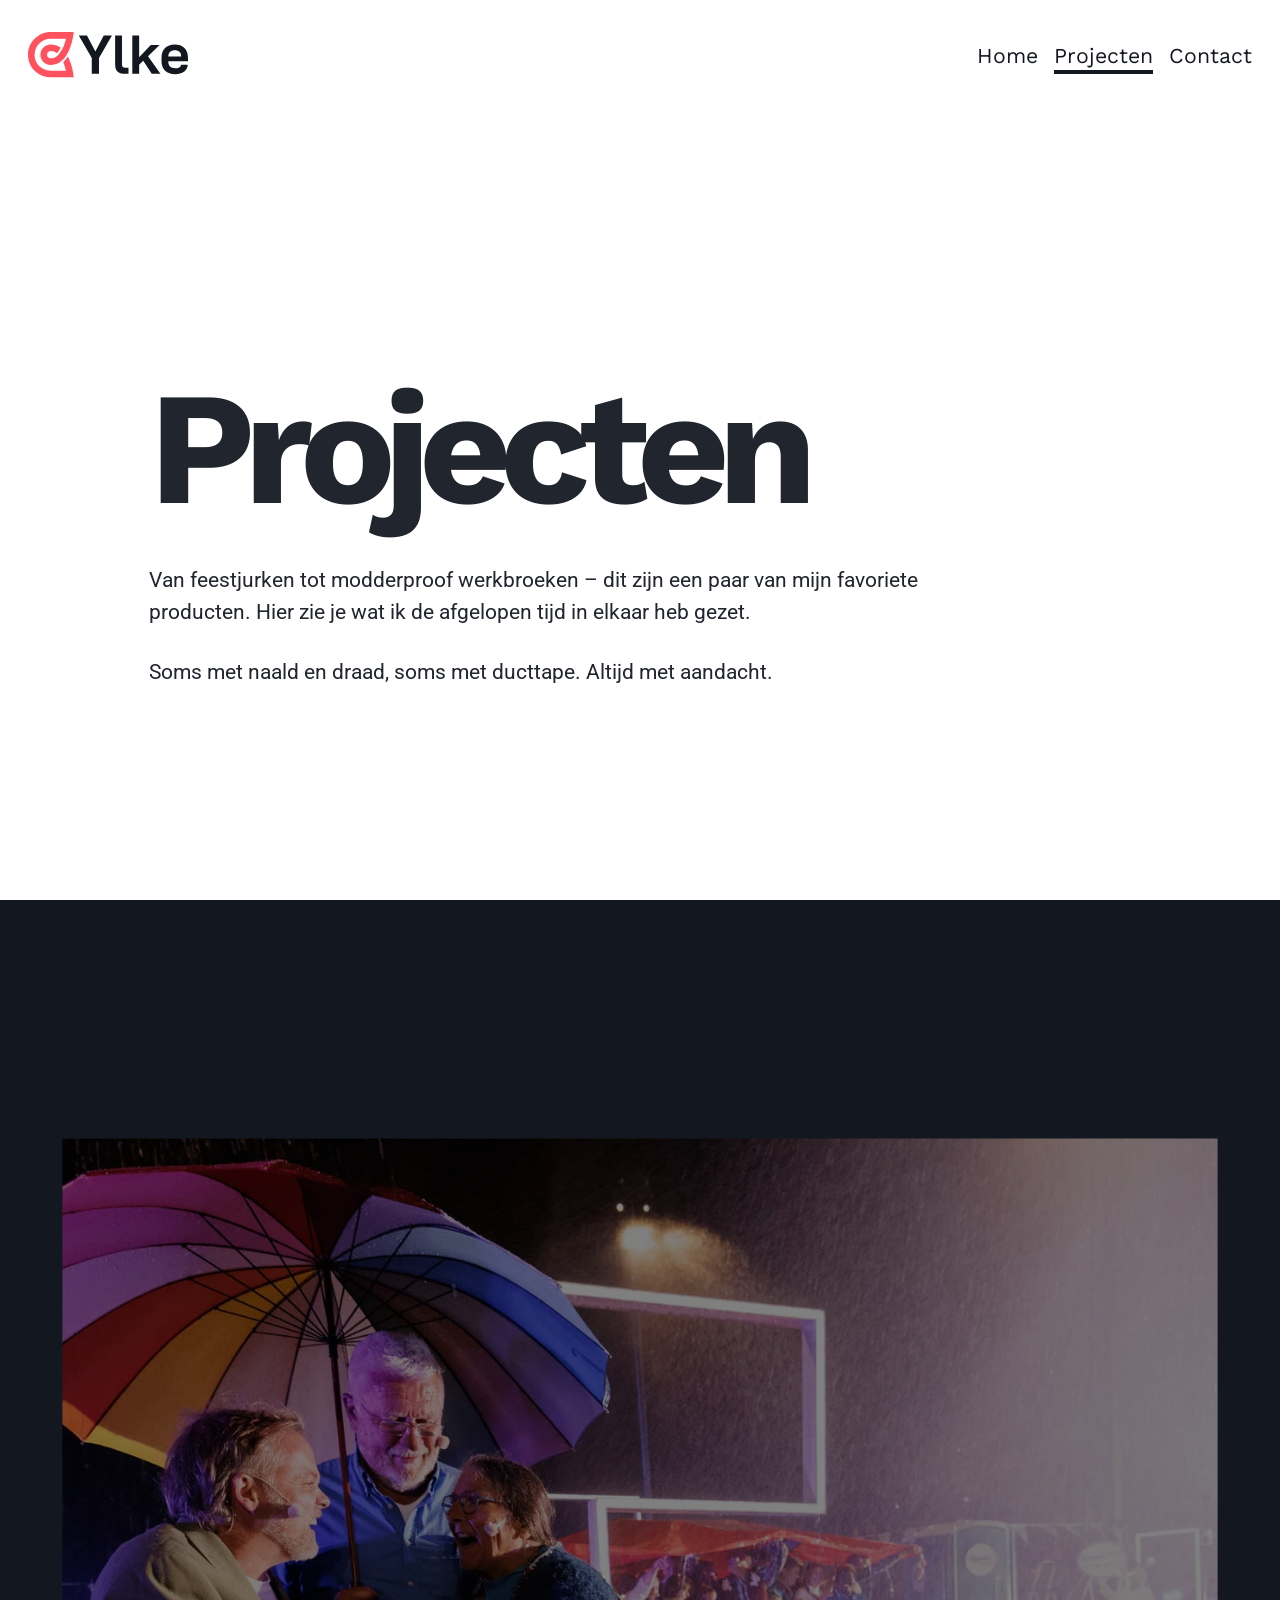
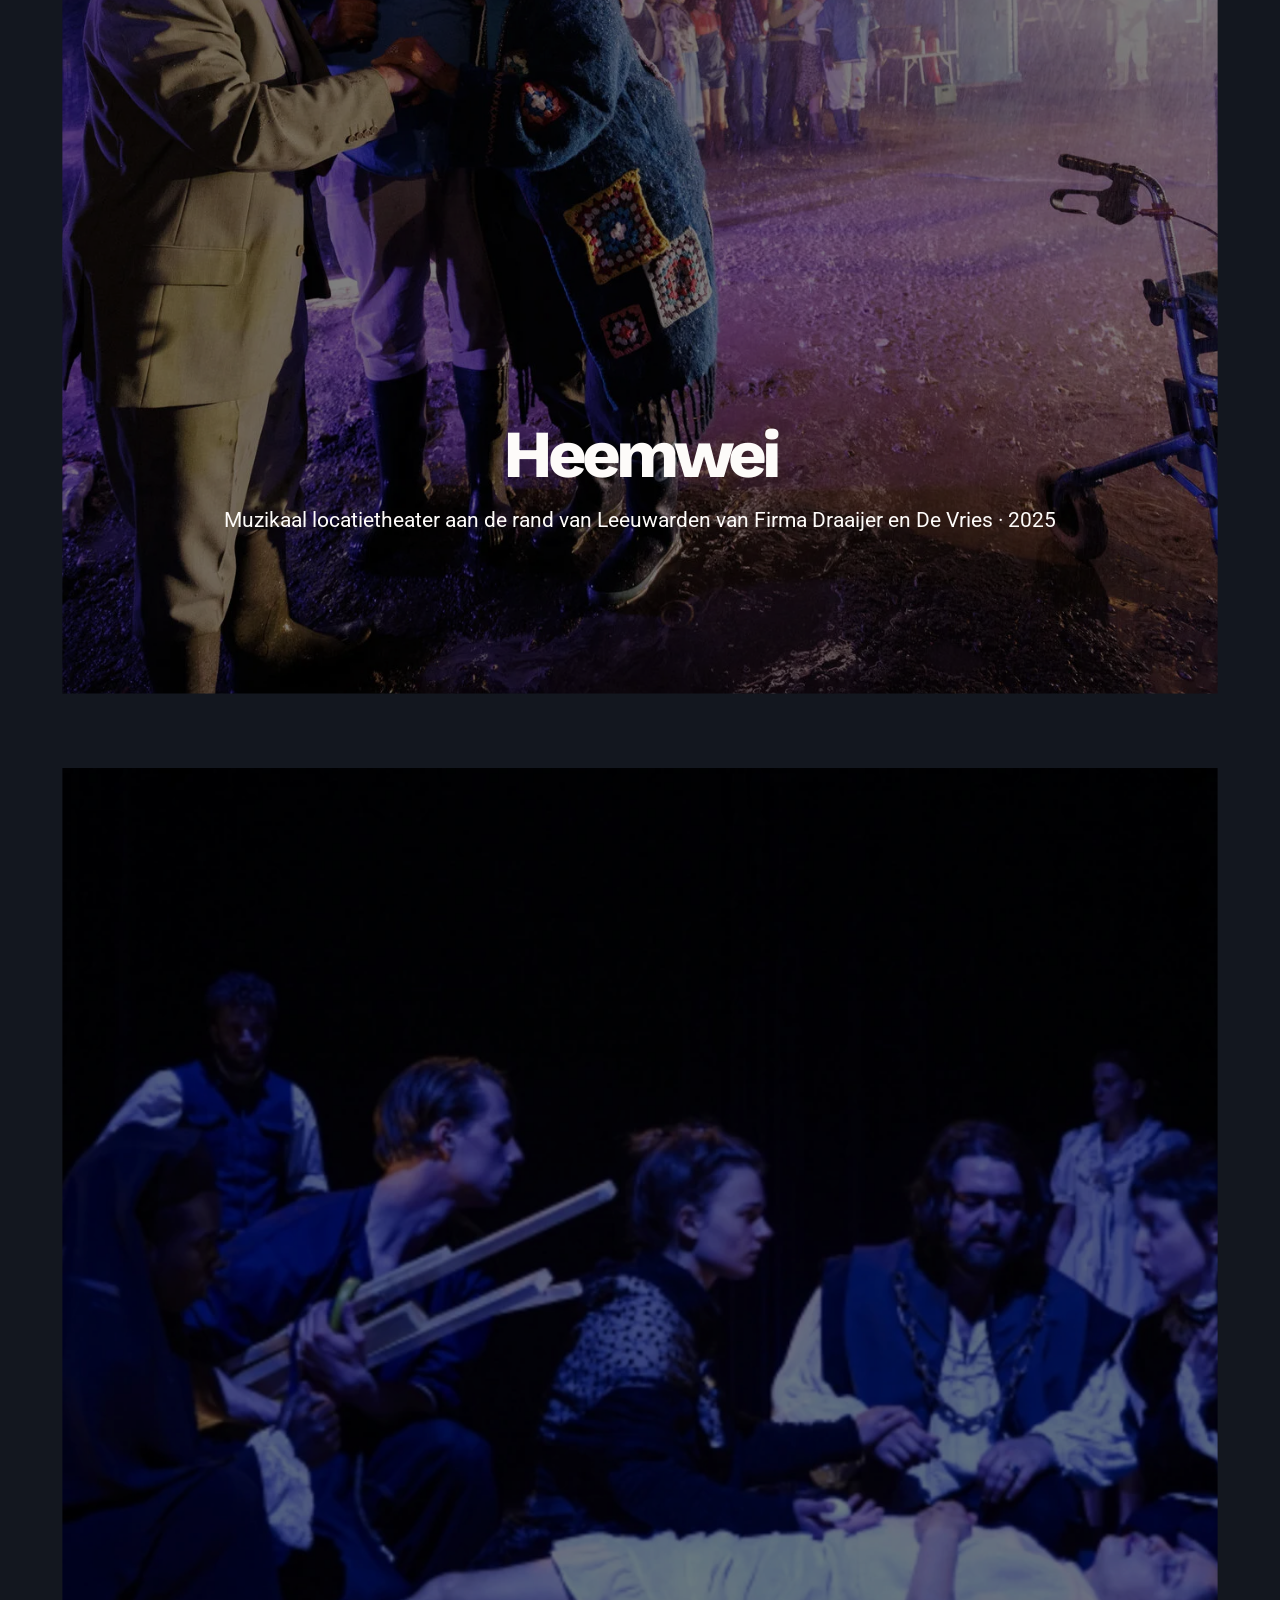
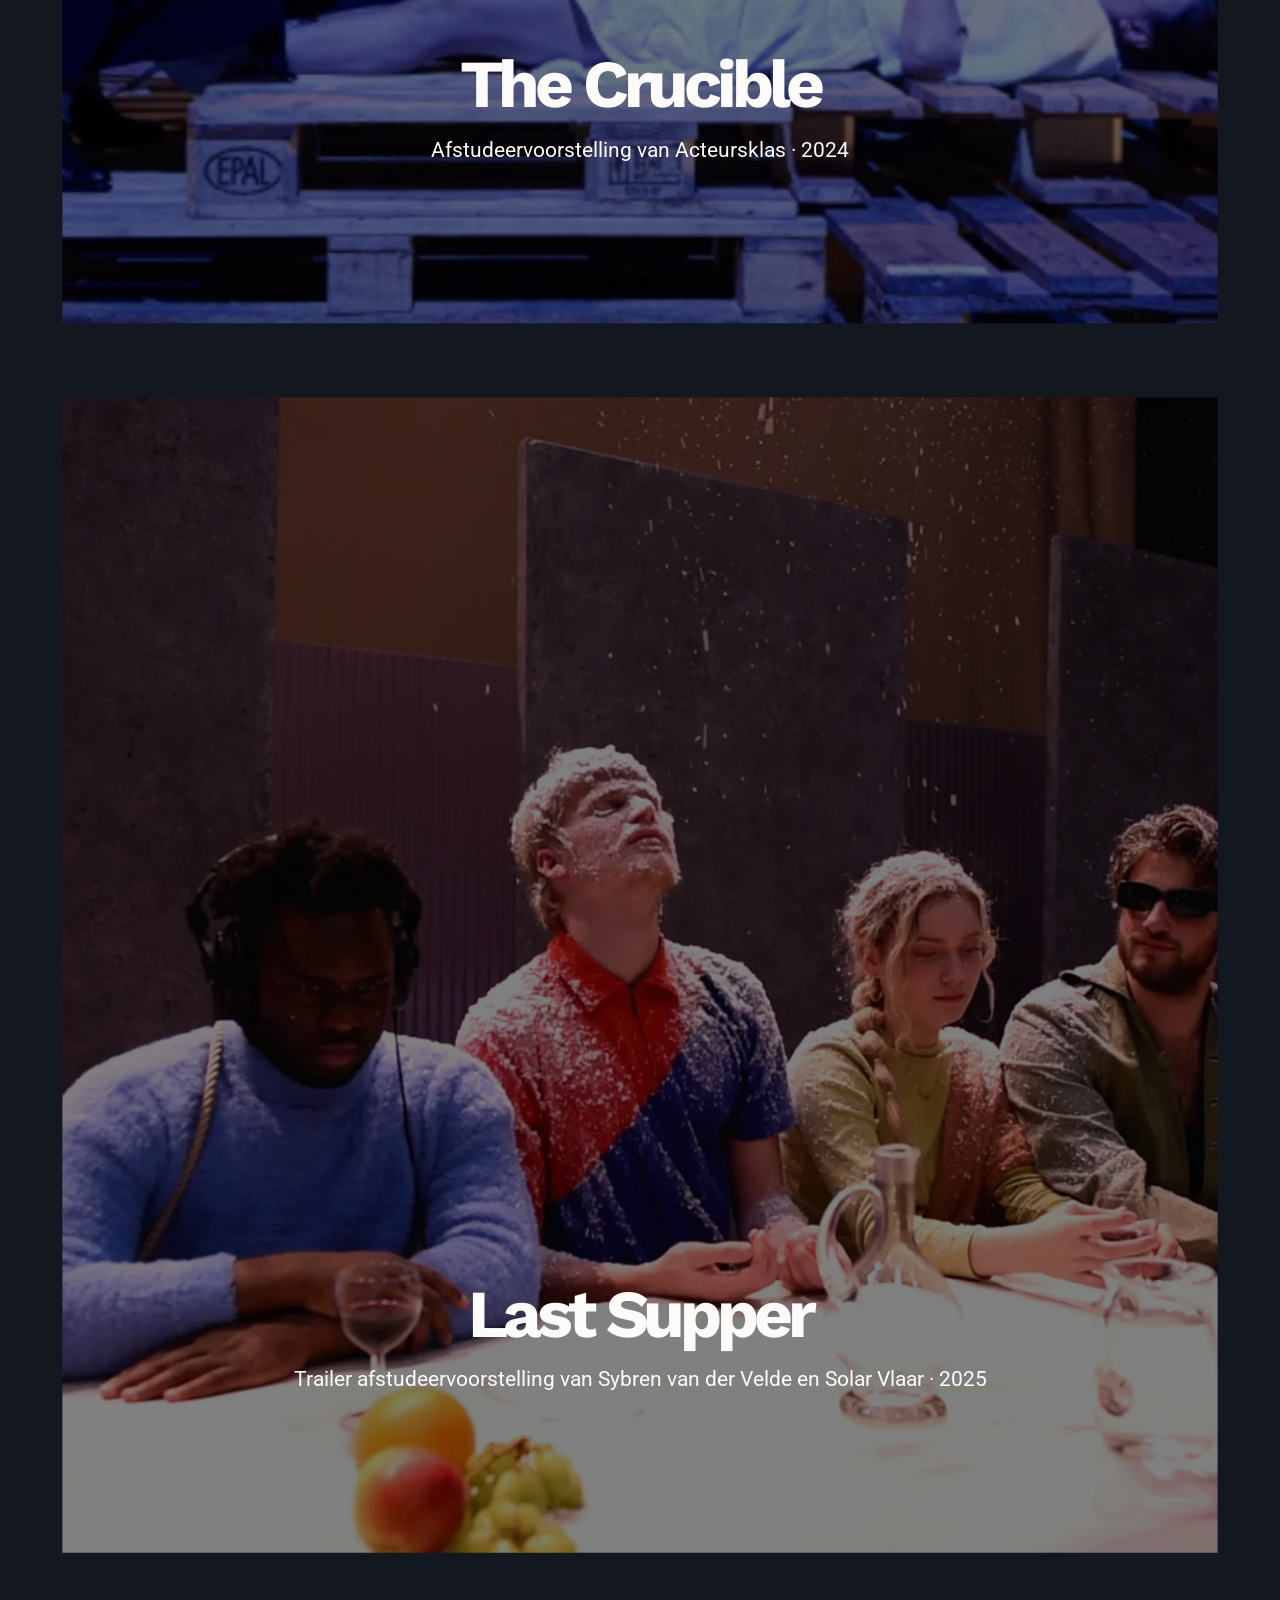
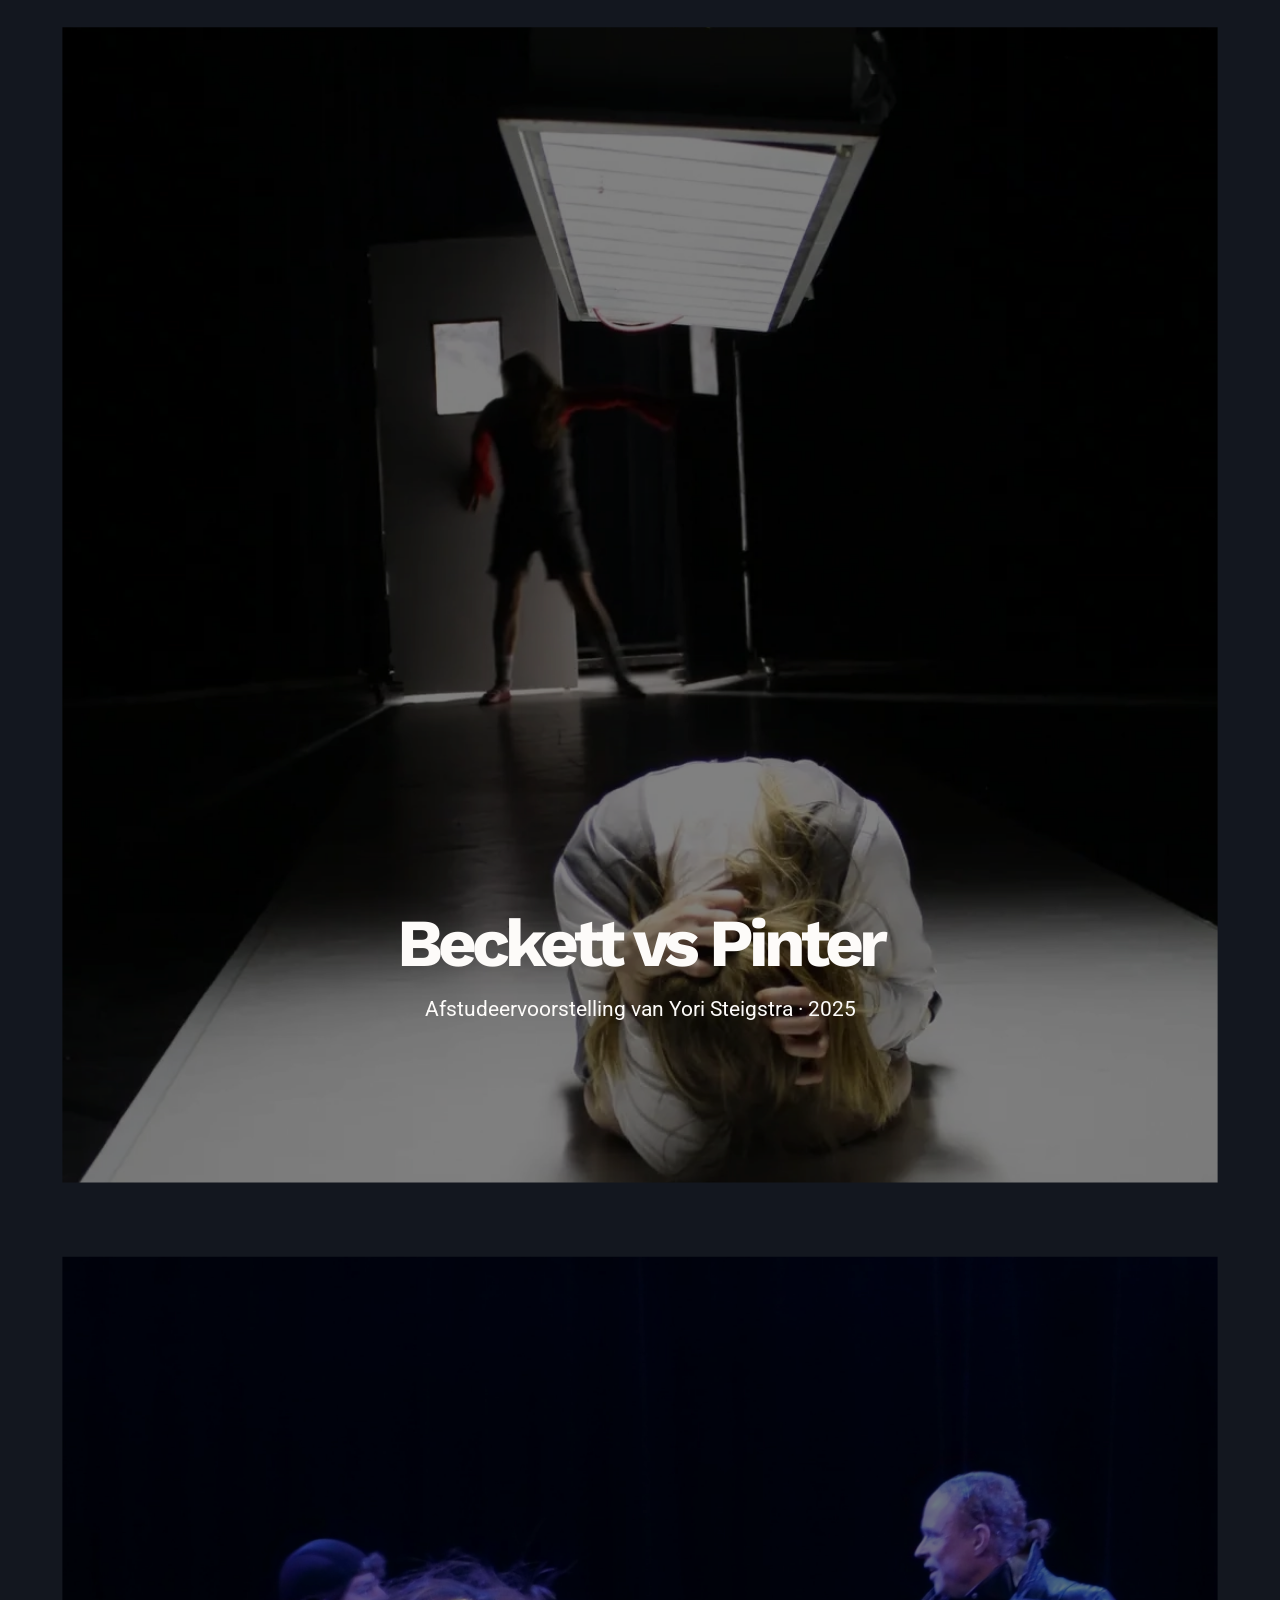
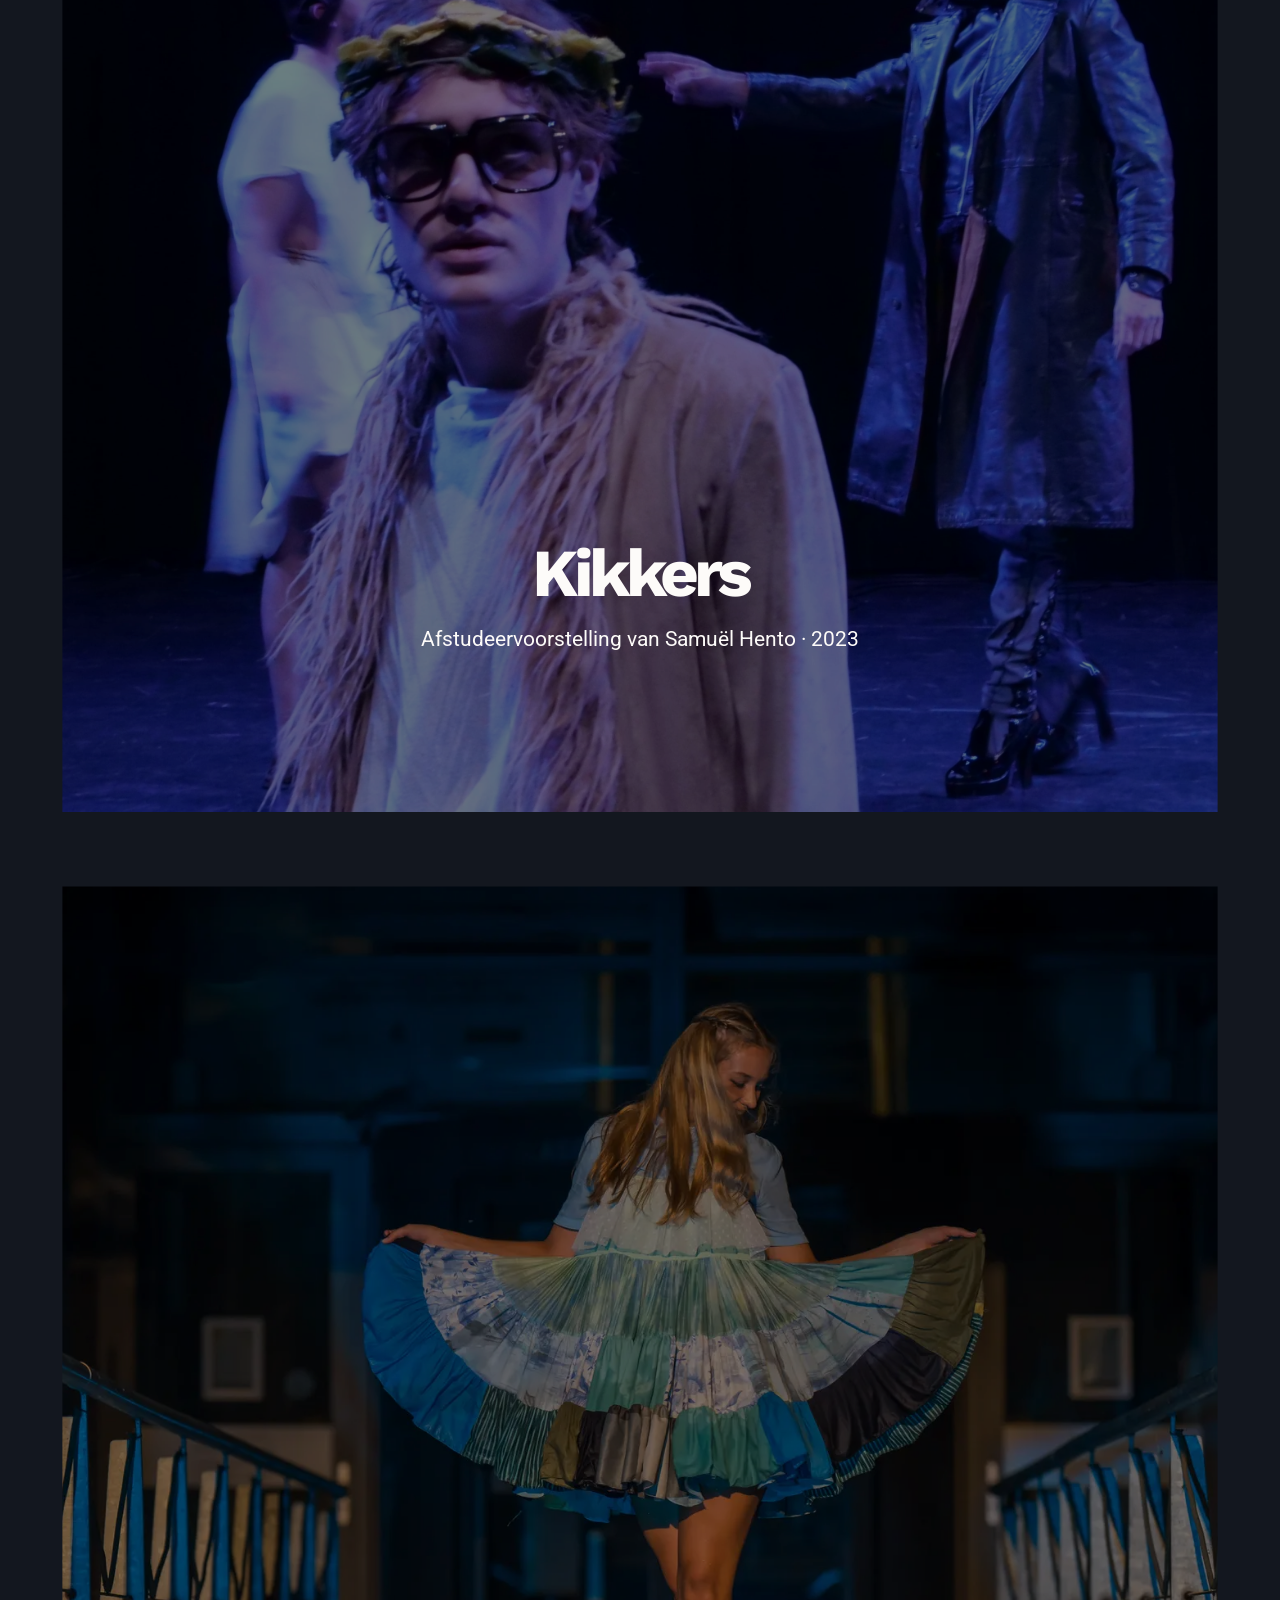
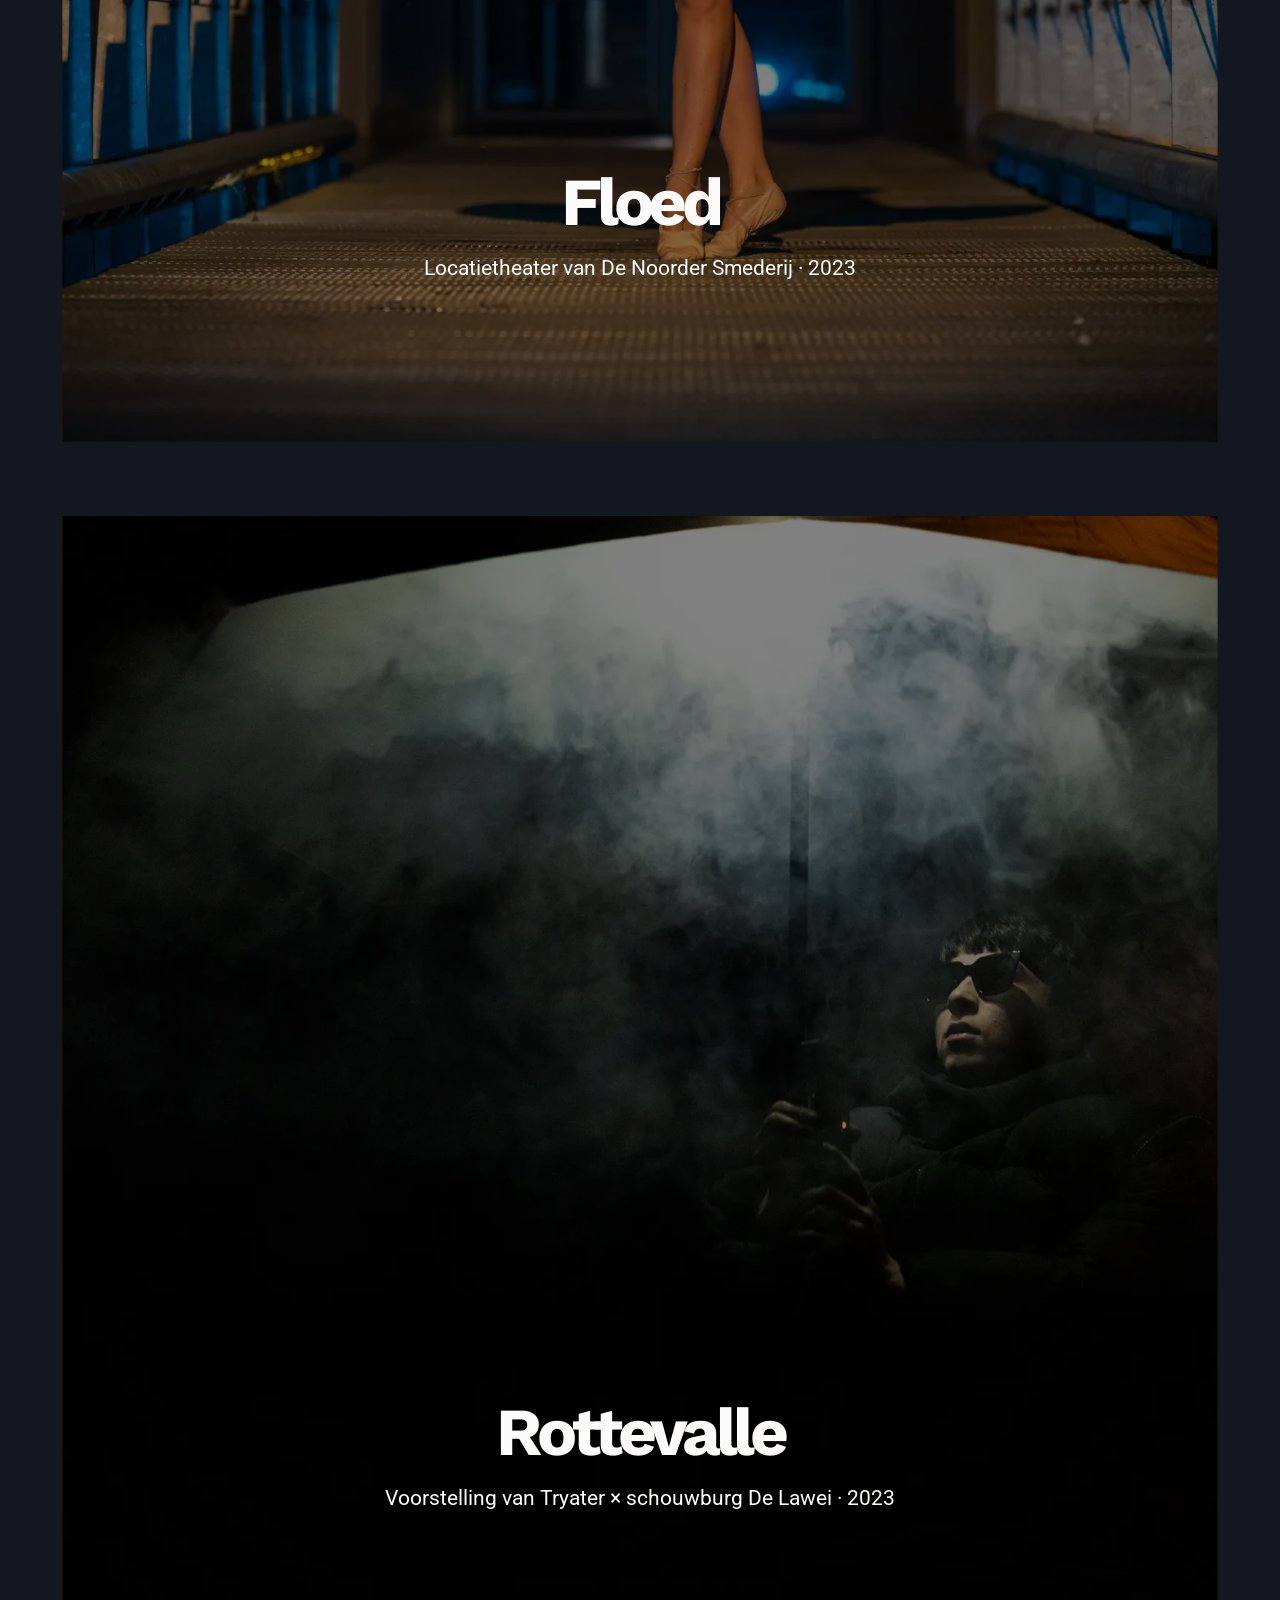
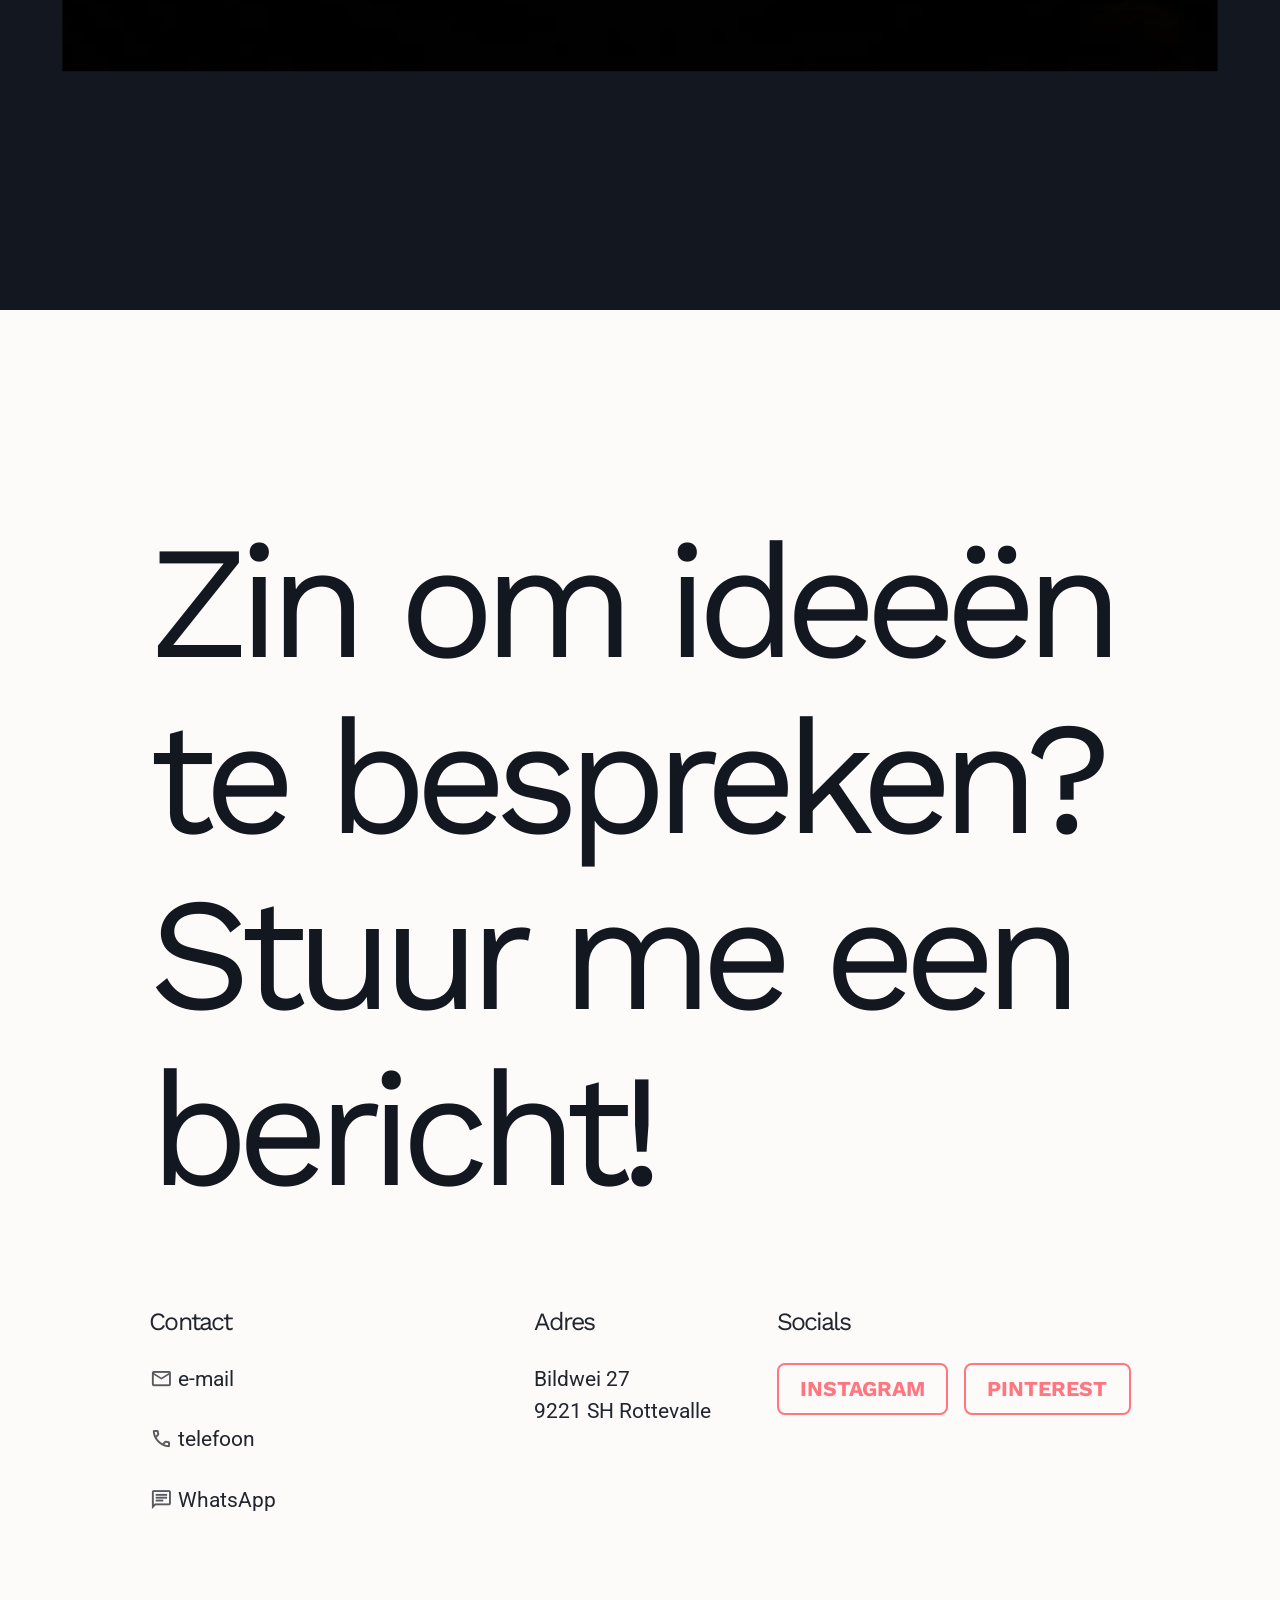
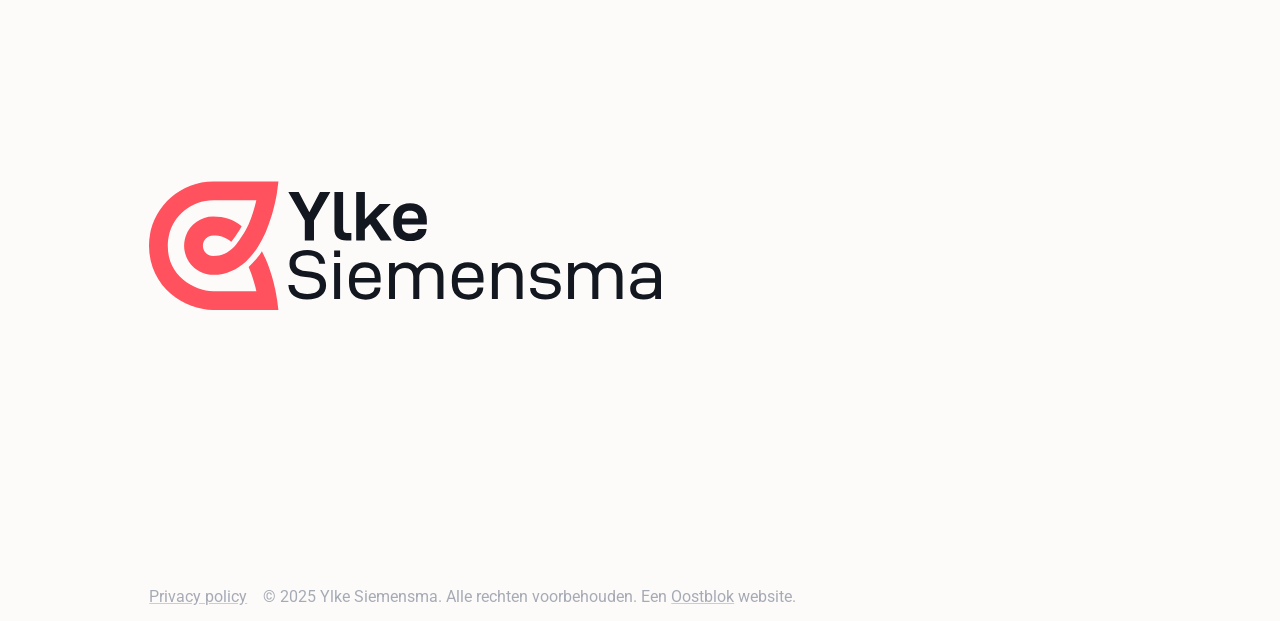
==== commit 47eb1fb6: "Fix image path issue" ====
--- a/werk/index.html
+++ b/werk/index.html
@@ -34,7 +34,7 @@
     
         <link rel="stylesheet" href="/css/werk-landing.css" fetchpriority="high" />
 
-    <link rel="stylesheet" media="print" href="/fonts/fonts.css?1e5d-6e09-8023" onload="this.media='all'" />
+    <link rel="stylesheet" media="print" href="/fonts/fonts.css?0081-e704-581b" onload="this.media='all'" />
 
     
     <link 
@@ -106,7 +106,7 @@
           <a href="/werk/heemwei/">
             <img
               class=""
-              src="poster.webp"
+              src="/images/werk/heemwei/poster.webp"
               alt=""
             />
           </a>
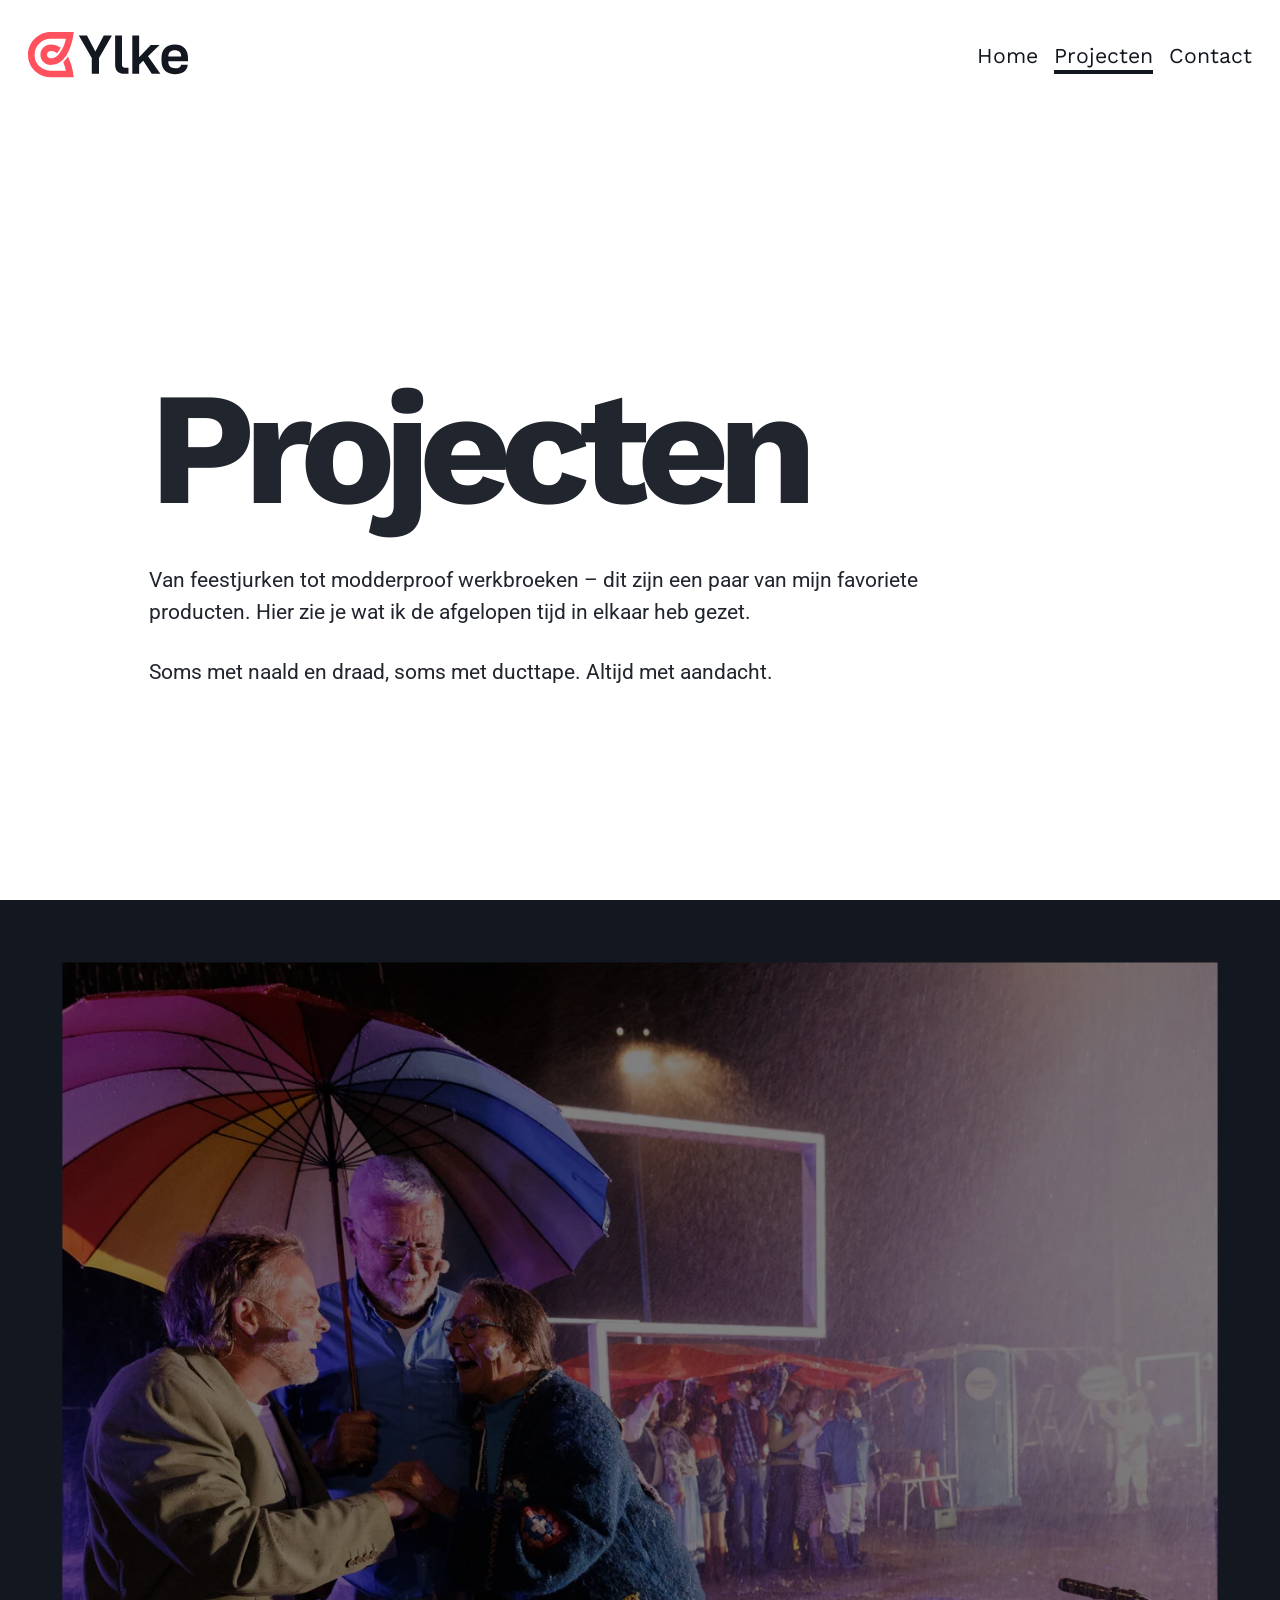
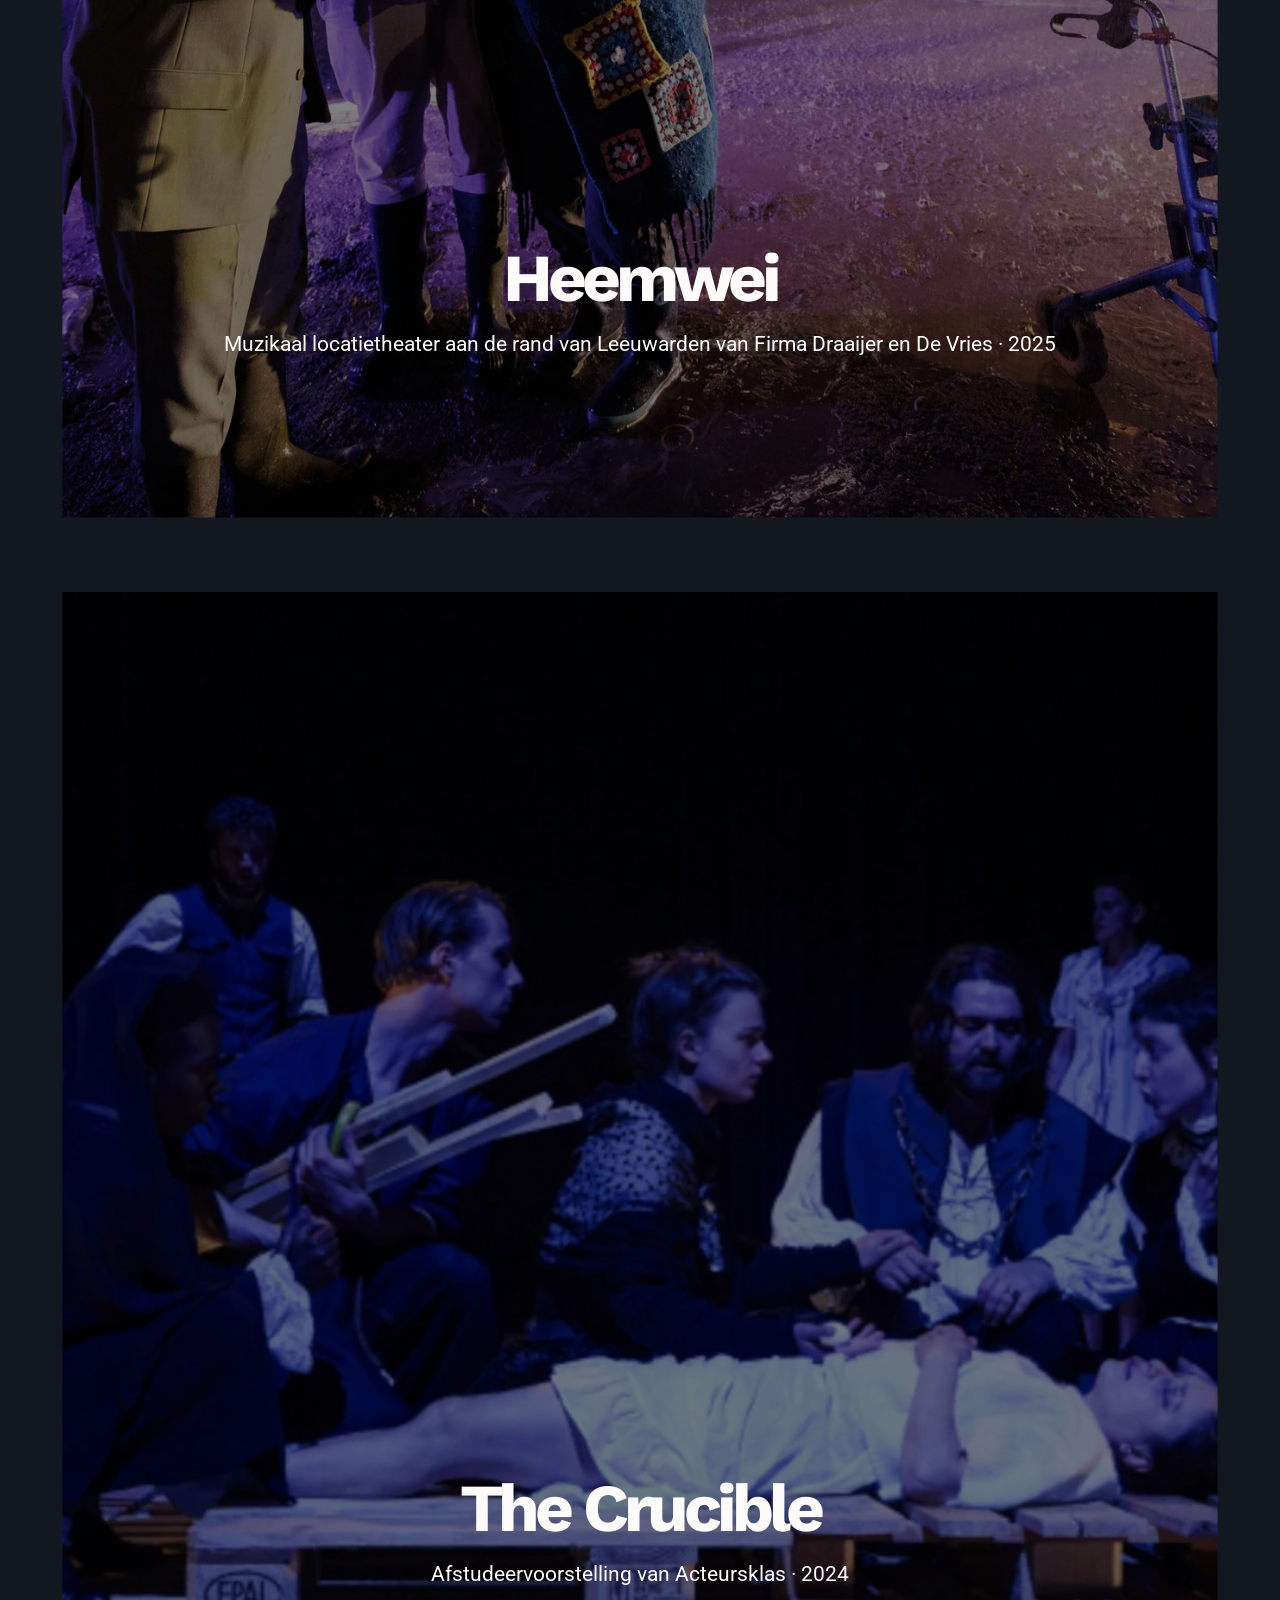
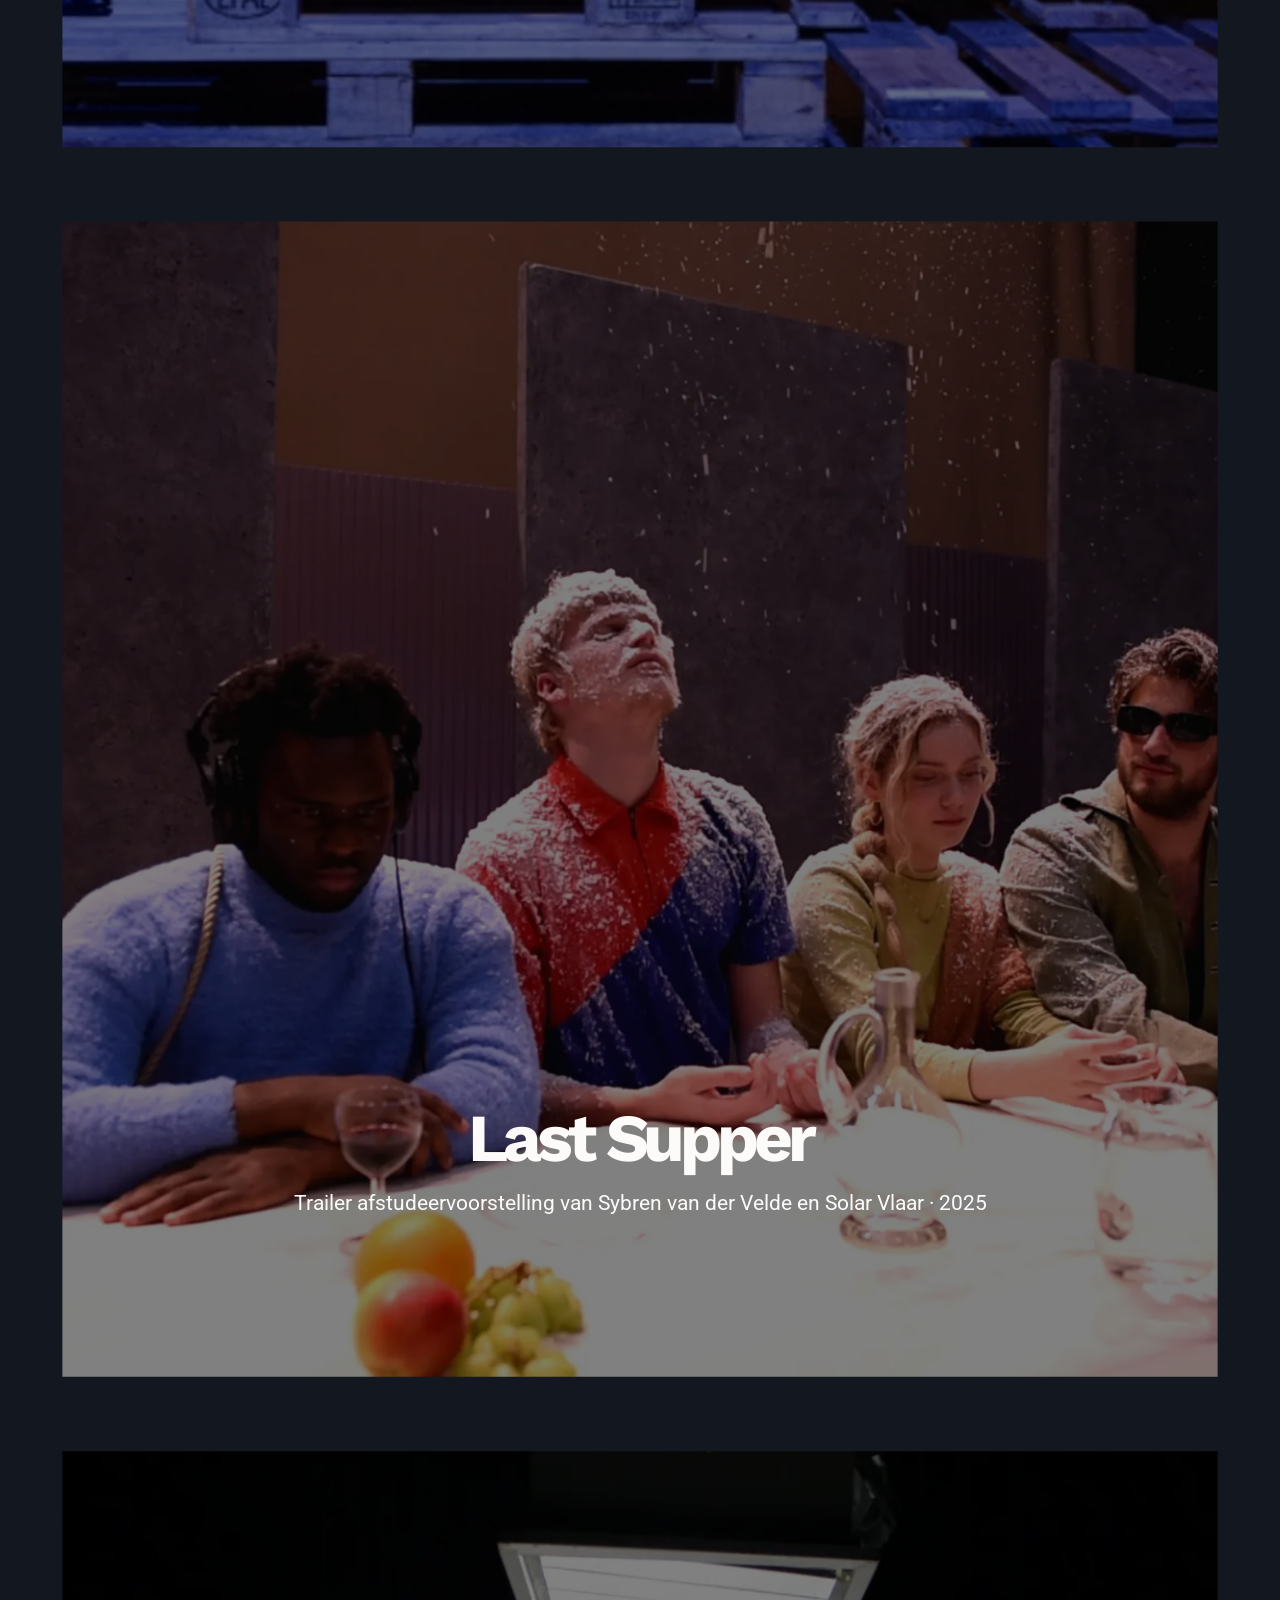
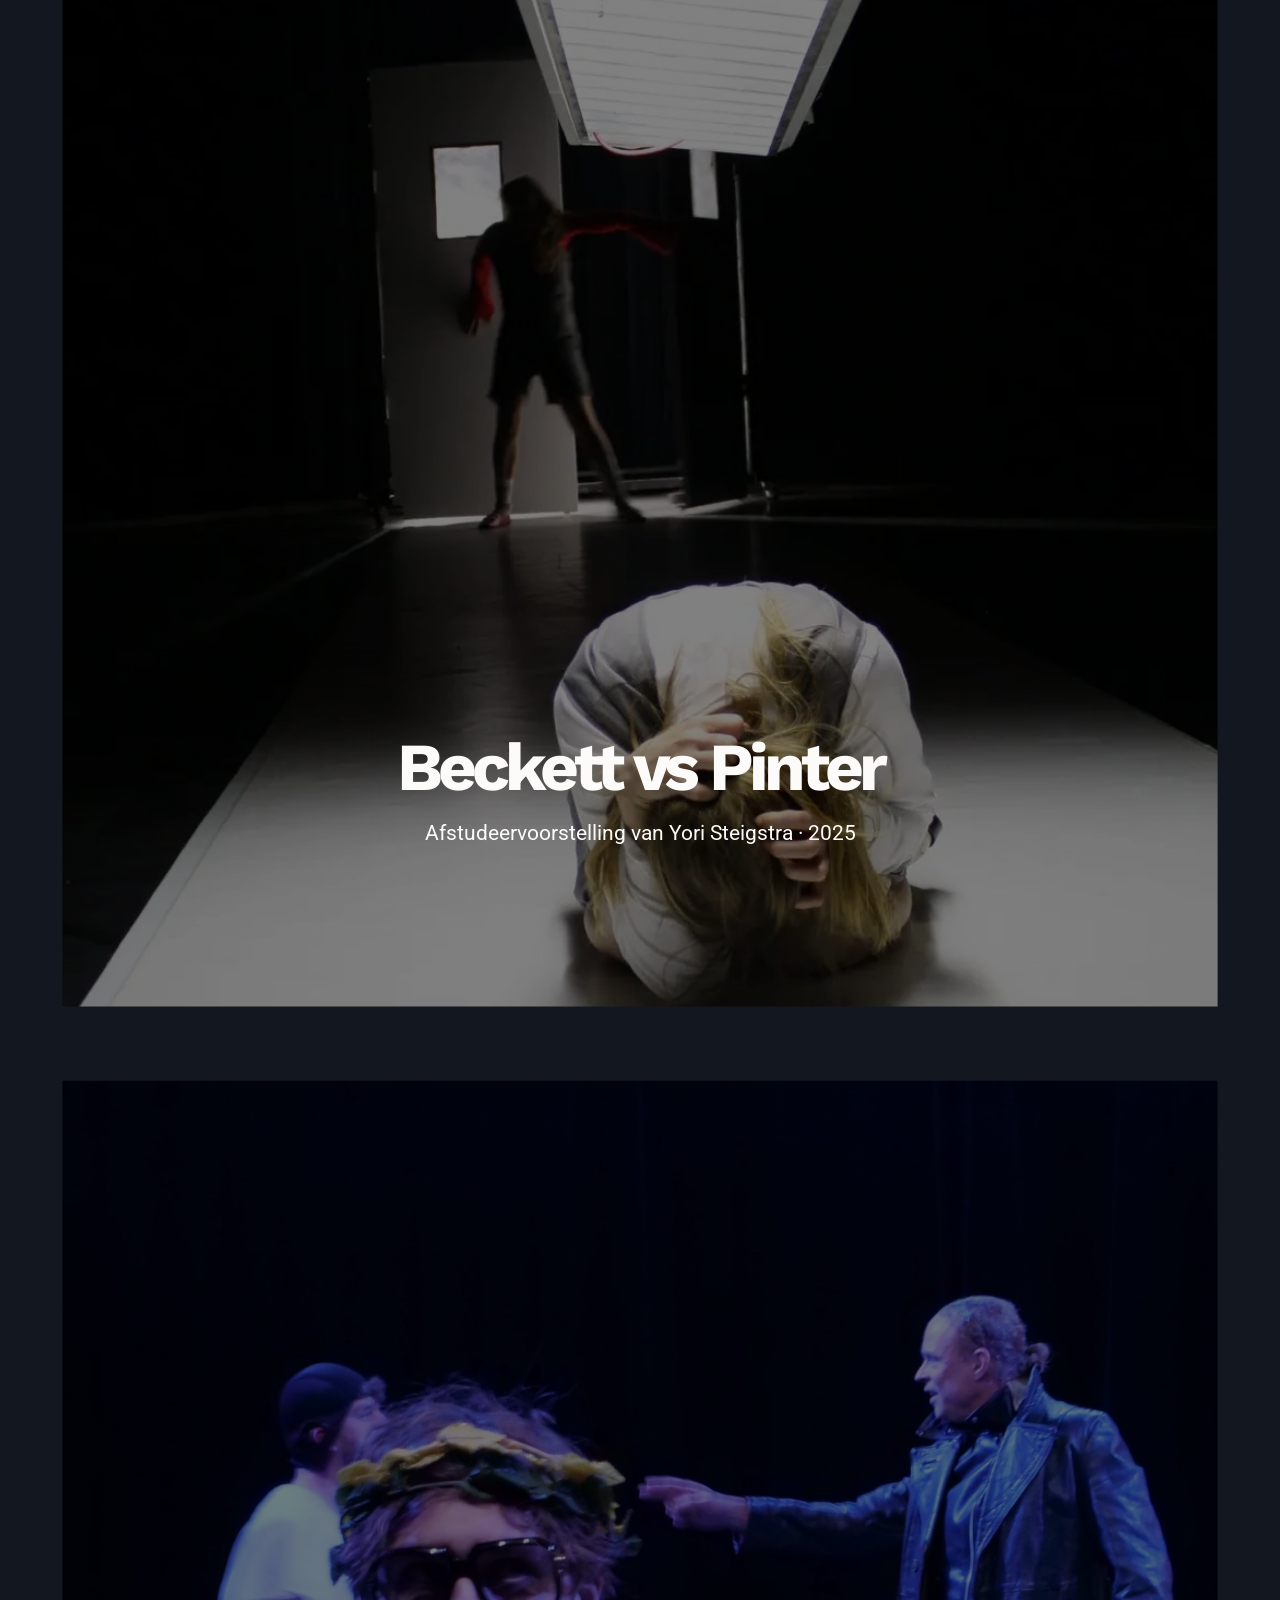
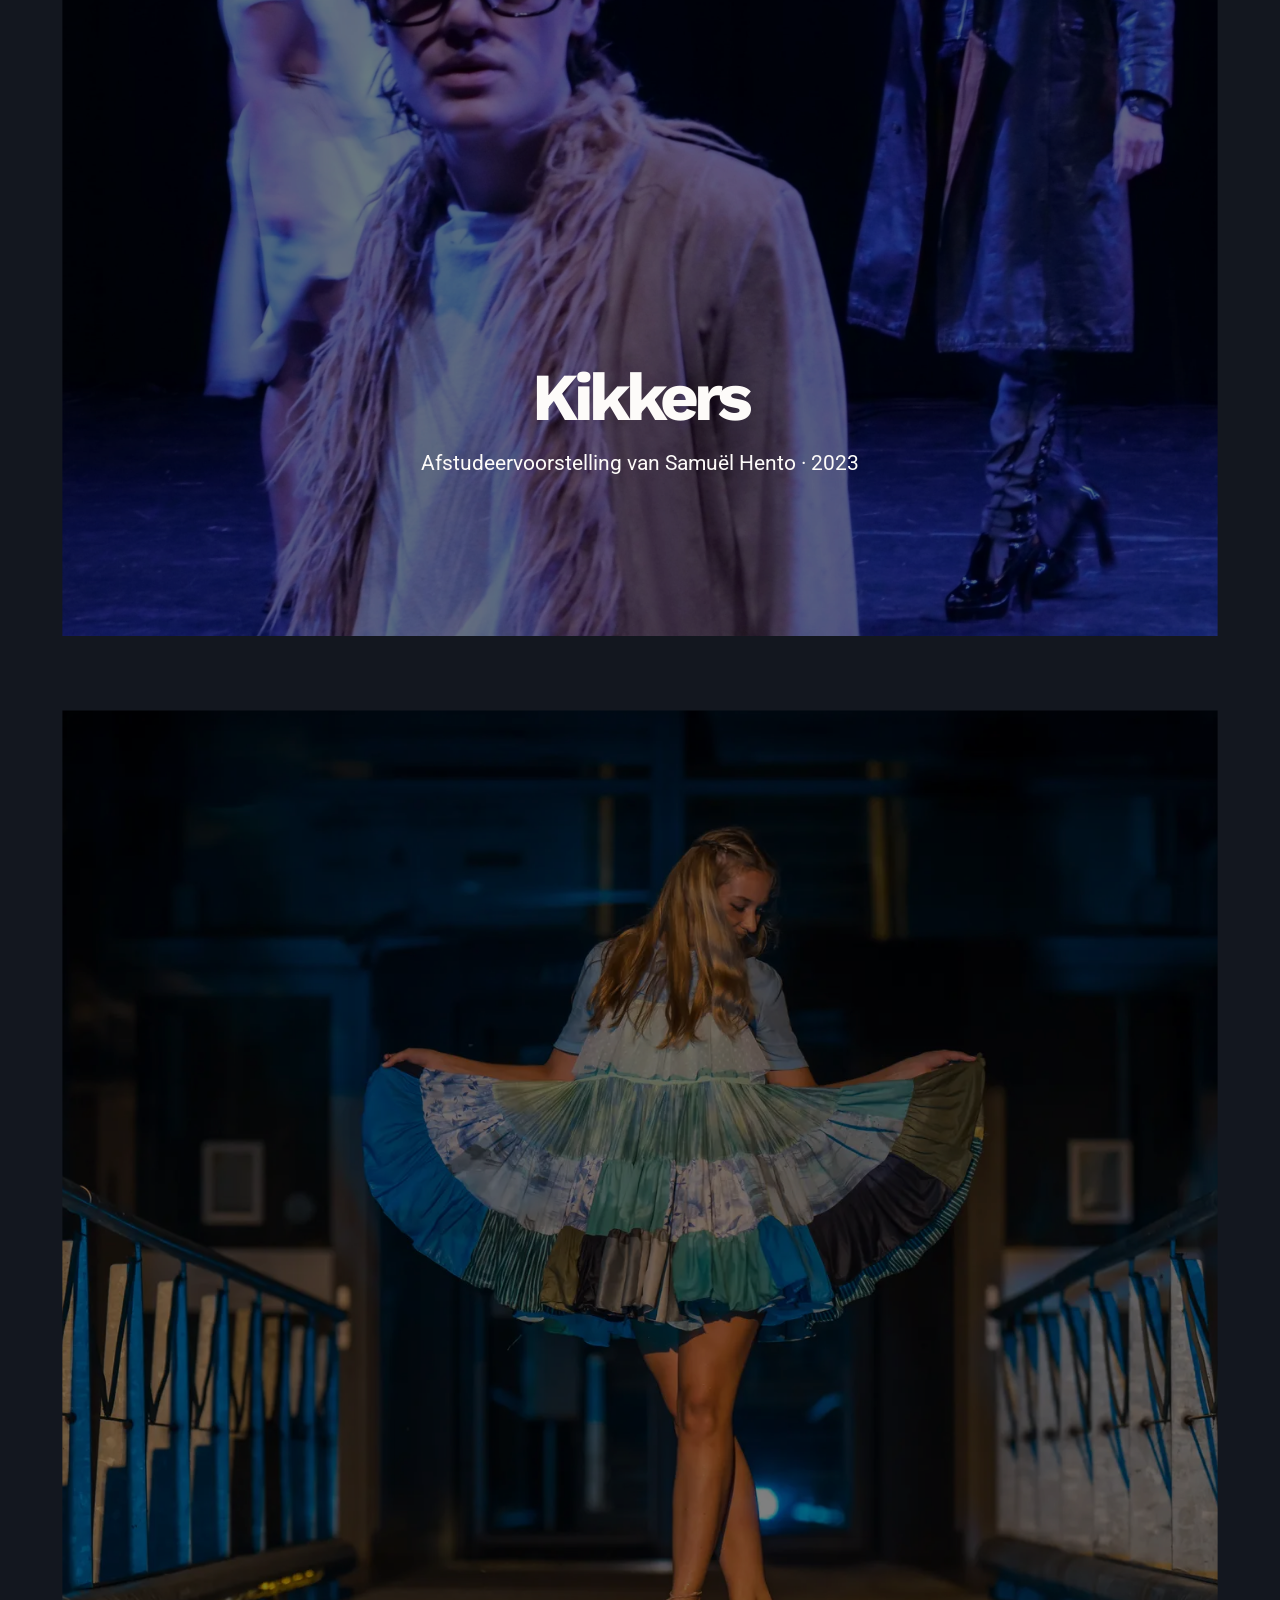
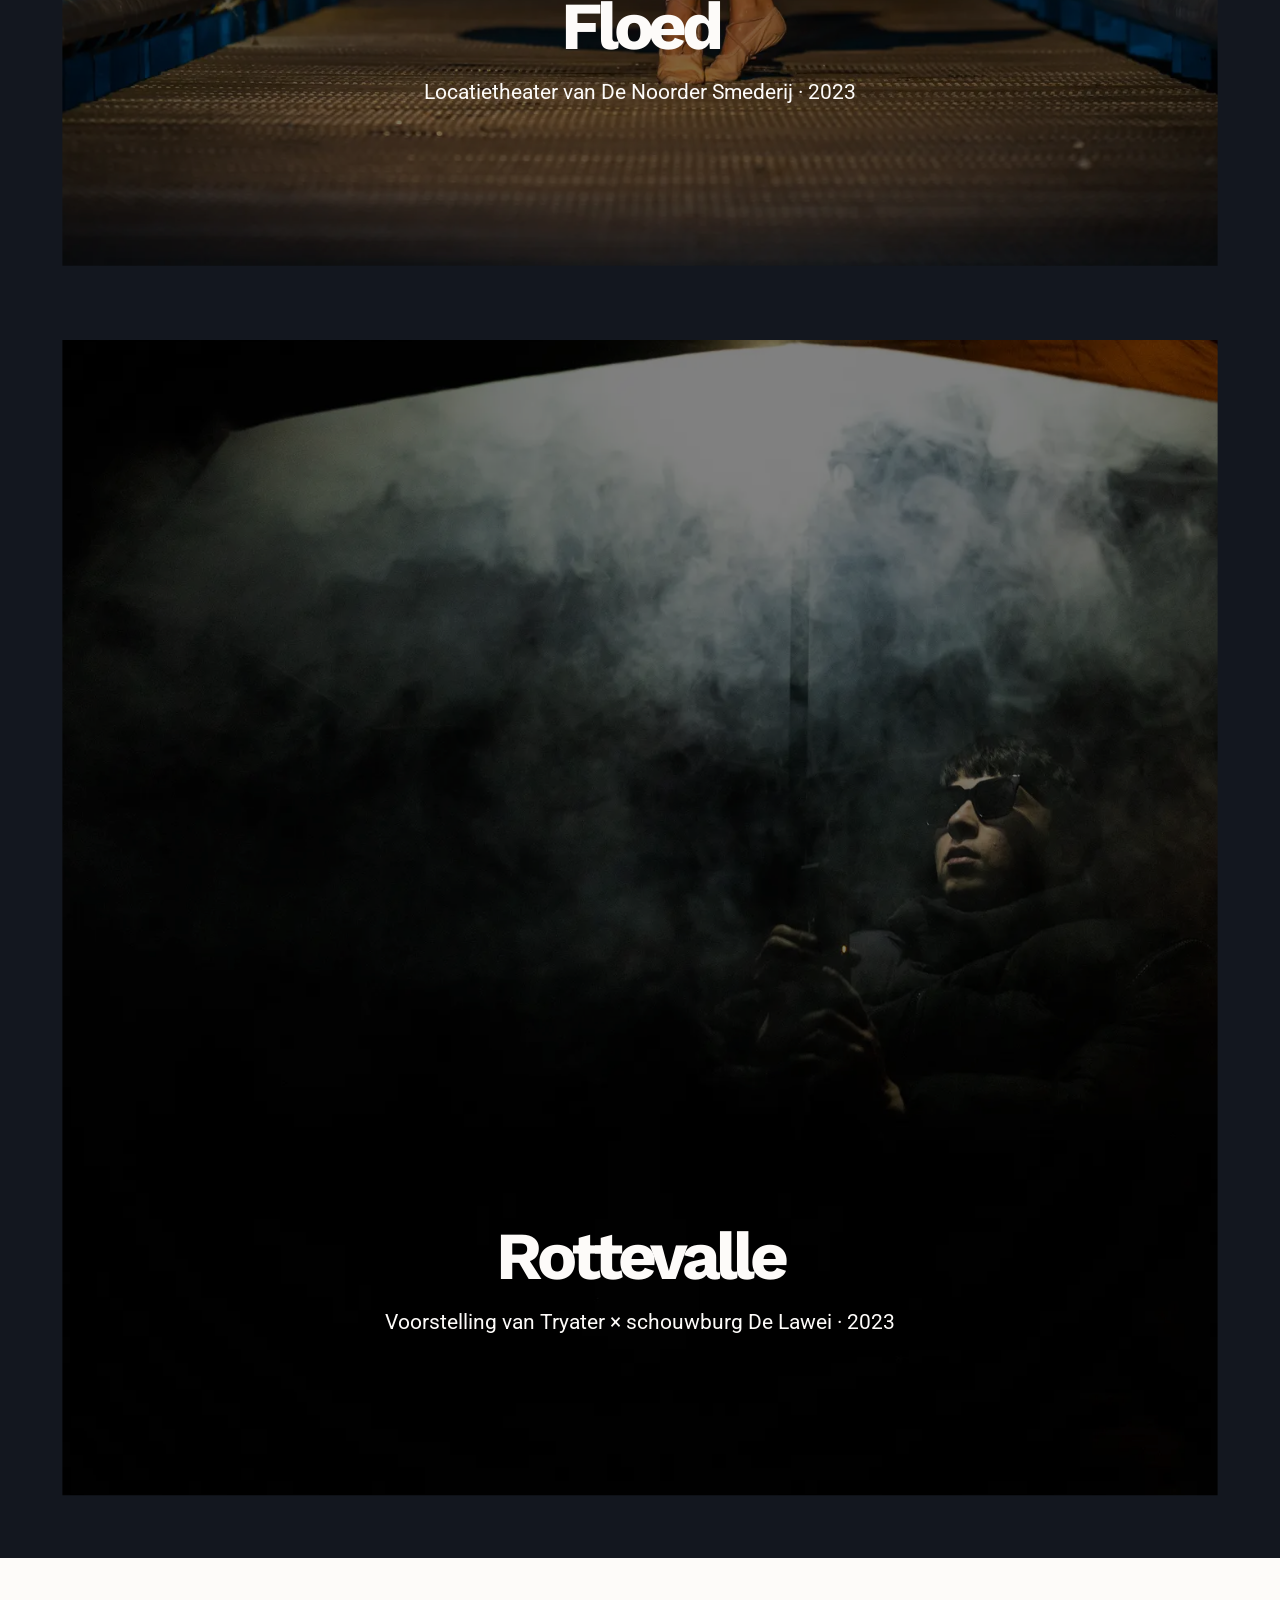
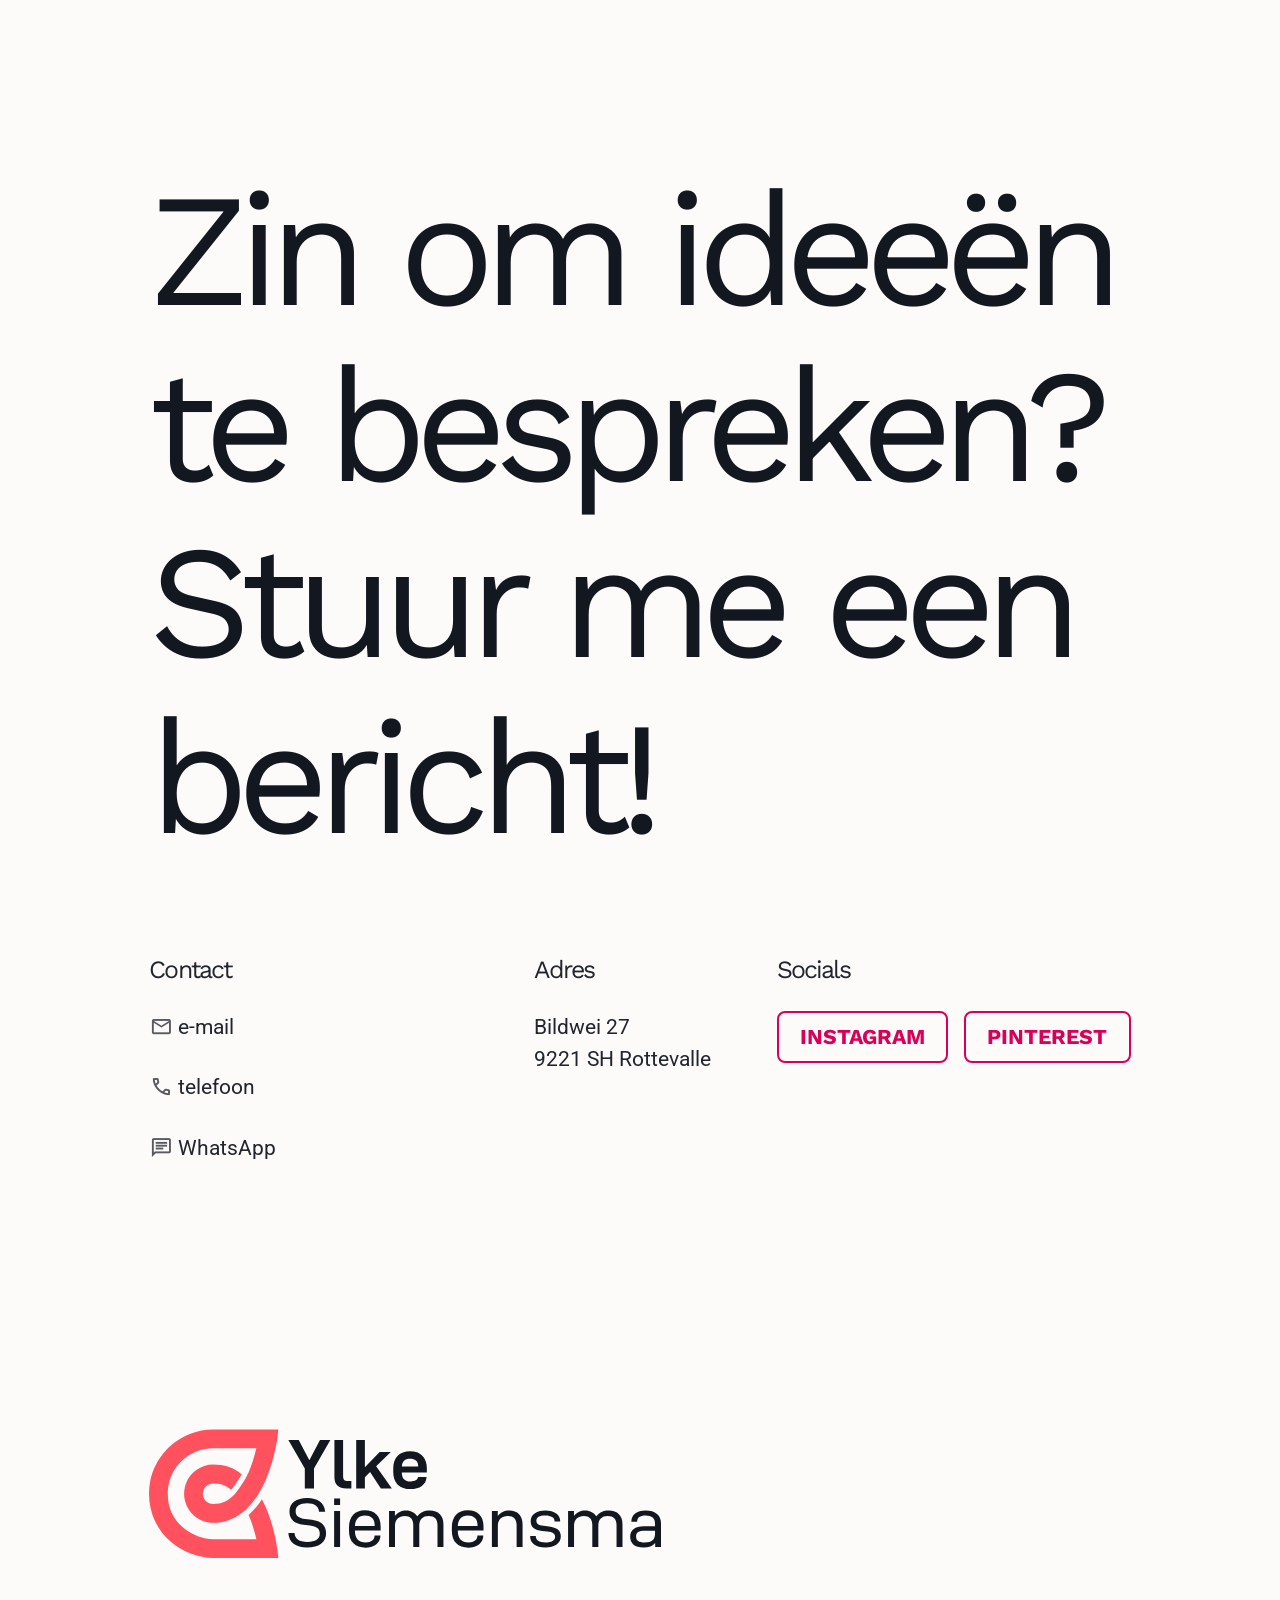
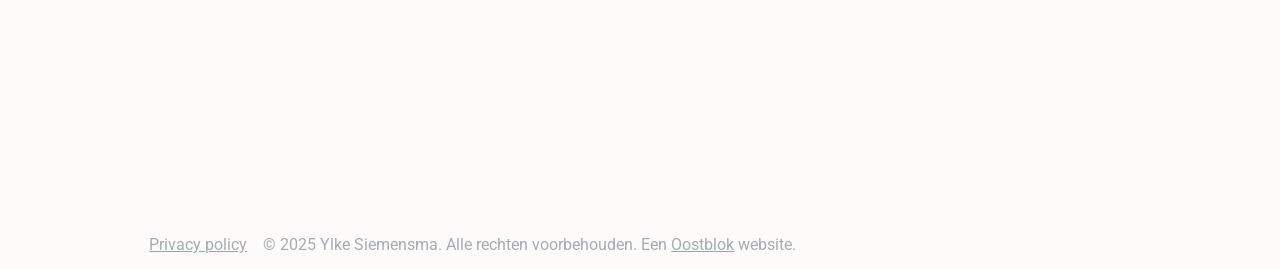
==== commit 0c299854: "Various Pagespeed optimizations" ====
--- a/werk/index.html
+++ b/werk/index.html
@@ -1,77 +1,61 @@
 <!DOCTYPE html>
 <html lang="en">
-  <head>
-    <meta charset="UTF-8"/>
-    <meta name="viewport" content="width=device-width, initial-scale=1.0"/>
-    <meta http-equiv="X-UA-Compatible" content="ie=edge" />
-
-
-
-
-
-
-
-<title>Projecten - Ylke Siemensma</title>
-<link rel="canonical" href="https://ylke.nl/werk/" />
-
-<meta property="og:site_name" content="Ylke Siemensma" />
-<meta property="og:title" content="Projecten - Ylke Siemensma" />
-<meta property="og:type" content="website" />
-<meta property="og:url" content="https://ylke.nl/werk/" />
-
+  <head>  <title>Projecten - Ylke Siemensma</title>
+  <meta charset="UTF-8"/>
+  <meta name="viewport" content="width=device-width, initial-scale=1.0"/>
+  <meta http-equiv="X-UA-Compatible" content="ie=edge" />
+  <link rel="canonical" href="https://ylke.nl/werk/" />
+  <meta property="og:site_name" content="Ylke Siemensma" />
+  <meta property="og:title" content="Projecten - Ylke Siemensma" />
+  <meta property="og:type" content="website" />
+  <meta property="og:url" content="https://ylke.nl/werk/" />
   <meta name="twitter:card" content="summary_large_image" />
-  <meta property="og:image" content="https://ylke.nl/images/meta/social-share.png" />
-  <meta name="twitter:image" content="https://ylke.nl/images/meta/social-share.png" />
+  <meta property="og:image" content="https://ylke.nl/images/meta/social-share.webp" />
+  <meta name="twitter:image" content="https://ylke.nl/images/meta/social-share.webp" />
   <meta property="og:image:alt" content="Page image for Ylke Siemensma" />
   <meta name="twitter:image:alt" content="Page image for Ylke Siemensma" />
-
-<meta name="description" content="Geselecteerde werken" />
-<meta name="twitter:description" content="Geselecteerde werken" />
-<meta property="og:description" content="Geselecteerde werken" />
-
-<link rel="icon" href="/images/meta/favicon.svg" type="image/svg+xml" />    <link rel="stylesheet" href="/css/style.css" />
-
-    
-        <link rel="stylesheet" href="/css/werk-landing.css" fetchpriority="high" />
-
-    <link rel="stylesheet" media="print" href="/fonts/fonts.css?0081-e704-581b" onload="this.media='all'" />
-
-    
-    <link 
-      rel="stylesheet" 
-      href="https://fonts.googleapis.com/css2?family=Material+Symbols+Outlined:opsz,wght,FILL,GRAD@20..48,100..700,1,0" />
+  <meta name="description" content="Geselecteerde werken" />
+  <meta name="twitter:description" content="Geselecteerde werken" />
+  <meta property="og:description" content="Geselecteerde werken" />
+  <link rel="icon" href="/images/meta/favicon.svg" type="image/svg+xml" />
+  <link rel="icon" href="http://localhost:8080/images/meta/favicon-local.svg" type="image/svg+xml" />  <link rel="stylesheet" href="/css/style.css" rel="preconnect" />
+  
+  <link rel="stylesheet" href="/css/werk-landing.css" fetchpriority="high" />
+  <link rel="stylesheet" media="print" href="/fonts/fonts.css?0b51-9987-ac4e" onload="this.media='all'" />
+  
+  <link rel="stylesheet" rel="preconnect" href="https://fonts.googleapis.com/css2?family=Material+Symbols+Outlined:opsz,wght,FILL,GRAD@20..48,100..700,1,0" />
   </head>
   <body class="font-base">
     <div class="site-wrap">
-<a class="[ skip-link ] [ button ]" href="#main-content">Skip to content</a>
-<header role="banner" class="site-head">
-  <div style="padding-inline: var(--flow-space, 2rem)">
-    <div class="inner">
-      <a href="/" aria-label="Ylke Siemensma - home" class="brand">
-<svg aria-hidden="true" focusable="false" width="480" height="138" style="max-width: 100%" viewBox="0 0 480.00002 138.00001" version="1.1" id="svg5" inkscape:version="1.4.2 (ebf0e940d0, 2025-05-08)" sodipodi:docname="brand.svg" xmlns:inkscape="http://www.inkscape.org/namespaces/inkscape" xmlns:sodipodi="http://sodipodi.sourceforge.net/DTD/sodipodi-0.dtd" xmlns="http://www.w3.org/2000/svg" xmlns:svg="http://www.w3.org/2000/svg">
-  <g inkscape:label="#logo" inkscape:groupmode="layer" id="logo">
-    <path id="icon" style="paint-order:stroke fill markers" d="m 68.061689,57.126076 c -5.989579,0.004 -10.935859,4.740114 -10.935859,10.931948 0,6.155023 4.777495,10.931987 10.932494,10.931987 9.017102,0 15.840353,-3.37277 21.998484,-9.530917 1.676619,-1.676619 11.151262,-14.037275 15.448642,-23.966115 4.01903,-9.285695 6.63431,-18.608201 8.25826,-25.591491 h -45.705378 -1.3e-4 c -26.714471,0 -48.156947,21.441974 -48.156947,48.156536 0,16.26855 6.671646,27.728662 16.147473,35.839806 9.475823,8.11111 22.060418,12.31677 32.009474,12.31677 h 45.754168 c -1.59539,-6.98313 -4.17678,-16.311807 -8.17974,-25.609483 4.69472,-4.55942 9.81913,-9.777325 14.02314,-16.790032 1.56499,2.961207 2.97831,5.95195 4.25634,8.920433 9.16792,21.294292 11.79063,42.150732 11.79063,42.150732 l 1.45546,11.2298 h -69.099868 c -15.188269,0 -31.657567,-5.72037 -44.951008,-17.09935 -13.2934448,-11.37894 -23.107324,-28.972683 -23.107324,-50.958676 0,-37.469849 30.588614,-68.058024 68.058332,-68.058024 h 69.151468 l -1.51323,11.27412 c 0,0 -2.71766,20.845644 -11.92749,42.124361 -2.10341,4.859838 -4.56979,9.777246 -7.46294,14.528312 -4.20401,7.012707 -8.76968,12.217367 -13.4644,16.776826 -8.902557,8.233519 -20.768729,14.187841 -34.783538,14.187841 -16.910983,0 -30.833887,-13.922414 -30.833887,-30.833436 0,-17.041225 14.051066,-30.824857 30.828276,-30.833437 h 0.0028 0.0028 c 11.322935,0 20.48424,3.073617 29.41067,9.616362 l 0.632437,0.463557 c -3.818531,7.611528 -8.402026,13.811586 -10.904915,16.575769 -5.592899,-4.687606 -11.18316,-6.753369 -19.13484,-6.754199 z" sodipodi:nodetypes="cssssccsssscccsccssssccsccssscsscccc" />
-    <path id="wordmark" style="paint-order:fill markers stroke" d="m 213.02891,77.904424 38.75392,-67.334615 h -24.511 l -25.17349,48.048633 -25.17348,-48.048633 h -24.51103 l 38.91954,67.500838 v 47.217363 h 21.69554 z m 55.31546,40.566996 c 4.63719,4.65522 11.92426,6.81659 21.69557,6.81659 h 11.42742 v -17.78962 h -7.78388 c -4.4716,0 -7.61829,-0.83131 -9.27447,-2.4939 -1.65613,-1.66258 -2.4842,-4.65522 -2.4842,-8.97792 v -85.456761 h -20.53629 v 86.786819 c 0,9.476712 2.31861,16.459562 6.95585,21.114792 z m 77.34205,-31.921598 25.50471,38.738188 h 26.00159 l -37.09779,-52.703858 34.61353,-33.750439 h -26.3328 l -34.94476,36.576817 v -64.840721 h -20.53629 v 114.718201 h 20.53629 v -26.767586 z m 75.189,-12.968137 c 0.66248,-12.303087 7.12148,-18.620933 19.37696,-18.620933 5.79652,0 10.43379,1.496321 13.91166,4.489001 3.47794,2.992641 5.29967,7.31534 5.29967,12.968136 v 1.163796 h -30.93153 z m 7.65676,14.131972 h 51.46782 v -9.975495 c 0,-12.968176 -3.64353,-22.943672 -10.59938,-29.926487 -7.12144,-6.982855 -16.89272,-10.474282 -29.14824,-10.474282 -12.42111,0 -22.19239,3.657689 -29.1482,10.640544 -7.12148,6.982815 -10.59938,17.124573 -10.59938,30.258972 v 7.481641 c 0,13.466923 3.4779,23.60868 10.76493,30.59154 7.28707,6.98281 17.22398,10.47424 29.97635,10.47424 11.09623,0 20.03944,-2.49386 26.82962,-7.4816 6.79026,-4.98775 10.43379,-11.80434 11.09623,-20.117257 v -0.997573 h -20.03944 l -0.16559,0.498787 c -0.49685,3.325163 -2.31862,5.819063 -5.29967,7.481643 -2.98106,1.82884 -6.95585,2.66011 -11.59308,2.66011 -14.24288,0 -21.19873,-6.81659 -21.19873,-20.782258 v -0.332525 z" aria-label="Ylke" sodipodi:nodetypes="ccccccccccssccsssccssccccccccccccccssscccccscscssssscccccsscc" />
-  </g>
-</svg>
-      </a>
-      <nav class="[ nav ] [ font-sans ]" aria-label="Primary">
-        <ul class="nav__list text-400 md:text-500">
-          <li>
-            <a href="/" >Home</a>
-          </li>
-          <li>
-            <a href="/werk"  data-state="active">Projecten</a>
-          </li>
-          <li>
-            <a href="#contact" >Contact</a>
-          </li>
-        </ul>
-      </nav>
-    </div>
-  </div>
-</header>
-
+      <a class="[ skip-link ] [ button ]" href="#main-content">Skip to content</a>
+      <header role="banner" class="site-head">
+        <div style="padding-inline: var(--flow-space, 2rem)">
+          <div class="inner">
+            <a href="/" aria-label="Ylke Siemensma - home" class="brand">
+               <svg aria-hidden="true" focusable="false" width="480" height="138" style="max-width: 100%" viewBox="0 0 480.00002 138.00001" version="1.1" id="brand-svg" xmlns="http://www.w3.org/2000/svg" xmlns:svg="http://www.w3.org/2000/svg">
+               <defs id="defs1" />
+               <g id="logo">
+                  <path id="icon" style="paint-order:stroke fill markers" d="m 68.061689,57.126076 c -5.989579,0.004 -10.935859,4.740114 -10.935859,10.931948 0,6.155023 4.777495,10.931987 10.932494,10.931987 9.017102,0 15.840353,-3.37277 21.998484,-9.530917 1.676619,-1.676619 11.151262,-14.037275 15.448642,-23.966115 4.01903,-9.285695 6.63431,-18.608201 8.25826,-25.591491 h -45.705378 -1.3e-4 c -26.714471,0 -48.156947,21.441974 -48.156947,48.156536 0,16.26855 6.671646,27.728662 16.147473,35.839806 9.475823,8.11111 22.060418,12.31677 32.009474,12.31677 h 45.754168 c -1.59539,-6.98313 -4.17678,-16.311807 -8.17974,-25.609483 4.69472,-4.55942 9.81913,-9.777325 14.02314,-16.790032 1.56499,2.961207 2.97831,5.95195 4.25634,8.920433 9.16792,21.294292 11.79063,42.150732 11.79063,42.150732 l 1.45546,11.2298 h -69.099868 c -15.188269,0 -31.657567,-5.72037 -44.951008,-17.09935 -13.2934448,-11.37894 -23.107324,-28.972683 -23.107324,-50.958676 0,-37.469849 30.588614,-68.058024 68.058332,-68.058024 h 69.151468 l -1.51323,11.27412 c 0,0 -2.71766,20.845644 -11.92749,42.124361 -2.10341,4.859838 -4.56979,9.777246 -7.46294,14.528312 -4.20401,7.012707 -8.76968,12.217367 -13.4644,16.776826 -8.902557,8.233519 -20.768729,14.187841 -34.783538,14.187841 -16.910983,0 -30.833887,-13.922414 -30.833887,-30.833436 0,-17.041225 14.051066,-30.824857 30.828276,-30.833437 h 0.0028 0.0028 c 11.322935,0 20.48424,3.073617 29.41067,9.616362 l 0.632437,0.463557 c -3.818531,7.611528 -8.402026,13.811586 -10.904915,16.575769 -5.592899,-4.687606 -11.18316,-6.753369 -19.13484,-6.754199 z" />
+                  <path id="wordmark" style="paint-order:fill markers stroke" d="m 213.02891,77.904424 38.75392,-67.334615 h -24.511 l -25.17349,48.048633 -25.17348,-48.048633 h -24.51103 l 38.91954,67.500838 v 47.217363 h 21.69554 z m 55.31546,40.566996 c 4.63719,4.65522 11.92426,6.81659 21.69557,6.81659 h 11.42742 v -17.78962 h -7.78388 c -4.4716,0 -7.61829,-0.83131 -9.27447,-2.4939 -1.65613,-1.66258 -2.4842,-4.65522 -2.4842,-8.97792 v -85.456761 h -20.53629 v 86.786819 c 0,9.476712 2.31861,16.459562 6.95585,21.114792 z m 77.34205,-31.921598 25.50471,38.738188 h 26.00159 l -37.09779,-52.703858 34.61353,-33.750439 h -26.3328 l -34.94476,36.576817 v -64.840721 h -20.53629 v 114.718201 h 20.53629 v -26.767586 z m 75.189,-12.968137 c 0.66248,-12.303087 7.12148,-18.620933 19.37696,-18.620933 5.79652,0 10.43379,1.496321 13.91166,4.489001 3.47794,2.992641 5.29967,7.31534 5.29967,12.968136 v 1.163796 h -30.93153 z m 7.65676,14.131972 h 51.46782 v -9.975495 c 0,-12.968176 -3.64353,-22.943672 -10.59938,-29.926487 -7.12144,-6.982855 -16.89272,-10.474282 -29.14824,-10.474282 -12.42111,0 -22.19239,3.657689 -29.1482,10.640544 -7.12148,6.982815 -10.59938,17.124573 -10.59938,30.258972 v 7.481641 c 0,13.466923 3.4779,23.60868 10.76493,30.59154 7.28707,6.98281 17.22398,10.47424 29.97635,10.47424 11.09623,0 20.03944,-2.49386 26.82962,-7.4816 6.79026,-4.98775 10.43379,-11.80434 11.09623,-20.117257 v -0.997573 h -20.03944 l -0.16559,0.498787 c -0.49685,3.325163 -2.31862,5.819063 -5.29967,7.481643 -2.98106,1.82884 -6.95585,2.66011 -11.59308,2.66011 -14.24288,0 -21.19873,-6.81659 -21.19873,-20.782258 v -0.332525 z" />
+               </g>
+               </svg>
+            </a>
+            <nav class="[ nav ] [ font-sans ]" aria-label="Primary">
+              <ul class="nav__list text-400 md:text-500">
+                <li>
+                  <a href="/" >Home</a>
+                </li>
+                <li>
+                  <a href="/werk"  data-state="active">Projecten</a>
+                </li>
+                <li>
+                  <a href="#contact" >Contact</a>
+                </li>
+              </ul>
+            </nav>
+          </div>
+        </div>
+      </header>
       <main tabindex="-1" id="main-content">
   <header class="hero">
     <article>
@@ -90,7 +74,7 @@
     </article>
   </header>
   
-  <section class="[ panel ][ bg-dark-shade ]">
+  <section class="[ bg-dark-shade ]">
     <article class="[ gallery werk-landing ][ flow flow-space-800 ]">
       <figure class="[ gallery__item ]">
         <figcaption class="[ gallery__content ][ flow ]">
@@ -102,7 +86,7 @@
           </p>
           <a href="/werk/heemwei/" class="button" data-variant="ghost">Bekijk project</a>
         </figcaption>
-        <div class="[ gallery__media ]"">
+        <div class="[ gallery__media ]">
           <a href="/werk/heemwei/">
             <img
               class=""
@@ -122,7 +106,7 @@
           </p>
           <a href="/werk/the-crucible/" class="button" data-variant="ghost">Bekijk project</a>
         </figcaption>
-        <div class="[ gallery__media ]"">
+        <div class="[ gallery__media ]">
           <a href="/werk/the-crucible/">
             <img
               class=""
@@ -142,7 +126,7 @@
           </p>
           <a href="/werk/last-supper/" class="button" data-variant="ghost">Bekijk project</a>
         </figcaption>
-        <div class="[ gallery__media ]"">
+        <div class="[ gallery__media ]">
           <a href="/werk/last-supper/">
             <img
               class=""
@@ -162,7 +146,7 @@
           </p>
           <a href="/werk/beckett-vs-pinter/" class="button" data-variant="ghost">Bekijk project</a>
         </figcaption>
-        <div class="[ gallery__media ]"">
+        <div class="[ gallery__media ]">
           <a href="/werk/beckett-vs-pinter/">
             <img
               class=""
@@ -182,7 +166,7 @@
           </p>
           <a href="/werk/kikkers/" class="button" data-variant="ghost">Bekijk project</a>
         </figcaption>
-        <div class="[ gallery__media ]"">
+        <div class="[ gallery__media ]">
           <a href="/werk/kikkers/">
             <img
               class=""
@@ -202,7 +186,7 @@
           </p>
           <a href="/werk/floed/" class="button" data-variant="ghost">Bekijk project</a>
         </figcaption>
-        <div class="[ gallery__media ]"">
+        <div class="[ gallery__media ]">
           <a href="/werk/floed/">
             <img
               class=""
@@ -222,7 +206,7 @@
           </p>
           <a href="/werk/rottevalle/" class="button" data-variant="ghost">Bekijk project</a>
         </figcaption>
-        <div class="[ gallery__media ]"">
+        <div class="[ gallery__media ]">
           <a href="/werk/rottevalle/">
             <img
               class=""
@@ -272,13 +256,35 @@
               </span>
             </li>
           </ul>
-<?xml version="1.0" encoding="UTF-8" standalone="no"?>
-<svg width="1920.000" height="481.55005" viewBox="0 0 1920.000 482" style="max-width: 100%" version="1.1" id="brand-expanded" xmlns="http://www.w3.org/2000/svg" xmlns:svg="http://www.w3.org/2000/svg">
-  <defs id="defs2" />
-  <g id="logo-large">
-    <path style="paint-order:stroke fill markers" d="m 240.78805,202.09998 c -21.18985,0.014 -38.68874,16.76966 -38.68874,38.67505 0,21.77519 16.90179,38.67506 38.67685,38.67506 31.90059,0 56.03992,-11.93214 77.826,-33.7184 5.93158,-5.93154 39.45091,-49.66094 54.65407,-84.78706 14.2185,-32.85094 23.47083,-65.831923 29.21601,-90.53743 h -161.69599 -5.2e-4 c -94.51032,0 -170.369252,75.85728 -170.369252,170.36783 0,57.55466 23.602927,98.09819 57.126502,126.79367 33.5234,28.69549 78.0451,43.57417 113.24275,43.57417 h 161.86869 c -5.64423,-24.70491 -14.77649,-57.70773 -28.93817,-90.60095 16.60894,-16.13036 34.73792,-34.5901 49.61095,-59.39967 5.5365,10.47612 10.53658,21.05678 15.05797,31.55865 32.4343,75.33475 41.71289,149.12047 41.71289,149.12047 l 5.14904,39.72869 h -244.46085 c -53.73301,0 -111.99795,-20.23755 -159.027289,-60.49389 -47.029511,-40.25631 -81.748961,-102.49939 -81.748961,-180.28114 0,-132.56055 108.2162,-240.77503 240.77625,-240.77503 h 244.64343 l -5.35356,39.885433 c 0,0 -9.61446,73.747557 -42.1969,149.027207 -7.44138,17.19302 -16.16693,34.58987 -26.40236,51.39807 -14.87286,24.80955 -31.02521,43.22254 -47.63417,59.35293 -31.49544,29.12852 -73.47548,50.19362 -123.05696,50.19362 -59.82756,0 -109.08386,-49.25455 -109.08386,-109.08223 0,-60.28837 49.70976,-109.05195 109.06399,-109.08223 h 0.0139 0.0139 c 41.22611,0 74.85203,10.84955 106.76547,36.13482 -15.66576,27.58442 -34.63522,53.74411 -39.05842,58.1674 -19.78666,-16.58375 -39.56376,-23.89198 -67.69518,-23.89504 z" id="path6-3" />
-    <path d="m 619.85605,145.6528 61.56282,-106.551039 h -38.93717 l -39.98952,76.032719 -39.98953,-76.032719 h -38.93717 l 61.82591,106.814129 v 74.71727 h 34.46466 z m 87.87167,64.19371 c 7.36649,7.3665 18.94241,10.78665 34.46466,10.78665 h 18.15314 v -28.15052 h -12.36519 c -7.1034,0 -12.10209,-1.31544 -14.73298,-3.94633 -2.63089,-2.63089 -3.94633,-7.36649 -3.94633,-14.20681 v -135.227739 h -32.62304 v 137.332449 c 0,14.99608 3.68325,26.04581 11.04974,33.4123 z m 122.86227,-50.51308 40.5157,61.29973 h 41.30498 l -58.93194,-83.39921 54.9856,-53.407061 h -41.83115 l -55.51177,57.879581 v -102.604709 h -32.62304 v 181.531399 h 32.62304 v -42.35732 z m 119.44206,1.84162 h 93.92275 v -15.78534 c 0,-20.52094 -5.7879,-36.30628 -16.8377,-47.356016 -11.3128,-11.049737 -26.8351,-16.574606 -46.30364,-16.574606 -19.73168,0 -35.25393,5.787958 -46.30366,16.837695 -11.31283,11.049737 -16.8377,27.098167 -16.8377,47.882197 v 11.839 c 0,21.31021 5.52487,37.35864 17.10079,48.40838 11.57591,11.04974 27.36125,16.5746 47.6191,16.5746 17.62701,0 31.83381,-3.94633 42.62041,-11.839 10.7867,-7.89267 16.5746,-18.67932 17.627,-31.83377 v -1.57853 h -31.8338 l -0.2631,0.78927 c -0.7893,5.26177 -3.6832,9.20811 -8.4188,11.839 -4.73564,2.89398 -11.04977,4.20942 -18.41626,4.20942 -22.62566,0 -33.67539,-10.78665 -33.67539,-32.88612 z m 0,-22.36256 c 1.05235,-19.46859 11.31282,-29.46597 30.78141,-29.46597 9.20811,0 16.5746,2.3678 22.09944,7.1034 5.5249,4.73561 8.4189,11.57592 8.4189,20.52094 v 1.84163 z" id="text3" style="font-weight:bold;font-stretch:expanded;font-size:263.089px;line-height:1em;font-family:'D-DIN Exp';-inkscape-font-specification:'D-DIN Exp Bold Expanded';letter-spacing:0px;white-space:pre;stroke-width:2.91457;stroke-linecap:square;stroke-miterlimit:10;paint-order:fill markers stroke" transform="scale(0.99806375,1.00194)" aria-label="Ylke" />
-    <path style="font-stretch:expanded;font-size:263.089px;line-height:1em;font-family:'D-DIN Exp';-inkscape-font-specification:'D-DIN Exp Expanded';letter-spacing:0px;white-space:pre;stroke-width:2.91457;stroke-linecap:square;stroke-miterlimit:10;paint-order:fill markers stroke" d="m 543.29753,427.70308 c 11.839,9.20812 28.6767,13.68063 50.51308,13.68063 22.36257,0 39.98953,-4.47251 52.6178,-13.94372 12.62827,-9.20811 18.94241,-22.36256 18.94241,-39.46335 0,-28.41361 -17.89005,-45.2513 -53.67015,-49.9869 l -25.51964,-2.89398 c -12.10209,-1.57854 -21.04712,-4.7356 -26.83507,-9.47121 -5.78796,-4.7356 -8.41885,-11.31282 -8.41885,-19.73167 0,-9.4712 3.68324,-16.8377 11.04974,-22.09947 7.36649,-4.9987 18.15314,-7.62959 32.62303,-7.62959 14.20681,0 24.73037,2.63089 32.09686,7.89267 7.1034,5.26178 11.04974,12.89136 12.10209,23.41492 h 23.15183 c -1.84162,-16.83769 -8.41885,-29.72905 -19.99476,-38.41099 -11.57592,-8.68193 -27.36126,-13.15445 -47.35602,-13.15445 -20.78403,0 -37.09555,4.7356 -48.93455,13.68063 -12.10209,8.94503 -17.89005,21.5733 -17.89005,37.88481 0,28.15053 17.62696,44.46204 52.88088,48.67147 l 24.46728,2.89398 c 12.36518,1.57853 21.5733,4.7356 27.62434,9.4712 5.78796,4.99869 8.94503,12.10209 8.94503,21.04712 0,21.04712 -15.78534,31.30759 -46.82984,31.30759 -15.25916,0 -26.83508,-2.63089 -34.72775,-7.89267 -7.89267,-5.26178 -12.36518,-13.68063 -13.41754,-25.51963 h -23.15183 c 1.05236,17.89005 7.62958,31.30759 19.73168,40.25261 z m 152.32854,-169.16622 v 24.20419 h 22.36257 v -24.20419 z m 0,46.56675 v 134.70157 h 22.36257 v -134.70157 z m 78.13723,72.87565 h 96.55366 v -15.78534 c 0,-19.20549 -5.26178,-33.93848 -15.78534,-44.19895 -10.52356,-10.26047 -24.99345,-15.52225 -43.40968,-15.52225 -18.94241,0 -33.41231,5.78796 -43.93587,16.8377 -10.52355,11.04974 -15.78533,27.09816 -15.78533,47.61911 v 10.78664 c 0,21.04712 5.52486,37.09555 16.5746,48.14529 11.04974,11.04974 26.3089,16.31152 46.04057,16.31152 11.04974,0 20.78404,-1.84163 29.20288,-5.78796 8.41885,-3.94634 14.73299,-9.20812 19.2055,-16.04843 4.47251,-6.84031 6.84031,-14.46989 7.1034,-22.88874 v -1.05236 h -22.09947 v 0.78927 c -0.26309,7.36649 -3.15707,13.68063 -8.94503,18.41623 -5.78796,4.7356 -13.68063,7.1034 -23.9411,7.1034 -27.36125,0 -40.77879,-14.46989 -40.77879,-43.67277 z m 10.52356,-46.04057 c 6.31413,-6.31414 15.25916,-9.73429 26.83508,-9.73429 11.57591,0 20.78403,3.15707 27.09816,9.20811 6.31414,6.05105 9.73429,15.25916 9.73429,27.36126 v 2.3678 h -74.19109 c 0.52618,-13.15445 4.20942,-22.88874 10.52356,-29.20288 z m 117.60057,-26.83508 v 134.70157 h 22.36256 v -78.9267 c 0,-11.57592 3.15707,-20.52094 9.99739,-27.36126 6.84031,-6.57722 15.78533,-9.99738 27.09816,-9.99738 9.99738,0 17.62696,2.89398 23.15183,8.68194 5.52487,5.78796 8.41885,14.46989 8.41885,25.51963 v 82.08377 h 22.62568 v -81.2945 c 0,-11.04974 2.894,-19.73168 9.2081,-25.78272 6.051,-6.05105 14.733,-9.20812 26.3089,-9.20812 10.5235,0 18.6793,2.89398 24.4673,8.68194 5.5248,5.78796 8.4188,14.46989 8.4188,25.78272 v 81.82068 h 22.3626 v -84.71466 c 0,-16.31152 -4.4725,-28.93979 -13.4176,-37.88481 -8.945,-8.94503 -21.3102,-13.68063 -37.6217,-13.68063 -10.5235,0 -19.7317,1.84162 -27.3612,5.26178 -7.6296,3.68324 -14.2068,8.94502 -19.7317,16.31152 -4.2094,-6.84032 -9.9974,-12.1021 -17.1008,-15.78534 -7.36649,-3.68325 -15.52225,-5.78796 -24.46728,-5.78796 -8.94502,0 -17.10078,1.84162 -24.46727,4.99869 -7.3665,3.42016 -13.41754,8.41885 -18.15315,14.73298 v -18.15314 z m 258.35357,72.87565 h 96.5537 v -15.78534 c 0,-19.20549 -5.2618,-33.93848 -15.7854,-44.19895 -10.5235,-10.26047 -24.9934,-15.52225 -43.4097,-15.52225 -18.9424,0 -33.4123,5.78796 -43.9358,16.8377 -10.5236,11.04974 -15.7854,27.09816 -15.7854,47.61911 v 10.78664 c 0,21.04712 5.5249,37.09555 16.5746,48.14529 11.0498,11.04974 26.3089,16.31152 46.0406,16.31152 11.0498,0 20.7841,-1.84163 29.2029,-5.78796 8.4188,-3.94634 14.733,-9.20812 19.2055,-16.04843 4.4725,-6.84031 6.8403,-14.46989 7.1034,-22.88874 v -1.05236 h -22.0995 v 0.78927 c -0.2631,7.36649 -3.157,13.68063 -8.945,18.41623 -5.788,4.7356 -13.6806,7.1034 -23.9411,7.1034 -27.3613,0 -40.7788,-14.46989 -40.7788,-43.67277 z m 10.5236,-46.04057 c 6.3141,-6.31414 15.2591,-9.73429 26.835,-9.73429 11.576,0 20.7841,3.15707 27.0982,9.20811 6.3141,6.05105 9.7343,15.25916 9.7343,27.36126 v 2.3678 h -74.1911 c 0.5262,-13.15445 4.2094,-22.88874 10.5236,-29.20288 z m 117.6005,-26.83508 v 134.70157 h 22.3626 v -78.9267 c 0,-11.57592 3.1571,-20.52094 9.9974,-27.36126 6.8403,-6.57722 15.7853,-9.99738 27.0981,-9.99738 10.7867,0 18.9424,2.89398 24.7304,8.68194 5.788,5.78796 8.6819,14.46989 8.6819,25.78272 v 81.82068 h 22.3626 v -84.71466 c 0,-16.04843 -4.4725,-28.6767 -13.1545,-37.88481 -8.945,-8.94503 -21.3102,-13.68063 -37.0955,-13.68063 -9.2081,0 -17.3639,1.84162 -24.7304,4.99869 -7.3665,3.42016 -13.4175,8.41885 -18.1531,14.73298 v -18.15314 z m 158.643,125.23036 c 9.9974,7.36649 23.9411,11.04974 41.8311,11.04974 17.8901,0 32.0969,-3.42016 42.6205,-10.78665 10.5235,-7.36649 15.7853,-17.62696 15.7853,-30.78141 0,-10.78665 -3.6833,-19.2055 -11.0497,-25.25654 -7.3665,-5.78796 -18.4163,-9.7343 -33.4123,-11.57592 l -20.521,-2.63089 c -9.9974,-1.05235 -16.8377,-2.89398 -20.784,-5.78796 -4.2094,-2.89398 -6.0511,-7.1034 -6.0511,-12.89136 0,-6.31413 2.6309,-11.31282 8.4189,-14.99607 5.5249,-3.42016 13.9437,-5.26178 25.2565,-5.26178 11.0498,0 19.4686,2.10471 25.5197,5.78796 6.051,3.68324 9.2081,9.20811 9.2081,16.31152 v 0.78926 h 21.3102 v -1.05235 c 0,-12.1021 -4.9987,-21.83639 -14.9961,-29.20288 -9.9974,-7.1034 -23.9411,-10.78665 -41.305,-10.78665 -16.8377,0 -30.2552,3.68325 -39.9895,10.78665 -9.9974,7.1034 -14.733,16.83769 -14.733,29.20288 0,10.78665 3.4202,19.20549 10.5236,24.99345 6.8403,5.78796 17.89,9.73429 32.8861,11.31283 l 19.2055,2.3678 c 9.9974,1.05235 17.3639,3.15707 22.0995,6.05104 4.7356,3.15707 7.1034,7.3665 7.1034,13.15445 0,7.10341 -3.4202,12.36519 -9.7343,16.04843 -6.3141,3.68325 -15.2592,5.52487 -26.3089,5.52487 -12.6283,0 -21.8364,-2.10471 -27.6243,-6.31413 -6.0511,-4.20943 -8.9451,-9.7343 -8.9451,-17.10079 v -0.52618 h -21.3102 v 0.78927 c 0,13.15445 4.9987,23.41492 14.9961,30.78141 z m 127.5982,-125.23036 v 134.70157 h 22.3625 v -78.9267 c 0,-11.57592 3.1571,-20.52094 9.9974,-27.36126 6.8403,-6.57722 15.7854,-9.99738 27.0982,-9.99738 9.9974,0 17.6269,2.89398 23.1518,8.68194 5.5249,5.78796 8.4189,14.46989 8.4189,25.51963 v 82.08377 h 22.6256 v -81.2945 c 0,-11.04974 2.894,-19.73168 9.2081,-25.78272 6.0511,-6.05105 14.733,-9.20812 26.3089,-9.20812 10.5236,0 18.6793,2.89398 24.4673,8.68194 5.5249,5.78796 8.4189,14.46989 8.4189,25.78272 v 81.82068 h 22.3625 v -84.71466 c 0,-16.31152 -4.4725,-28.93979 -13.4175,-37.88481 -8.945,-8.94503 -21.3102,-13.68063 -37.6217,-13.68063 -10.5236,0 -19.7317,1.84162 -27.3613,5.26178 -7.6296,3.68324 -14.2068,8.94502 -19.7317,16.31152 -4.2094,-6.84032 -9.9974,-12.1021 -17.1008,-15.78534 -7.3665,-3.68325 -15.5222,-5.78796 -24.4672,-5.78796 -8.9451,0 -17.1008,1.84162 -24.4673,4.99869 -7.3665,3.42016 -13.4176,8.41885 -18.1532,14.73298 v -18.15314 z m 334.1232,10.78665 c -9.9974,-8.41885 -24.4673,-12.62827 -43.1466,-12.62827 -16.5746,0 -29.466,3.68325 -38.9372,11.04974 -9.4712,7.36649 -14.2068,17.10078 -14.2068,29.72905 v 0.78927 h 21.8364 v -0.78927 c 0,-6.84031 2.6309,-12.36518 7.8927,-16.31151 5.2618,-3.68325 13.1544,-5.78796 23.678,-5.78796 23.678,0 35.517,10.26047 35.517,30.51832 v 9.20812 h -41.8311 c -16.8377,0 -29.7291,3.42015 -38.411,10.26047 -8.9451,6.84031 -13.1545,16.31151 -13.1545,28.93979 0,13.15444 4.2094,23.41492 12.6283,30.25523 8.4188,6.84031 21.0471,10.26047 37.3586,10.26047 19.9948,0 34.4647,-5.52487 43.9359,-16.8377 v 15.25917 h 21.8364 v -87.87173 c 0,-15.78534 -4.9987,-27.62434 -14.9961,-36.04319 z m -16.8377,98.92146 c -6.3141,5.78796 -16.3115,8.41885 -29.466,8.41885 -11.0497,0 -19.2055,-1.84162 -24.4672,-5.52487 -5.2618,-3.68325 -7.8927,-9.20811 -7.8927,-17.10078 0,-7.3665 2.6309,-12.89136 7.8927,-16.57461 5.2617,-3.68325 13.6806,-5.52487 25.2565,-5.52487 h 38.1479 v 10.52356 c 0,11.57592 -3.1571,20.25785 -9.4712,25.78272 z" id="text32" transform="scale(0.99806375,1.00194)" aria-label="Siemensma" />
+<svg
+   width="1920.000"
+   height="481.55005"
+   viewBox="0 0 1920.000 482"
+   style="max-width: 100%"
+   version="1.1"
+   id="brand-expanded"
+   xmlns="http://www.w3.org/2000/svg"
+   xmlns:svg="http://www.w3.org/2000/svg">
+  <defs
+     id="defs2" />
+  <g
+     id="logo-large">
+    <path
+       style="paint-order:stroke fill markers"
+       d="m 240.78805,202.09998 c -21.18985,0.014 -38.68874,16.76966 -38.68874,38.67505 0,21.77519 16.90179,38.67506 38.67685,38.67506 31.90059,0 56.03992,-11.93214 77.826,-33.7184 5.93158,-5.93154 39.45091,-49.66094 54.65407,-84.78706 14.2185,-32.85094 23.47083,-65.831923 29.21601,-90.53743 h -161.69599 -5.2e-4 c -94.51032,0 -170.369252,75.85728 -170.369252,170.36783 0,57.55466 23.602927,98.09819 57.126502,126.79367 33.5234,28.69549 78.0451,43.57417 113.24275,43.57417 h 161.86869 c -5.64423,-24.70491 -14.77649,-57.70773 -28.93817,-90.60095 16.60894,-16.13036 34.73792,-34.5901 49.61095,-59.39967 5.5365,10.47612 10.53658,21.05678 15.05797,31.55865 32.4343,75.33475 41.71289,149.12047 41.71289,149.12047 l 5.14904,39.72869 h -244.46085 c -53.73301,0 -111.99795,-20.23755 -159.027289,-60.49389 -47.029511,-40.25631 -81.748961,-102.49939 -81.748961,-180.28114 0,-132.56055 108.2162,-240.77503 240.77625,-240.77503 h 244.64343 l -5.35356,39.885433 c 0,0 -9.61446,73.747557 -42.1969,149.027207 -7.44138,17.19302 -16.16693,34.58987 -26.40236,51.39807 -14.87286,24.80955 -31.02521,43.22254 -47.63417,59.35293 -31.49544,29.12852 -73.47548,50.19362 -123.05696,50.19362 -59.82756,0 -109.08386,-49.25455 -109.08386,-109.08223 0,-60.28837 49.70976,-109.05195 109.06399,-109.08223 h 0.0139 0.0139 c 41.22611,0 74.85203,10.84955 106.76547,36.13482 -15.66576,27.58442 -34.63522,53.74411 -39.05842,58.1674 -19.78666,-16.58375 -39.56376,-23.89198 -67.69518,-23.89504 z"
+       id="path6-3" />
+    <path
+       d="m 619.85605,145.6528 61.56282,-106.551039 h -38.93717 l -39.98952,76.032719 -39.98953,-76.032719 h -38.93717 l 61.82591,106.814129 v 74.71727 h 34.46466 z m 87.87167,64.19371 c 7.36649,7.3665 18.94241,10.78665 34.46466,10.78665 h 18.15314 v -28.15052 h -12.36519 c -7.1034,0 -12.10209,-1.31544 -14.73298,-3.94633 -2.63089,-2.63089 -3.94633,-7.36649 -3.94633,-14.20681 v -135.227739 h -32.62304 v 137.332449 c 0,14.99608 3.68325,26.04581 11.04974,33.4123 z m 122.86227,-50.51308 40.5157,61.29973 h 41.30498 l -58.93194,-83.39921 54.9856,-53.407061 h -41.83115 l -55.51177,57.879581 v -102.604709 h -32.62304 v 181.531399 h 32.62304 v -42.35732 z m 119.44206,1.84162 h 93.92275 v -15.78534 c 0,-20.52094 -5.7879,-36.30628 -16.8377,-47.356016 -11.3128,-11.049737 -26.8351,-16.574606 -46.30364,-16.574606 -19.73168,0 -35.25393,5.787958 -46.30366,16.837695 -11.31283,11.049737 -16.8377,27.098167 -16.8377,47.882197 v 11.839 c 0,21.31021 5.52487,37.35864 17.10079,48.40838 11.57591,11.04974 27.36125,16.5746 47.6191,16.5746 17.62701,0 31.83381,-3.94633 42.62041,-11.839 10.7867,-7.89267 16.5746,-18.67932 17.627,-31.83377 v -1.57853 h -31.8338 l -0.2631,0.78927 c -0.7893,5.26177 -3.6832,9.20811 -8.4188,11.839 -4.73564,2.89398 -11.04977,4.20942 -18.41626,4.20942 -22.62566,0 -33.67539,-10.78665 -33.67539,-32.88612 z m 0,-22.36256 c 1.05235,-19.46859 11.31282,-29.46597 30.78141,-29.46597 9.20811,0 16.5746,2.3678 22.09944,7.1034 5.5249,4.73561 8.4189,11.57592 8.4189,20.52094 v 1.84163 z"
+       id="text3"
+       style="font-weight:bold;font-stretch:expanded;font-size:263.089px;line-height:1em;font-family:'D-DIN Exp';-inkscape-font-specification:'D-DIN Exp Bold Expanded';letter-spacing:0px;white-space:pre;stroke-width:2.91457;stroke-linecap:square;stroke-miterlimit:10;paint-order:fill markers stroke"
+       transform="scale(0.99806375,1.00194)"
+       />
+    <path
+       style="font-stretch:expanded;font-size:263.089px;line-height:1em;font-family:'D-DIN Exp';-inkscape-font-specification:'D-DIN Exp Expanded';letter-spacing:0px;white-space:pre;stroke-width:2.91457;stroke-linecap:square;stroke-miterlimit:10;paint-order:fill markers stroke"
+       d="m 543.29753,427.70308 c 11.839,9.20812 28.6767,13.68063 50.51308,13.68063 22.36257,0 39.98953,-4.47251 52.6178,-13.94372 12.62827,-9.20811 18.94241,-22.36256 18.94241,-39.46335 0,-28.41361 -17.89005,-45.2513 -53.67015,-49.9869 l -25.51964,-2.89398 c -12.10209,-1.57854 -21.04712,-4.7356 -26.83507,-9.47121 -5.78796,-4.7356 -8.41885,-11.31282 -8.41885,-19.73167 0,-9.4712 3.68324,-16.8377 11.04974,-22.09947 7.36649,-4.9987 18.15314,-7.62959 32.62303,-7.62959 14.20681,0 24.73037,2.63089 32.09686,7.89267 7.1034,5.26178 11.04974,12.89136 12.10209,23.41492 h 23.15183 c -1.84162,-16.83769 -8.41885,-29.72905 -19.99476,-38.41099 -11.57592,-8.68193 -27.36126,-13.15445 -47.35602,-13.15445 -20.78403,0 -37.09555,4.7356 -48.93455,13.68063 -12.10209,8.94503 -17.89005,21.5733 -17.89005,37.88481 0,28.15053 17.62696,44.46204 52.88088,48.67147 l 24.46728,2.89398 c 12.36518,1.57853 21.5733,4.7356 27.62434,9.4712 5.78796,4.99869 8.94503,12.10209 8.94503,21.04712 0,21.04712 -15.78534,31.30759 -46.82984,31.30759 -15.25916,0 -26.83508,-2.63089 -34.72775,-7.89267 -7.89267,-5.26178 -12.36518,-13.68063 -13.41754,-25.51963 h -23.15183 c 1.05236,17.89005 7.62958,31.30759 19.73168,40.25261 z m 152.32854,-169.16622 v 24.20419 h 22.36257 v -24.20419 z m 0,46.56675 v 134.70157 h 22.36257 v -134.70157 z m 78.13723,72.87565 h 96.55366 v -15.78534 c 0,-19.20549 -5.26178,-33.93848 -15.78534,-44.19895 -10.52356,-10.26047 -24.99345,-15.52225 -43.40968,-15.52225 -18.94241,0 -33.41231,5.78796 -43.93587,16.8377 -10.52355,11.04974 -15.78533,27.09816 -15.78533,47.61911 v 10.78664 c 0,21.04712 5.52486,37.09555 16.5746,48.14529 11.04974,11.04974 26.3089,16.31152 46.04057,16.31152 11.04974,0 20.78404,-1.84163 29.20288,-5.78796 8.41885,-3.94634 14.73299,-9.20812 19.2055,-16.04843 4.47251,-6.84031 6.84031,-14.46989 7.1034,-22.88874 v -1.05236 h -22.09947 v 0.78927 c -0.26309,7.36649 -3.15707,13.68063 -8.94503,18.41623 -5.78796,4.7356 -13.68063,7.1034 -23.9411,7.1034 -27.36125,0 -40.77879,-14.46989 -40.77879,-43.67277 z m 10.52356,-46.04057 c 6.31413,-6.31414 15.25916,-9.73429 26.83508,-9.73429 11.57591,0 20.78403,3.15707 27.09816,9.20811 6.31414,6.05105 9.73429,15.25916 9.73429,27.36126 v 2.3678 h -74.19109 c 0.52618,-13.15445 4.20942,-22.88874 10.52356,-29.20288 z m 117.60057,-26.83508 v 134.70157 h 22.36256 v -78.9267 c 0,-11.57592 3.15707,-20.52094 9.99739,-27.36126 6.84031,-6.57722 15.78533,-9.99738 27.09816,-9.99738 9.99738,0 17.62696,2.89398 23.15183,8.68194 5.52487,5.78796 8.41885,14.46989 8.41885,25.51963 v 82.08377 h 22.62568 v -81.2945 c 0,-11.04974 2.894,-19.73168 9.2081,-25.78272 6.051,-6.05105 14.733,-9.20812 26.3089,-9.20812 10.5235,0 18.6793,2.89398 24.4673,8.68194 5.5248,5.78796 8.4188,14.46989 8.4188,25.78272 v 81.82068 h 22.3626 v -84.71466 c 0,-16.31152 -4.4725,-28.93979 -13.4176,-37.88481 -8.945,-8.94503 -21.3102,-13.68063 -37.6217,-13.68063 -10.5235,0 -19.7317,1.84162 -27.3612,5.26178 -7.6296,3.68324 -14.2068,8.94502 -19.7317,16.31152 -4.2094,-6.84032 -9.9974,-12.1021 -17.1008,-15.78534 -7.36649,-3.68325 -15.52225,-5.78796 -24.46728,-5.78796 -8.94502,0 -17.10078,1.84162 -24.46727,4.99869 -7.3665,3.42016 -13.41754,8.41885 -18.15315,14.73298 v -18.15314 z m 258.35357,72.87565 h 96.5537 v -15.78534 c 0,-19.20549 -5.2618,-33.93848 -15.7854,-44.19895 -10.5235,-10.26047 -24.9934,-15.52225 -43.4097,-15.52225 -18.9424,0 -33.4123,5.78796 -43.9358,16.8377 -10.5236,11.04974 -15.7854,27.09816 -15.7854,47.61911 v 10.78664 c 0,21.04712 5.5249,37.09555 16.5746,48.14529 11.0498,11.04974 26.3089,16.31152 46.0406,16.31152 11.0498,0 20.7841,-1.84163 29.2029,-5.78796 8.4188,-3.94634 14.733,-9.20812 19.2055,-16.04843 4.4725,-6.84031 6.8403,-14.46989 7.1034,-22.88874 v -1.05236 h -22.0995 v 0.78927 c -0.2631,7.36649 -3.157,13.68063 -8.945,18.41623 -5.788,4.7356 -13.6806,7.1034 -23.9411,7.1034 -27.3613,0 -40.7788,-14.46989 -40.7788,-43.67277 z m 10.5236,-46.04057 c 6.3141,-6.31414 15.2591,-9.73429 26.835,-9.73429 11.576,0 20.7841,3.15707 27.0982,9.20811 6.3141,6.05105 9.7343,15.25916 9.7343,27.36126 v 2.3678 h -74.1911 c 0.5262,-13.15445 4.2094,-22.88874 10.5236,-29.20288 z m 117.6005,-26.83508 v 134.70157 h 22.3626 v -78.9267 c 0,-11.57592 3.1571,-20.52094 9.9974,-27.36126 6.8403,-6.57722 15.7853,-9.99738 27.0981,-9.99738 10.7867,0 18.9424,2.89398 24.7304,8.68194 5.788,5.78796 8.6819,14.46989 8.6819,25.78272 v 81.82068 h 22.3626 v -84.71466 c 0,-16.04843 -4.4725,-28.6767 -13.1545,-37.88481 -8.945,-8.94503 -21.3102,-13.68063 -37.0955,-13.68063 -9.2081,0 -17.3639,1.84162 -24.7304,4.99869 -7.3665,3.42016 -13.4175,8.41885 -18.1531,14.73298 v -18.15314 z m 158.643,125.23036 c 9.9974,7.36649 23.9411,11.04974 41.8311,11.04974 17.8901,0 32.0969,-3.42016 42.6205,-10.78665 10.5235,-7.36649 15.7853,-17.62696 15.7853,-30.78141 0,-10.78665 -3.6833,-19.2055 -11.0497,-25.25654 -7.3665,-5.78796 -18.4163,-9.7343 -33.4123,-11.57592 l -20.521,-2.63089 c -9.9974,-1.05235 -16.8377,-2.89398 -20.784,-5.78796 -4.2094,-2.89398 -6.0511,-7.1034 -6.0511,-12.89136 0,-6.31413 2.6309,-11.31282 8.4189,-14.99607 5.5249,-3.42016 13.9437,-5.26178 25.2565,-5.26178 11.0498,0 19.4686,2.10471 25.5197,5.78796 6.051,3.68324 9.2081,9.20811 9.2081,16.31152 v 0.78926 h 21.3102 v -1.05235 c 0,-12.1021 -4.9987,-21.83639 -14.9961,-29.20288 -9.9974,-7.1034 -23.9411,-10.78665 -41.305,-10.78665 -16.8377,0 -30.2552,3.68325 -39.9895,10.78665 -9.9974,7.1034 -14.733,16.83769 -14.733,29.20288 0,10.78665 3.4202,19.20549 10.5236,24.99345 6.8403,5.78796 17.89,9.73429 32.8861,11.31283 l 19.2055,2.3678 c 9.9974,1.05235 17.3639,3.15707 22.0995,6.05104 4.7356,3.15707 7.1034,7.3665 7.1034,13.15445 0,7.10341 -3.4202,12.36519 -9.7343,16.04843 -6.3141,3.68325 -15.2592,5.52487 -26.3089,5.52487 -12.6283,0 -21.8364,-2.10471 -27.6243,-6.31413 -6.0511,-4.20943 -8.9451,-9.7343 -8.9451,-17.10079 v -0.52618 h -21.3102 v 0.78927 c 0,13.15445 4.9987,23.41492 14.9961,30.78141 z m 127.5982,-125.23036 v 134.70157 h 22.3625 v -78.9267 c 0,-11.57592 3.1571,-20.52094 9.9974,-27.36126 6.8403,-6.57722 15.7854,-9.99738 27.0982,-9.99738 9.9974,0 17.6269,2.89398 23.1518,8.68194 5.5249,5.78796 8.4189,14.46989 8.4189,25.51963 v 82.08377 h 22.6256 v -81.2945 c 0,-11.04974 2.894,-19.73168 9.2081,-25.78272 6.0511,-6.05105 14.733,-9.20812 26.3089,-9.20812 10.5236,0 18.6793,2.89398 24.4673,8.68194 5.5249,5.78796 8.4189,14.46989 8.4189,25.78272 v 81.82068 h 22.3625 v -84.71466 c 0,-16.31152 -4.4725,-28.93979 -13.4175,-37.88481 -8.945,-8.94503 -21.3102,-13.68063 -37.6217,-13.68063 -10.5236,0 -19.7317,1.84162 -27.3613,5.26178 -7.6296,3.68324 -14.2068,8.94502 -19.7317,16.31152 -4.2094,-6.84032 -9.9974,-12.1021 -17.1008,-15.78534 -7.3665,-3.68325 -15.5222,-5.78796 -24.4672,-5.78796 -8.9451,0 -17.1008,1.84162 -24.4673,4.99869 -7.3665,3.42016 -13.4176,8.41885 -18.1532,14.73298 v -18.15314 z m 334.1232,10.78665 c -9.9974,-8.41885 -24.4673,-12.62827 -43.1466,-12.62827 -16.5746,0 -29.466,3.68325 -38.9372,11.04974 -9.4712,7.36649 -14.2068,17.10078 -14.2068,29.72905 v 0.78927 h 21.8364 v -0.78927 c 0,-6.84031 2.6309,-12.36518 7.8927,-16.31151 5.2618,-3.68325 13.1544,-5.78796 23.678,-5.78796 23.678,0 35.517,10.26047 35.517,30.51832 v 9.20812 h -41.8311 c -16.8377,0 -29.7291,3.42015 -38.411,10.26047 -8.9451,6.84031 -13.1545,16.31151 -13.1545,28.93979 0,13.15444 4.2094,23.41492 12.6283,30.25523 8.4188,6.84031 21.0471,10.26047 37.3586,10.26047 19.9948,0 34.4647,-5.52487 43.9359,-16.8377 v 15.25917 h 21.8364 v -87.87173 c 0,-15.78534 -4.9987,-27.62434 -14.9961,-36.04319 z m -16.8377,98.92146 c -6.3141,5.78796 -16.3115,8.41885 -29.466,8.41885 -11.0497,0 -19.2055,-1.84162 -24.4672,-5.52487 -5.2618,-3.68325 -7.8927,-9.20811 -7.8927,-17.10078 0,-7.3665 2.6309,-12.89136 7.8927,-16.57461 5.2617,-3.68325 13.6806,-5.52487 25.2565,-5.52487 h 38.1479 v 10.52356 c 0,11.57592 -3.1571,20.25785 -9.4712,25.78272 z"
+       id="text32"
+       transform="scale(0.99806375,1.00194)"
+       />
   </g>
 </svg>
           <p class="legal text-400">
--- a/fonts/fonts.css
+++ b/fonts/fonts.css
@@ -1,6 +1,7 @@
 /* latin-ext */
 @font-face {
   font-family: 'Work Sans';
+  font-display: swap; 
   font-style: italic;
   font-weight: 400;
   src: url('./Work_Sans-400-latin-ext2.woff2') format('woff2');
@@ -9,6 +10,7 @@
 /* latin */
 @font-face {
   font-family: 'Work Sans';
+  font-display: swap; 
   font-style: italic;
   font-weight: 400;
   src: url('./Work_Sans-400-latin3.woff2') format('woff2');
@@ -18,6 +20,7 @@
 /* latin-ext */
 @font-face {
   font-family: 'Work Sans';
+  font-display: swap; 
   font-style: normal;
   font-weight: 400;
   src: url('./Work_Sans-400-latin-ext5.woff2') format('woff2');
@@ -26,6 +29,7 @@
 /* latin */
 @font-face {
   font-family: 'Work Sans';
+  font-display: swap; 
   font-style: normal;
   font-weight: 400;
   src: url('./Work_Sans-400-latin6.woff2') format('woff2');
@@ -35,6 +39,7 @@
 /* latin-ext */
 @font-face {
   font-family: 'Work Sans';
+  font-display: swap; 
   font-style: normal;
   font-weight: 700;
   src: url('./Work_Sans-700-latin-ext8.woff2') format('woff2');
@@ -43,6 +48,7 @@
 /* latin */
 @font-face {
   font-family: 'Work Sans';
+  font-display: swap; 
   font-style: normal;
   font-weight: 700;
   src: url('./Work_Sans-700-latin9.woff2') format('woff2');
@@ -52,8 +58,8 @@
 
 /* roboto-300 - latin */
 @font-face {
+  font-family: 'Roboto';
   font-display: swap; /* Check https://developer.mozilla.org/en-US/docs/Web/CSS/@font-face/font-display for other options. */
-  font-family: 'Roboto';
   font-style: normal;
   font-weight: 300;
   src: url('./roboto-v48-latin-300.woff2') format('woff2'); /* Chrome 36+, Opera 23+, Firefox 39+, Safari 12+, iOS 10+ */
@@ -61,8 +67,8 @@
 
 /* roboto-300italic - latin */
 @font-face {
+  font-family: 'Roboto';
   font-display: swap; /* Check https://developer.mozilla.org/en-US/docs/Web/CSS/@font-face/font-display for other options. */
-  font-family: 'Roboto';
   font-style: italic;
   font-weight: 300;
   src: url('./roboto-v48-latin-300italic.woff2') format('woff2'); /* Chrome 36+, Opera 23+, Firefox 39+, Safari 12+, iOS 10+ */
@@ -70,8 +76,8 @@
 
 /* roboto-regular - latin */
 @font-face {
+  font-family: 'Roboto';
   font-display: swap; /* Check https://developer.mozilla.org/en-US/docs/Web/CSS/@font-face/font-display for other options. */
-  font-family: 'Roboto';
   font-style: normal;
   font-weight: 400;
   src: url('./roboto-v48-latin-regular.woff2') format('woff2'); /* Chrome 36+, Opera 23+, Firefox 39+, Safari 12+, iOS 10+ */
@@ -79,8 +85,8 @@
 
 /* roboto-italic - latin */
 @font-face {
+  font-family: 'Roboto';
   font-display: swap; /* Check https://developer.mozilla.org/en-US/docs/Web/CSS/@font-face/font-display for other options. */
-  font-family: 'Roboto';
   font-style: italic;
   font-weight: 400;
   src: url('./roboto-v48-latin-italic.woff2') format('woff2'); /* Chrome 36+, Opera 23+, Firefox 39+, Safari 12+, iOS 10+ */
@@ -88,8 +94,8 @@
 
 /* roboto-600 - latin */
 @font-face {
+  font-family: 'Roboto';
   font-display: swap; /* Check https://developer.mozilla.org/en-US/docs/Web/CSS/@font-face/font-display for other options. */
-  font-family: 'Roboto';
   font-style: normal;
   font-weight: 600;
   src: url('./roboto-v48-latin-600.woff2') format('woff2'); /* Chrome 36+, Opera 23+, Firefox 39+, Safari 12+, iOS 10+ */
@@ -97,8 +103,8 @@
 
 /* roboto-600italic - latin */
 @font-face {
+  font-family: 'Roboto';
   font-display: swap; /* Check https://developer.mozilla.org/en-US/docs/Web/CSS/@font-face/font-display for other options. */
-  font-family: 'Roboto';
   font-style: italic;
   font-weight: 600;
   src: url('./roboto-v48-latin-600italic.woff2') format('woff2'); /* Chrome 36+, Opera 23+, Firefox 39+, Safari 12+, iOS 10+ */
@@ -106,8 +112,8 @@
 
 /* roboto-800 - latin */
 @font-face {
+  font-family: 'Roboto';
   font-display: swap; /* Check https://developer.mozilla.org/en-US/docs/Web/CSS/@font-face/font-display for other options. */
-  font-family: 'Roboto';
   font-style: normal;
   font-weight: 800;
   src: url('./roboto-v48-latin-800.woff2') format('woff2'); /* Chrome 36+, Opera 23+, Firefox 39+, Safari 12+, iOS 10+ */
@@ -115,8 +121,8 @@
 
 /* roboto-800italic - latin */
 @font-face {
+  font-family: 'Roboto';
   font-display: swap; /* Check https://developer.mozilla.org/en-US/docs/Web/CSS/@font-face/font-display for other options. */
-  font-family: 'Roboto';
   font-style: italic;
   font-weight: 800;
   src: url('./roboto-v48-latin-800italic.woff2') format('woff2'); /* Chrome 36+, Opera 23+, Firefox 39+, Safari 12+, iOS 10+ */
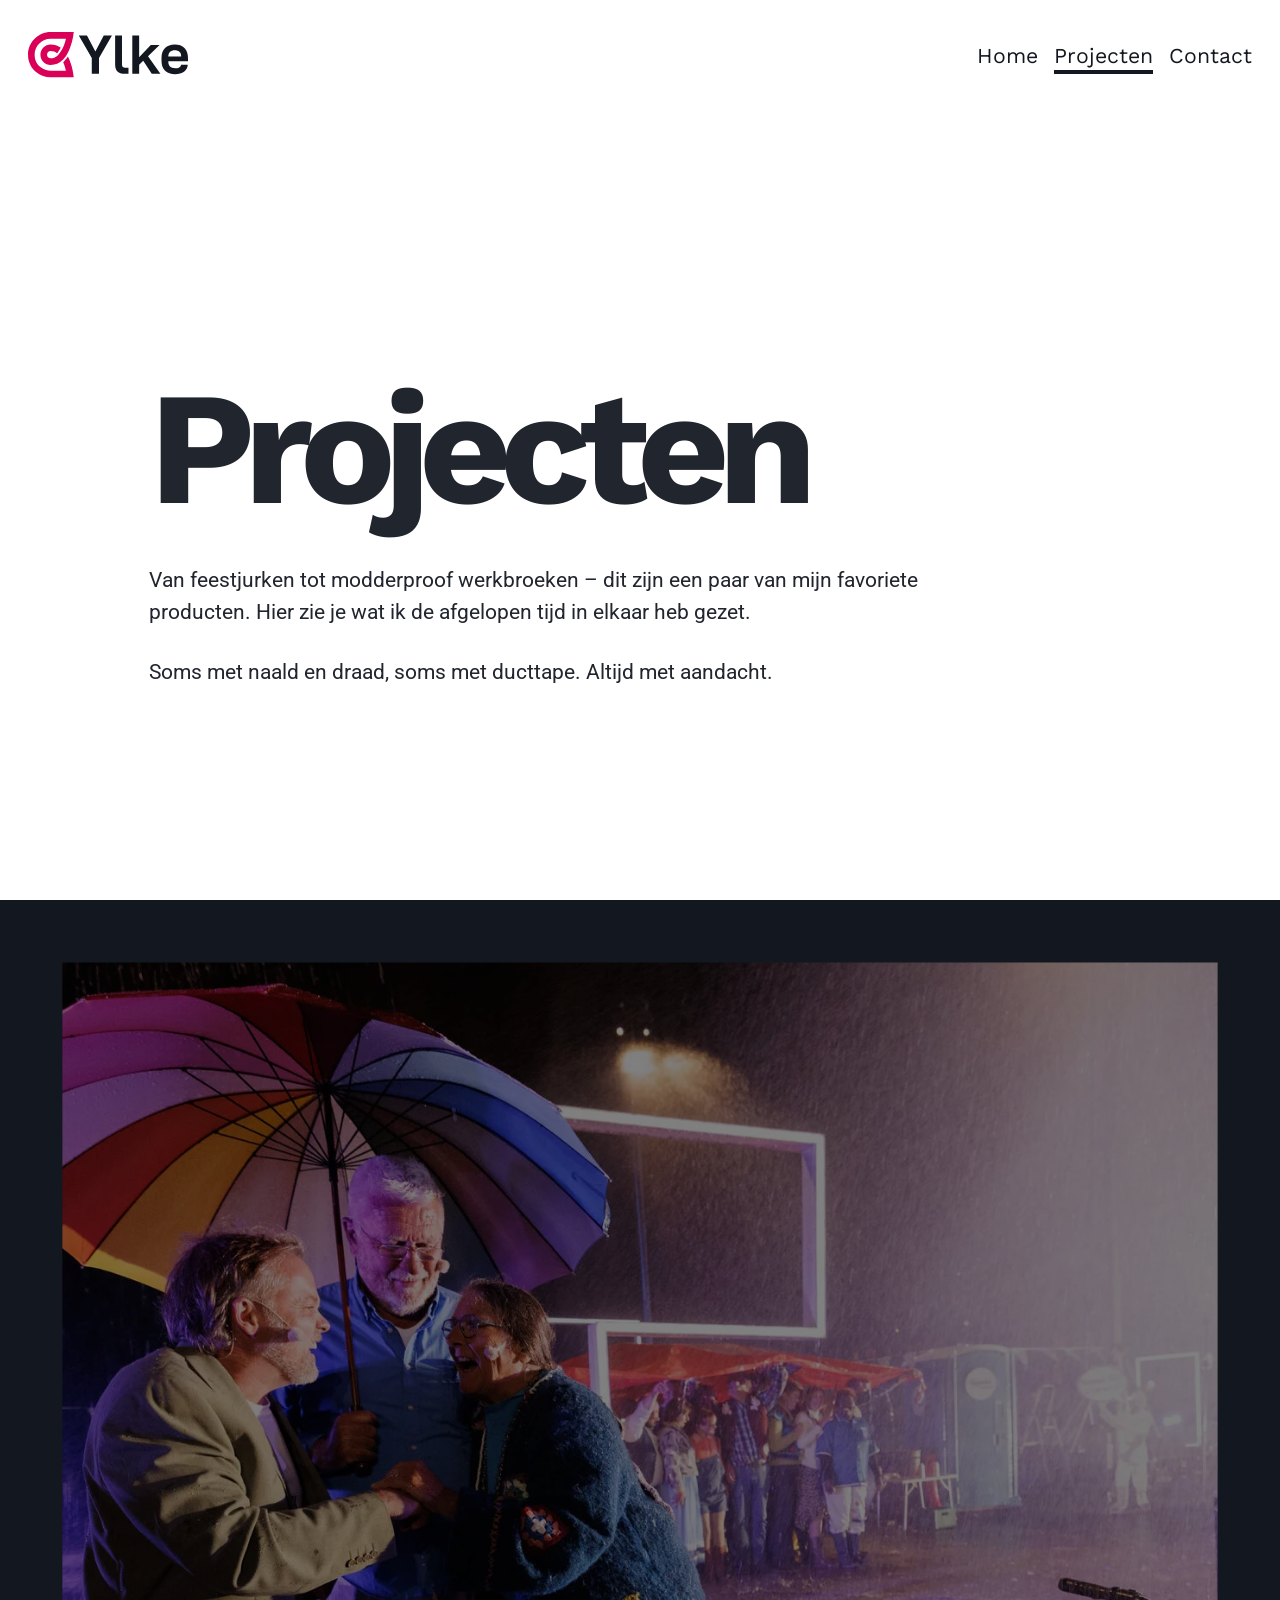
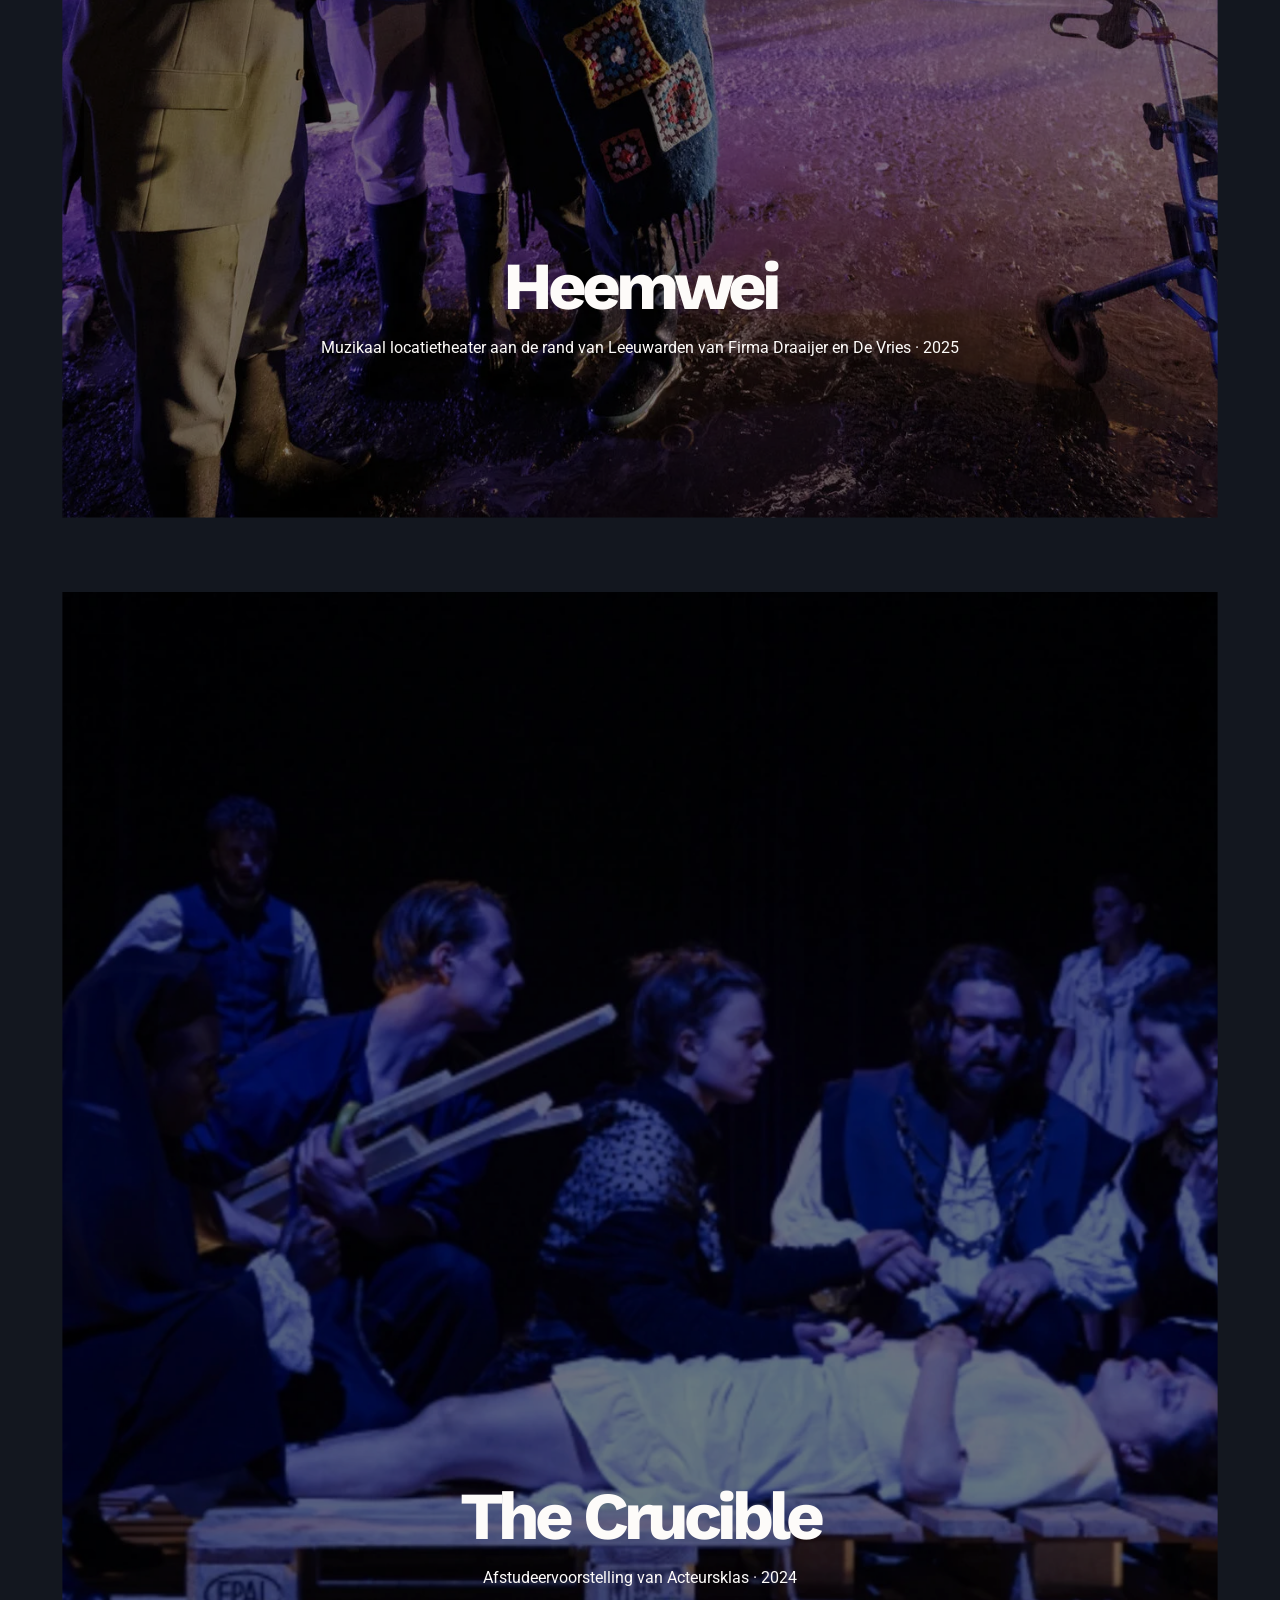
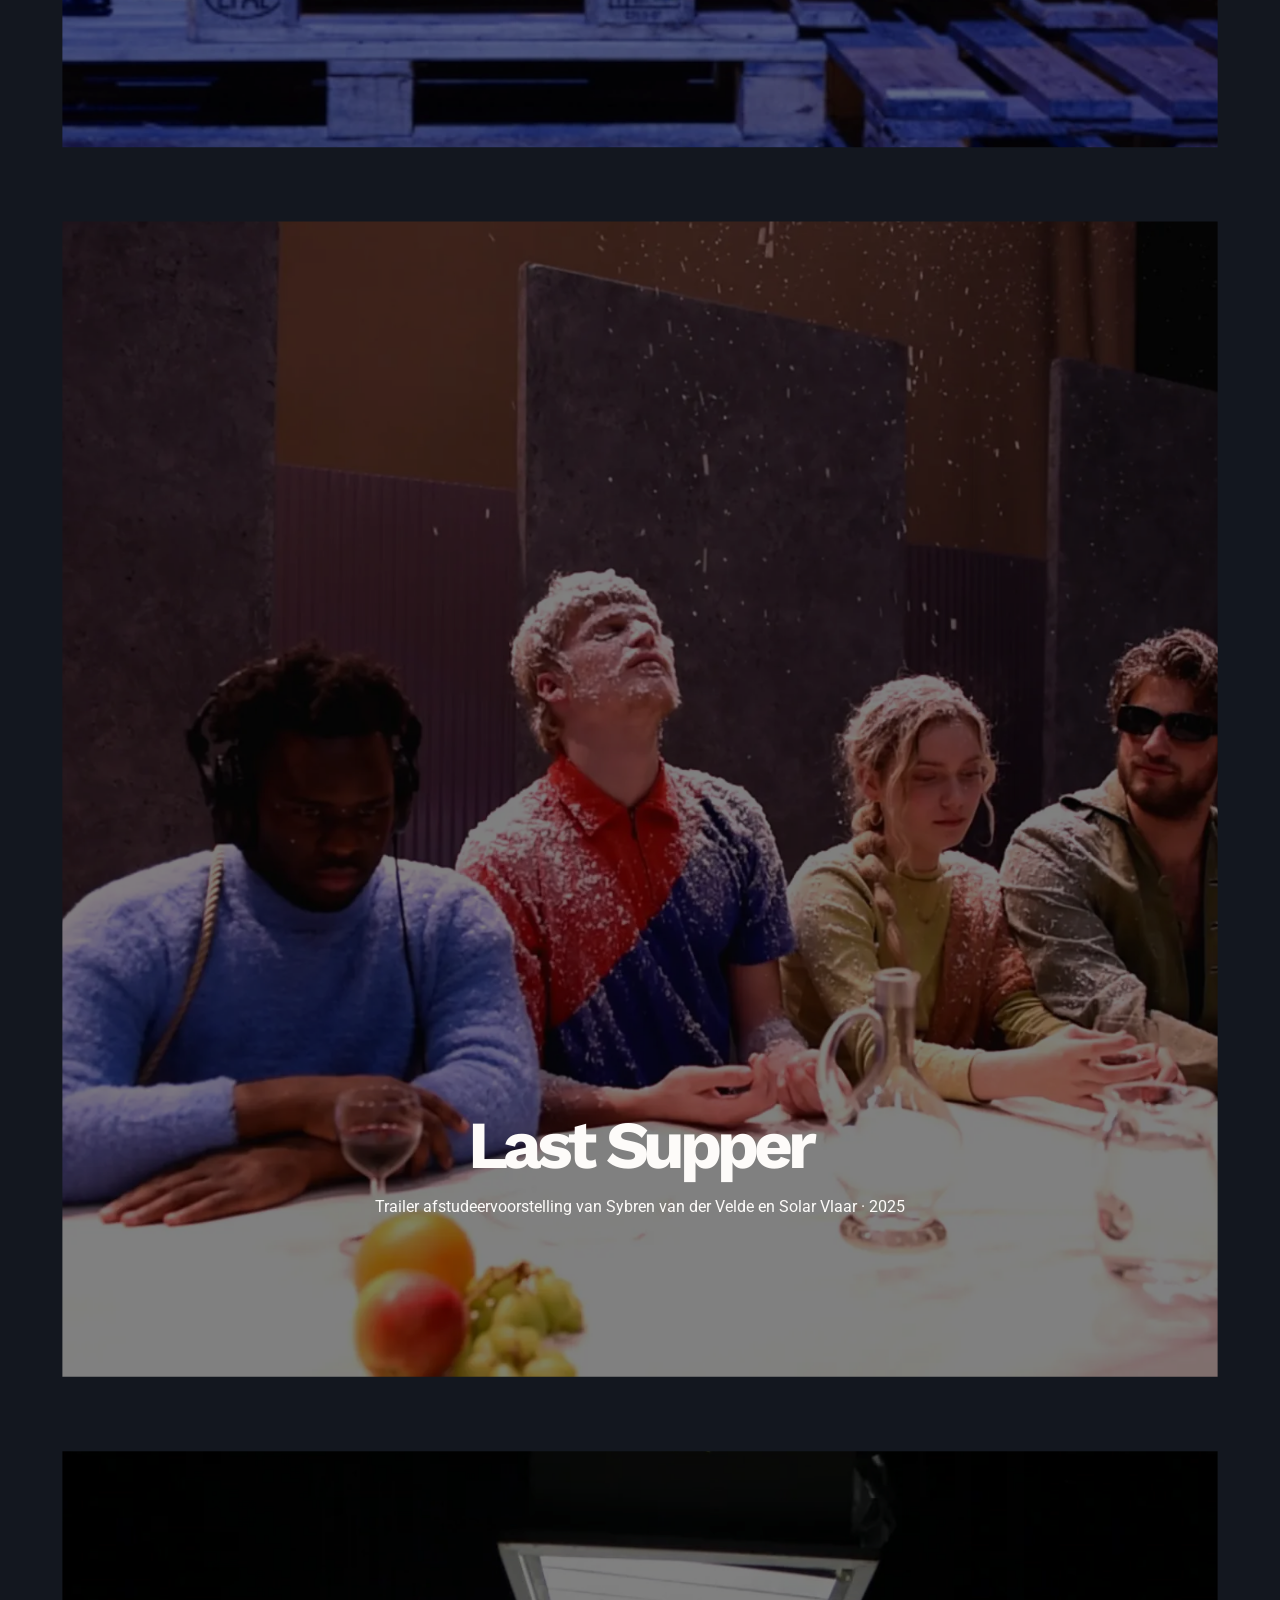
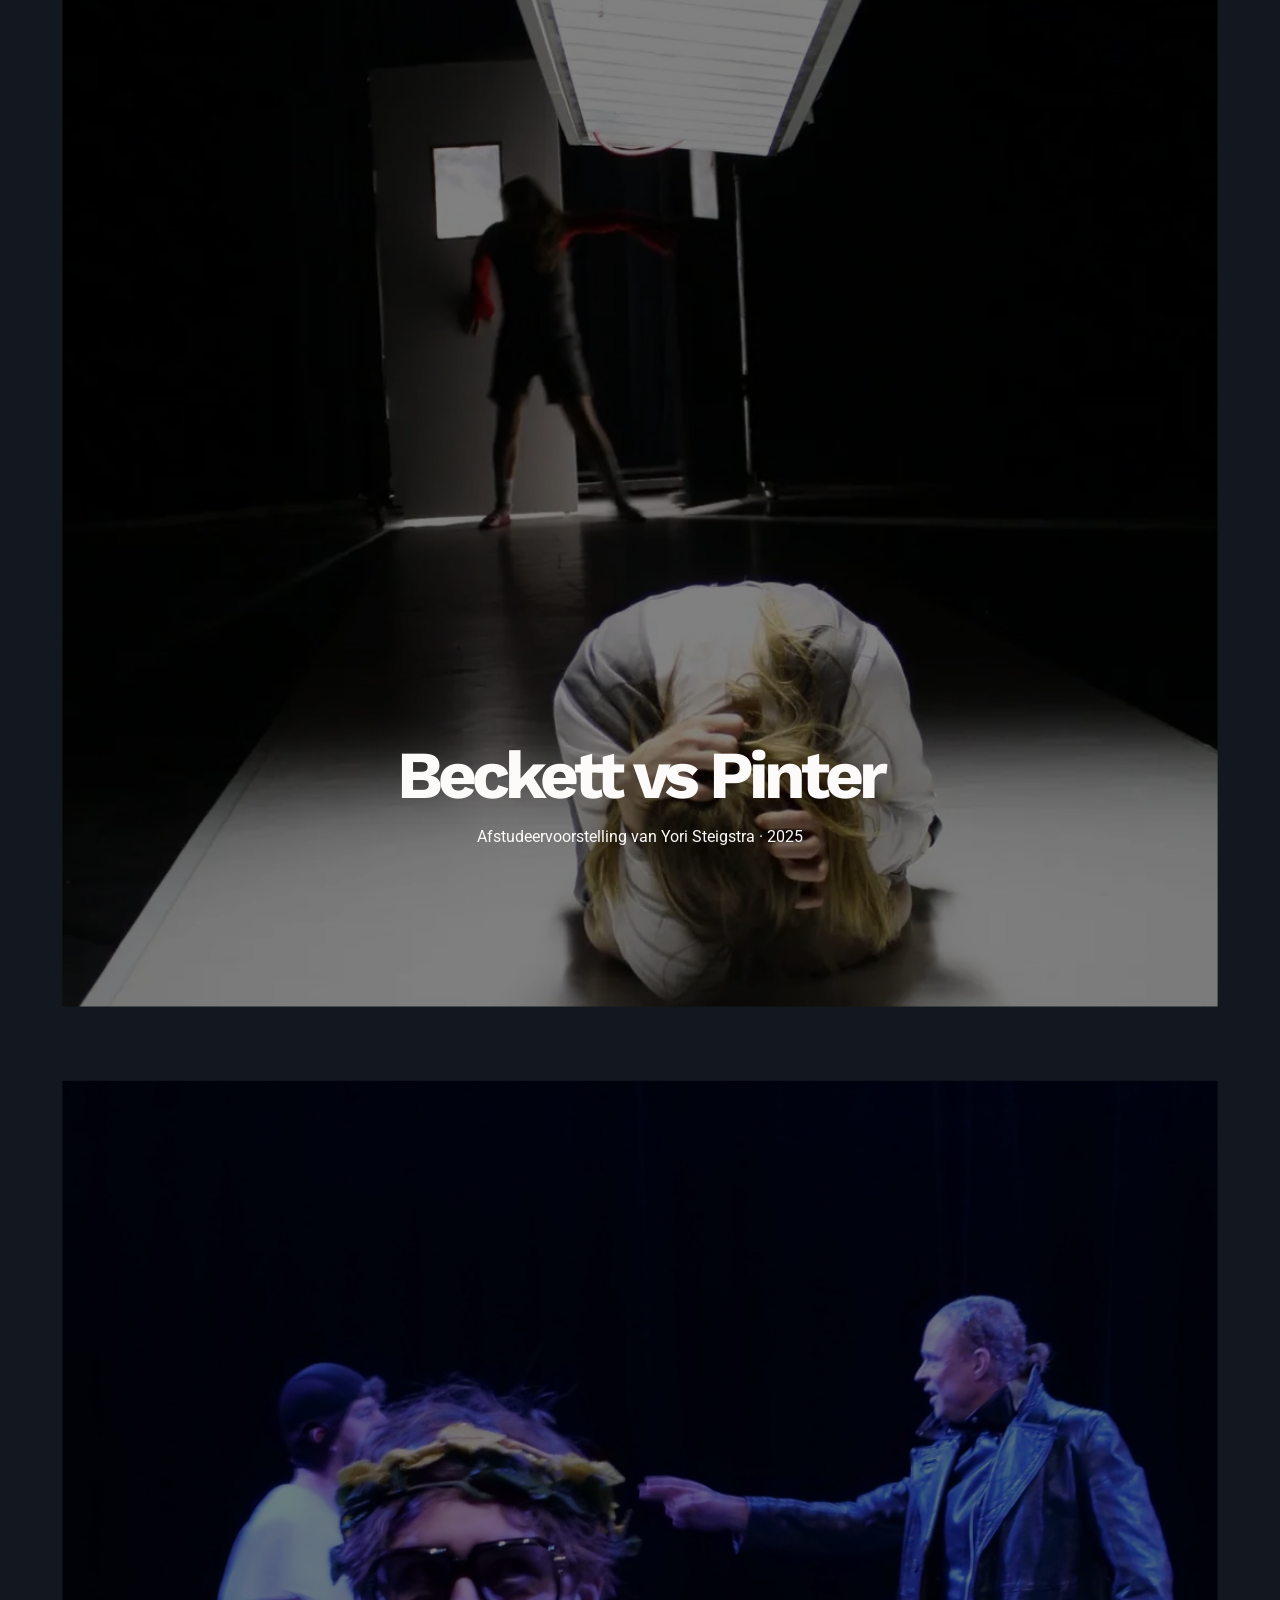
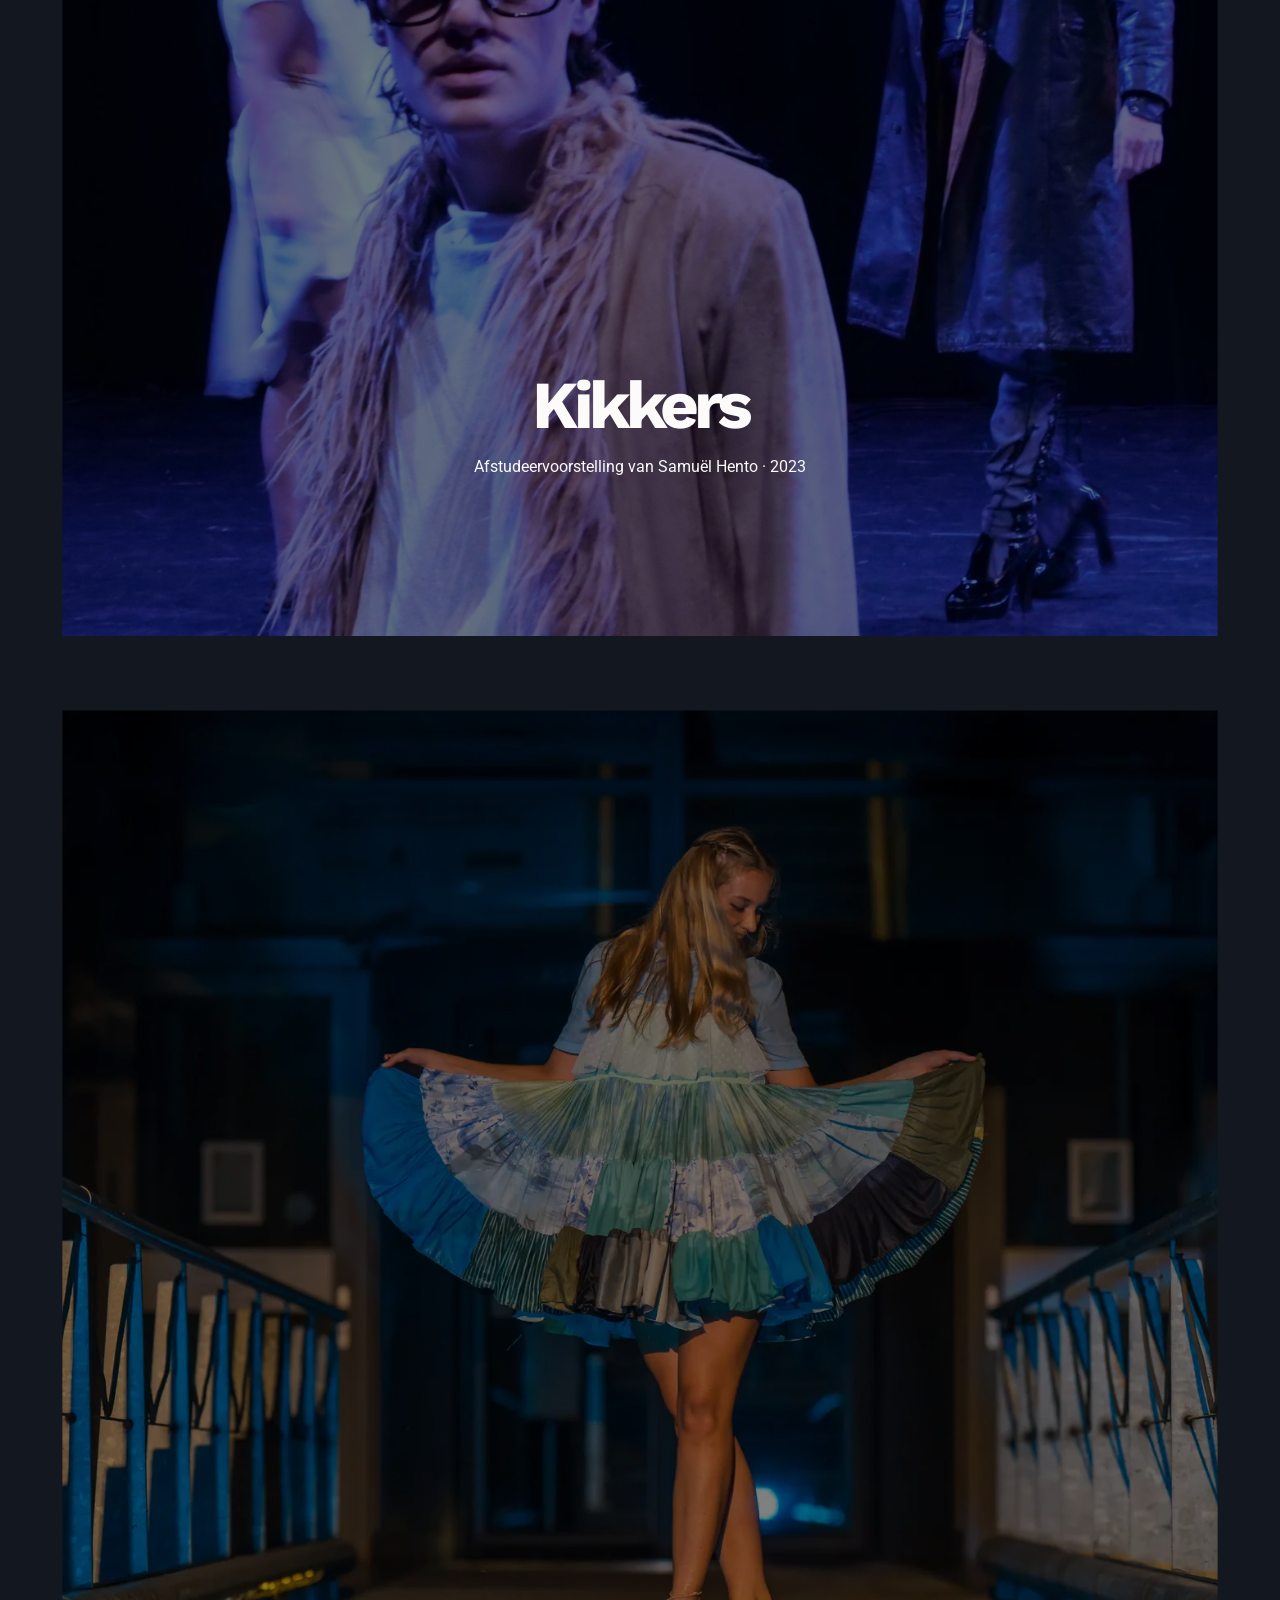
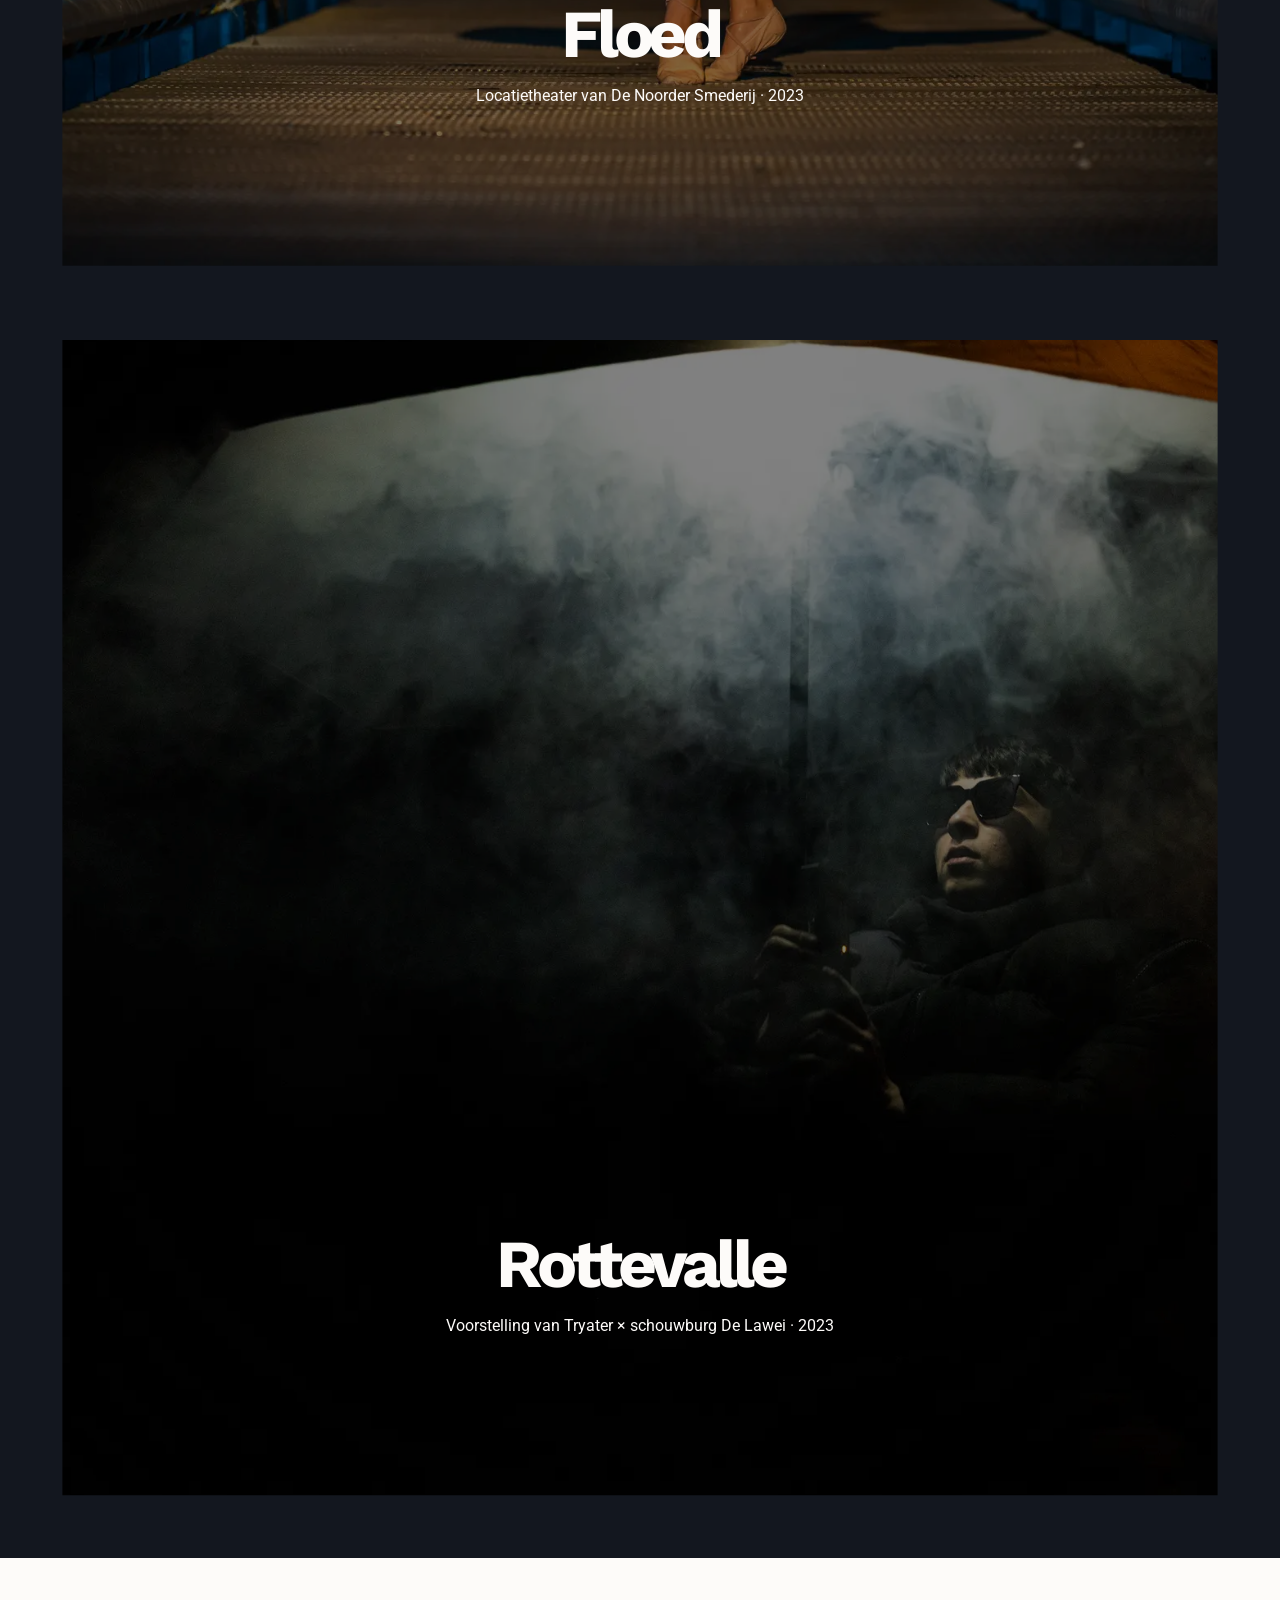
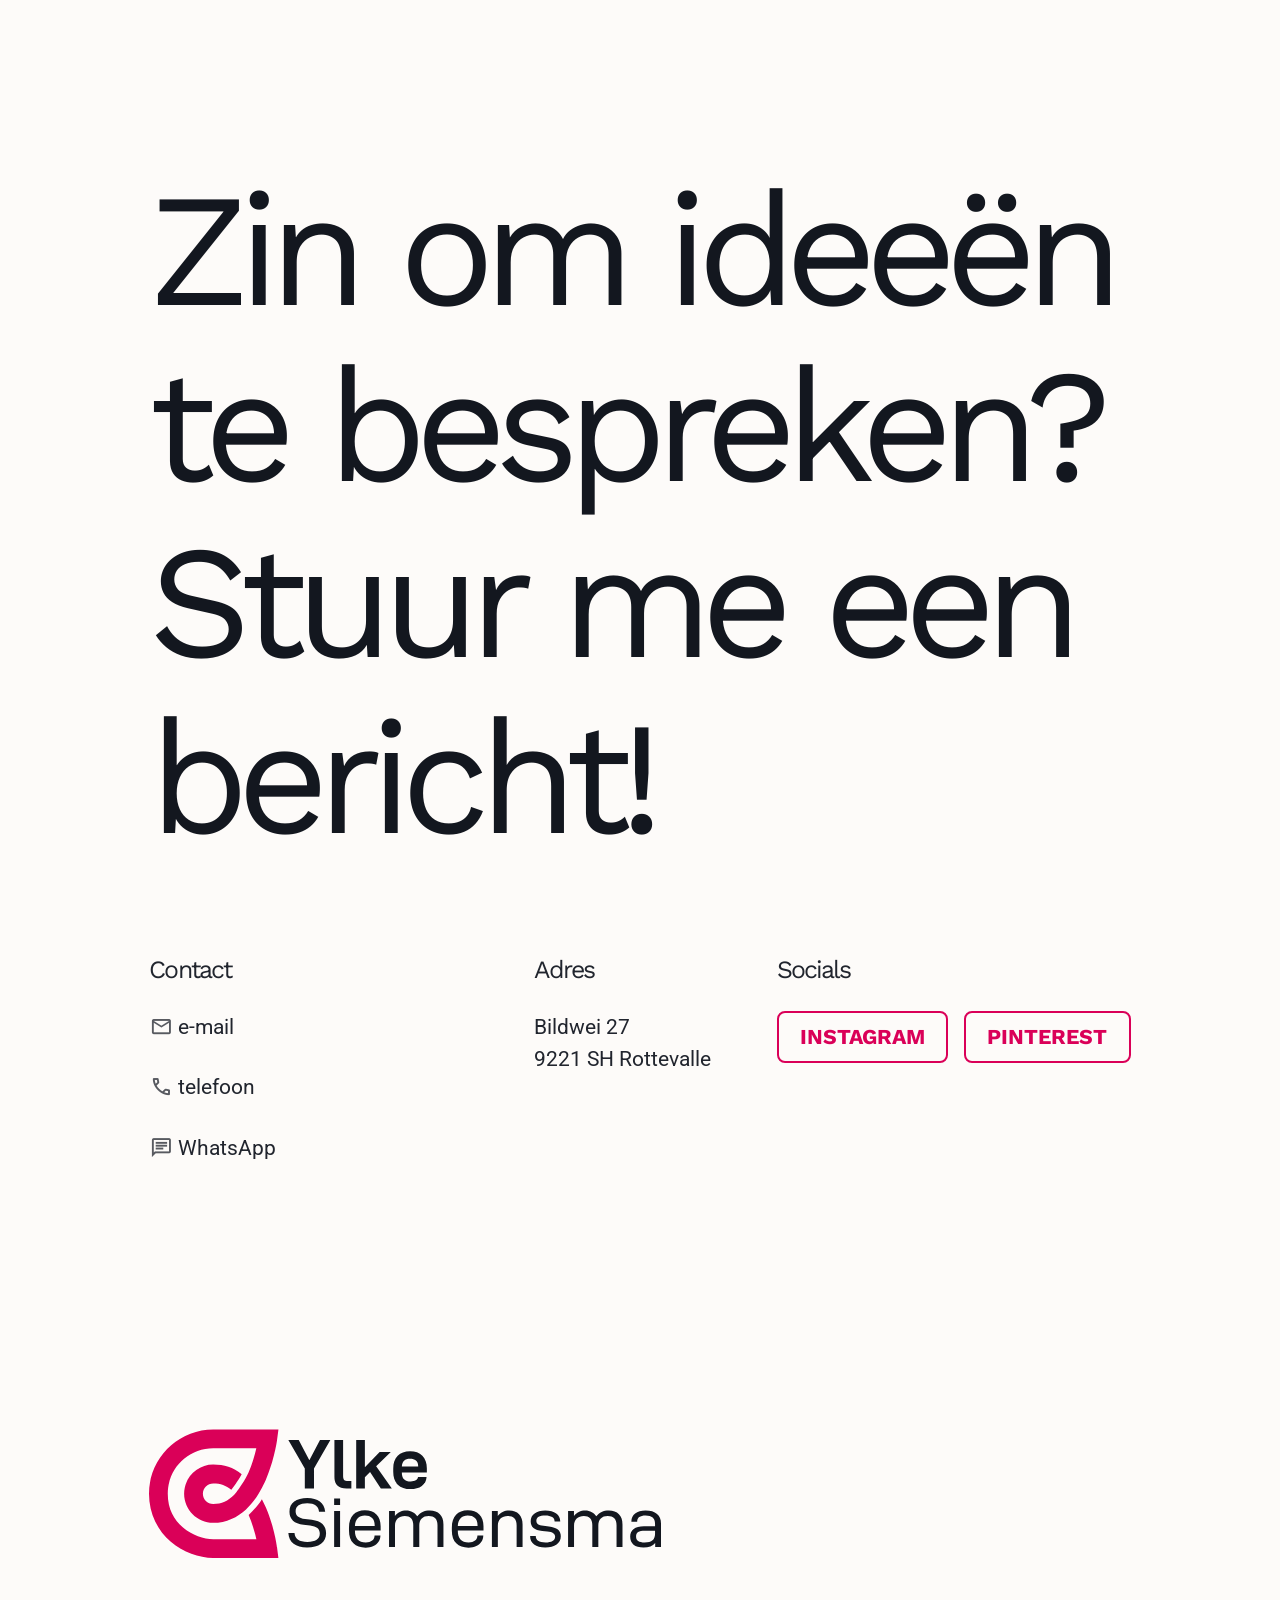
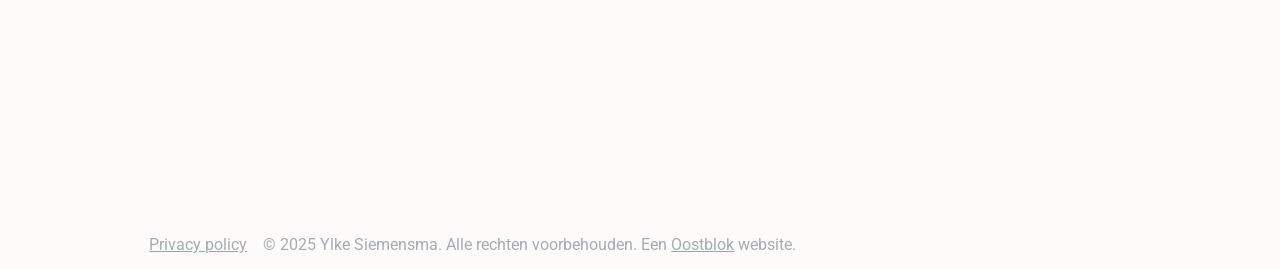
==== commit 287c2531: "color palette fix, button fixes" ====
--- a/werk/index.html
+++ b/werk/index.html
@@ -17,13 +17,12 @@
   <meta name="description" content="Geselecteerde werken" />
   <meta name="twitter:description" content="Geselecteerde werken" />
   <meta property="og:description" content="Geselecteerde werken" />
-  <link rel="icon" href="/images/meta/favicon.svg" type="image/svg+xml" />
-  <link rel="icon" href="http://localhost:8080/images/meta/favicon-local.svg" type="image/svg+xml" />  <link rel="stylesheet" href="/css/style.css" rel="preconnect" />
+  <link rel="icon" href="/images/meta/favicon.svg" type="image/svg+xml" />  <link rel="stylesheet" href="/css/style.css" rel="preconnect" />
   
   <link rel="stylesheet" href="/css/werk-landing.css" fetchpriority="high" />
-  <link rel="stylesheet" media="print" href="/fonts/fonts.css?0b51-9987-ac4e" onload="this.media='all'" />
+  <link rel="stylesheet" media="print" href="/fonts/fonts.css?d1c7-f87c-7e56" onload="this.media='all'" />
   
-  <link rel="stylesheet" rel="preconnect" href="https://fonts.googleapis.com/css2?family=Material+Symbols+Outlined:opsz,wght,FILL,GRAD@20..48,100..700,1,0" />
+  <link rel="stylesheet" rel="preconnect" href="https://fonts.googleapis.com/css2?family=Material+Symbols+Outlined:opsz,wght,FILL,GRAD@20..48,400,1,0" />
   </head>
   <body class="font-base">
     <div class="site-wrap">
@@ -81,7 +80,7 @@
           <h2 class="[ gallery__heading ] [ text-700 md:text-900 color-light-glare ]">
             Heemwei
           </h2>
-          <p class="[ gallery__summary ] [ flow-space-300 ][ color-light-glare ]">
+          <p class="[ gallery__summary ] [ flow-space-300 text-400 ][ color-light-glare ]">
             Muzikaal locatietheater aan de rand van Leeuwarden van Firma Draaijer en De Vries &middot;  2025
           </p>
           <a href="/werk/heemwei/" class="button" data-variant="ghost">Bekijk project</a>
@@ -101,7 +100,7 @@
           <h2 class="[ gallery__heading ] [ text-700 md:text-900 color-light-glare ]">
             The Crucible
           </h2>
-          <p class="[ gallery__summary ] [ flow-space-300 ][ color-light-glare ]">
+          <p class="[ gallery__summary ] [ flow-space-300 text-400 ][ color-light-glare ]">
             Afstudeervoorstelling van Acteursklas &middot;  2024
           </p>
           <a href="/werk/the-crucible/" class="button" data-variant="ghost">Bekijk project</a>
@@ -121,7 +120,7 @@
           <h2 class="[ gallery__heading ] [ text-700 md:text-900 color-light-glare ]">
             Last Supper
           </h2>
-          <p class="[ gallery__summary ] [ flow-space-300 ][ color-light-glare ]">
+          <p class="[ gallery__summary ] [ flow-space-300 text-400 ][ color-light-glare ]">
             Trailer afstudeervoorstelling van Sybren van der Velde en Solar Vlaar &middot;  2025
           </p>
           <a href="/werk/last-supper/" class="button" data-variant="ghost">Bekijk project</a>
@@ -141,7 +140,7 @@
           <h2 class="[ gallery__heading ] [ text-700 md:text-900 color-light-glare ]">
             Beckett vs Pinter
           </h2>
-          <p class="[ gallery__summary ] [ flow-space-300 ][ color-light-glare ]">
+          <p class="[ gallery__summary ] [ flow-space-300 text-400 ][ color-light-glare ]">
             Afstudeervoorstelling van Yori Steigstra &middot;  2025
           </p>
           <a href="/werk/beckett-vs-pinter/" class="button" data-variant="ghost">Bekijk project</a>
@@ -161,7 +160,7 @@
           <h2 class="[ gallery__heading ] [ text-700 md:text-900 color-light-glare ]">
             Kikkers
           </h2>
-          <p class="[ gallery__summary ] [ flow-space-300 ][ color-light-glare ]">
+          <p class="[ gallery__summary ] [ flow-space-300 text-400 ][ color-light-glare ]">
             Afstudeervoorstelling van Samuël Hento &middot;  2023
           </p>
           <a href="/werk/kikkers/" class="button" data-variant="ghost">Bekijk project</a>
@@ -181,7 +180,7 @@
           <h2 class="[ gallery__heading ] [ text-700 md:text-900 color-light-glare ]">
             Floed
           </h2>
-          <p class="[ gallery__summary ] [ flow-space-300 ][ color-light-glare ]">
+          <p class="[ gallery__summary ] [ flow-space-300 text-400 ][ color-light-glare ]">
             Locatietheater van De Noorder Smederij &middot;  2023
           </p>
           <a href="/werk/floed/" class="button" data-variant="ghost">Bekijk project</a>
@@ -201,7 +200,7 @@
           <h2 class="[ gallery__heading ] [ text-700 md:text-900 color-light-glare ]">
             Rottevalle
           </h2>
-          <p class="[ gallery__summary ] [ flow-space-300 ][ color-light-glare ]">
+          <p class="[ gallery__summary ] [ flow-space-300 text-400 ][ color-light-glare ]">
             Voorstelling van Tryater &times; schouwburg De Lawei &middot;  2023
           </p>
           <a href="/werk/rottevalle/" class="button" data-variant="ghost">Bekijk project</a>
@@ -356,6 +355,12 @@
         }, 3000)
       });
 
+      if (document.location.hostname == 'localhost') {
+        let favicon = document.querySelector('[rel="icon"]');
+        favicon.setAttribute('href', favicon.href.replace('.svg','-local.svg'));
+      }
+
+
     </script>
   </body>
 </html>
--- a/css/werk-landing.css
+++ b/css/werk-landing.css
@@ -37,10 +37,17 @@
       animation-timeline: --revealing-image;
       animation-range-start: 25%;
       animation-range-end: cover;
+
       &.button {
         opacity: 0;
-        transition: .25s .25s;
+        transition: color .25s .25s;
         animation: none;
+        background: #fff1;
+        backdrop-filter: blur(8px);
+        color: white;
+        &:hover, :focus {
+          color: var(--color-primary)
+        }
       }
     }
 
